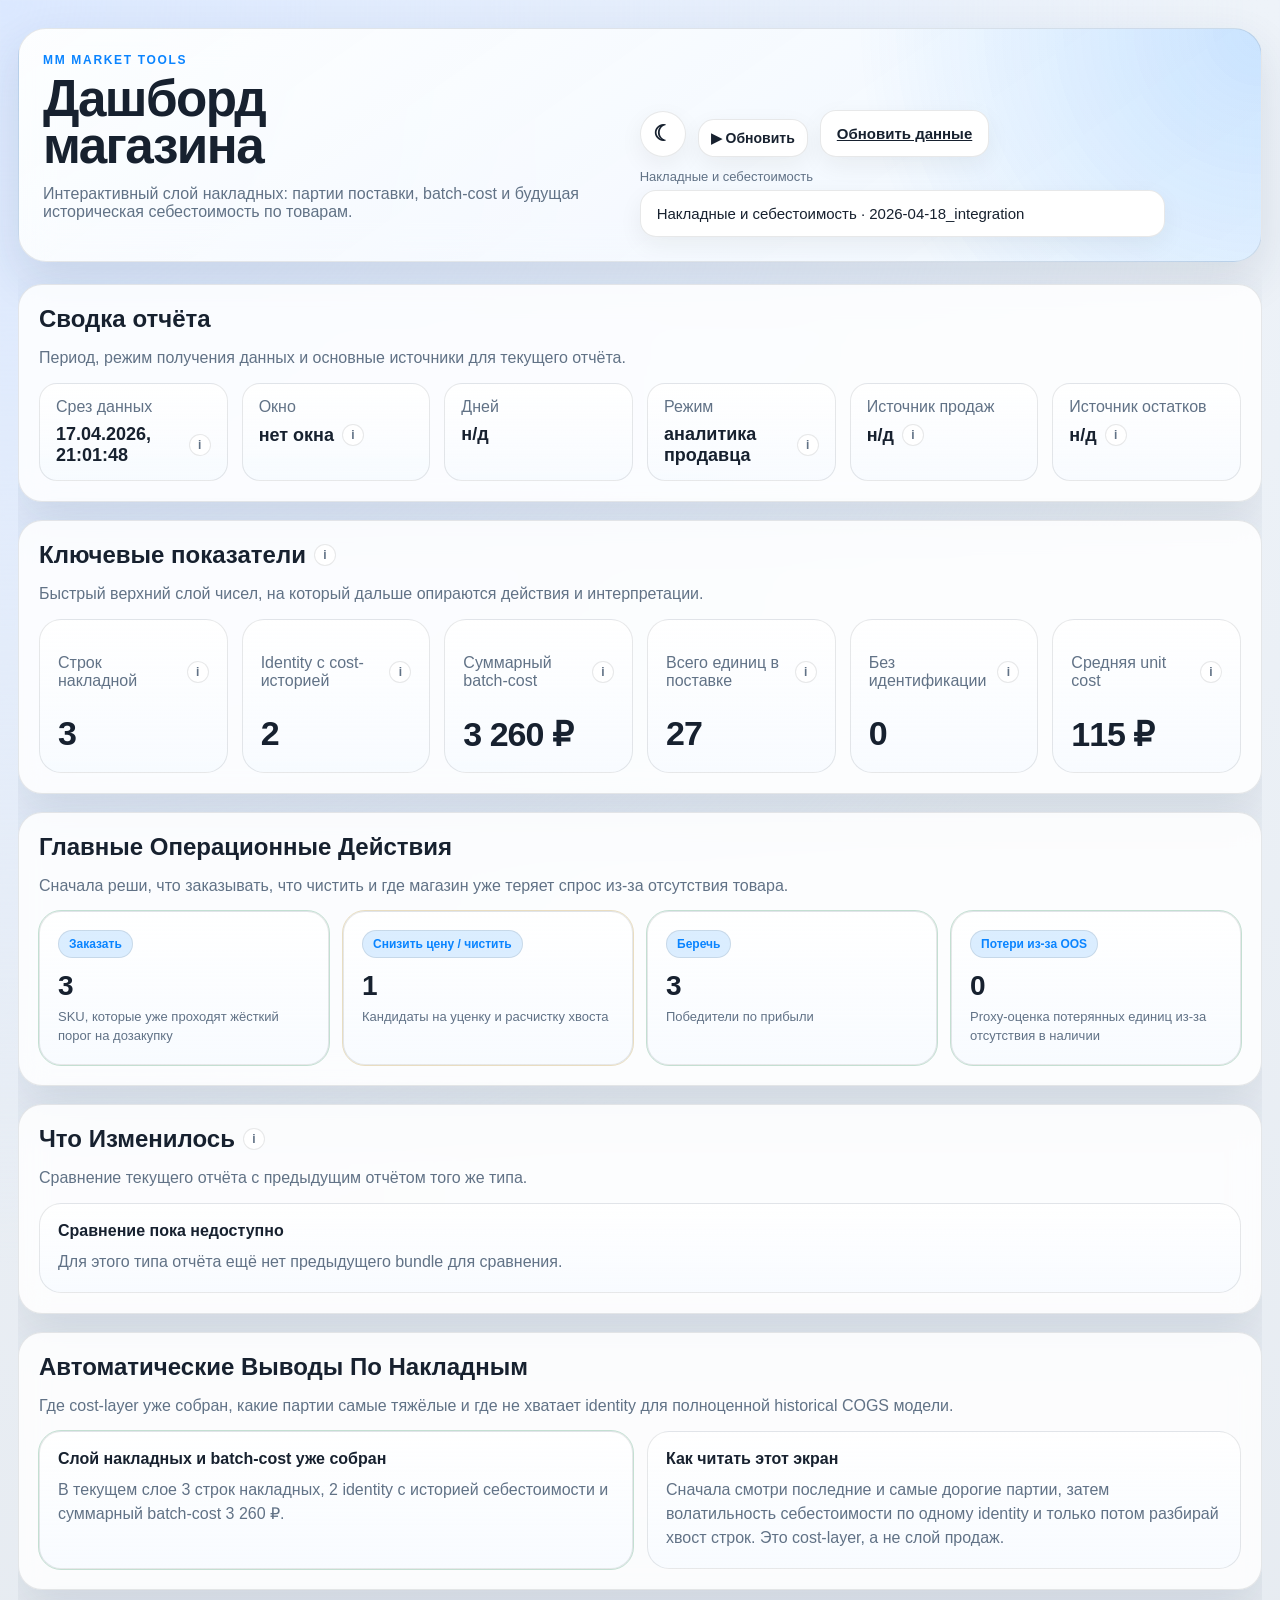
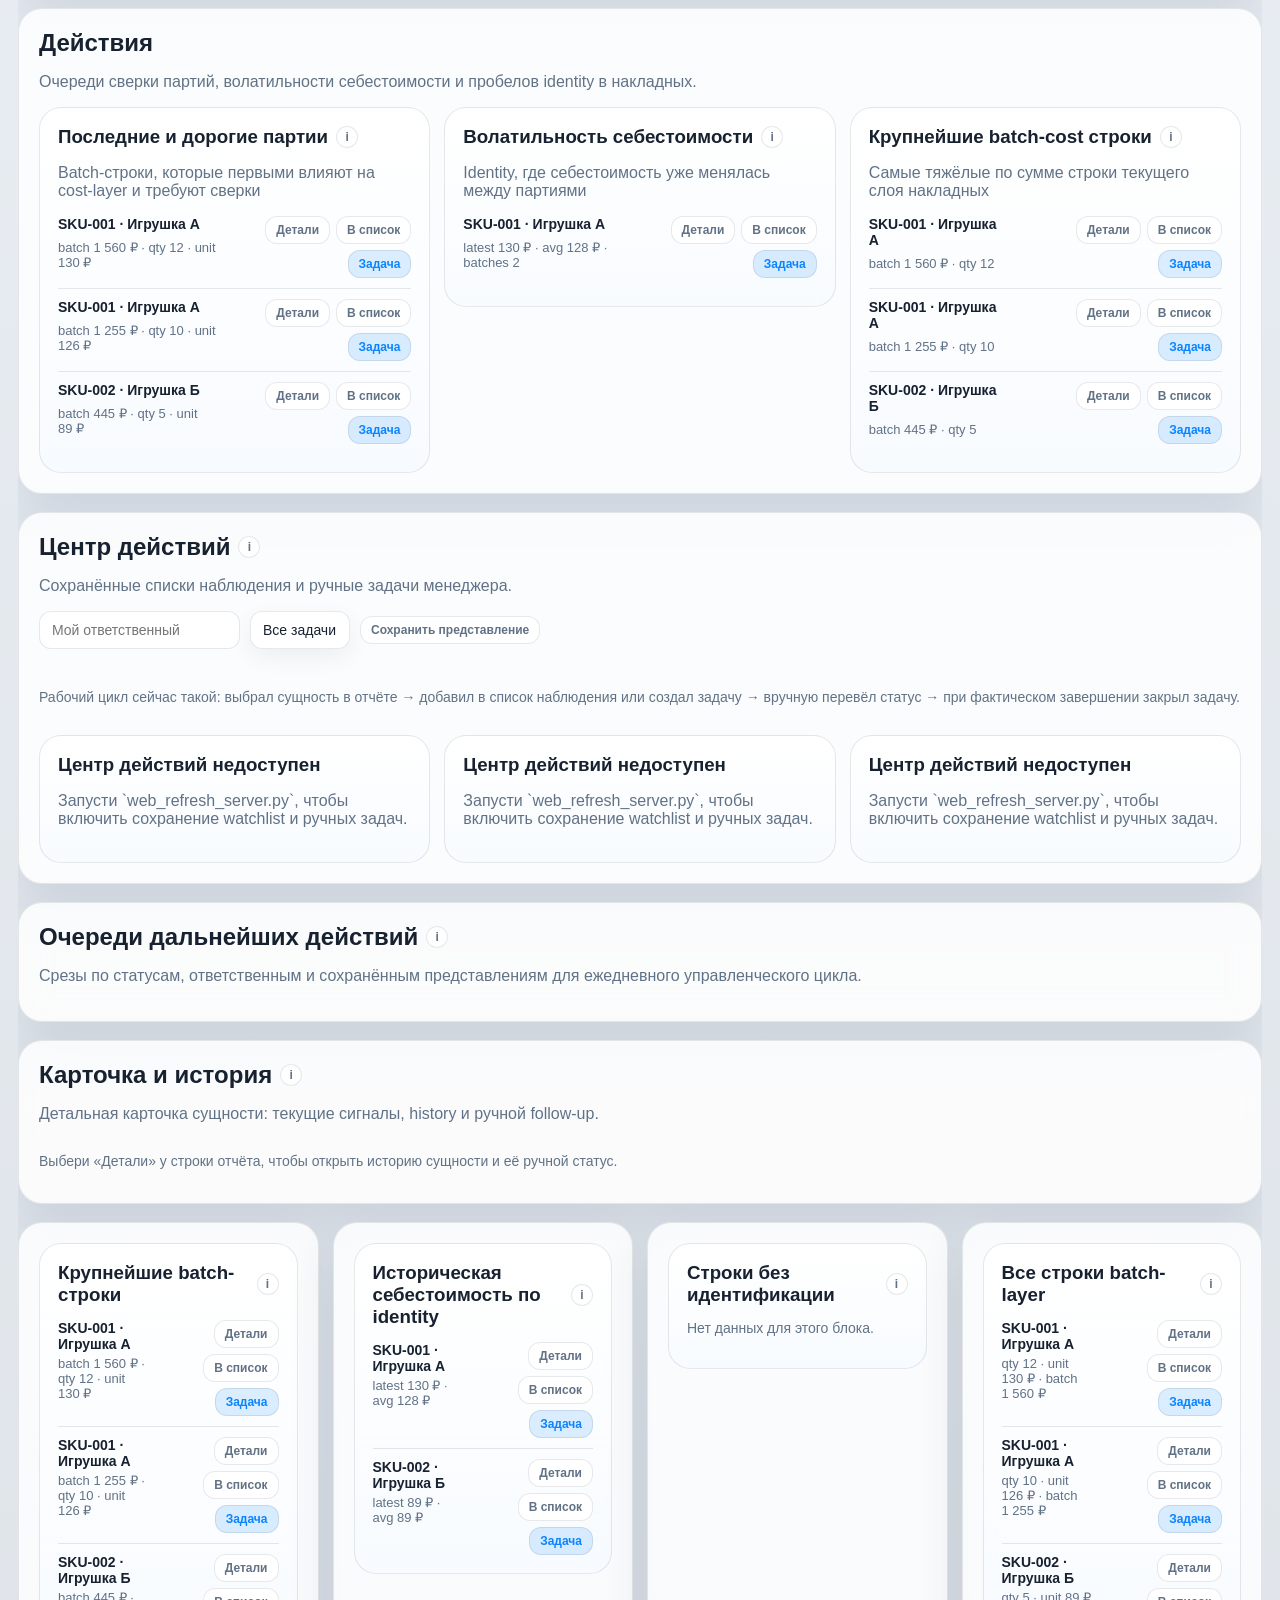
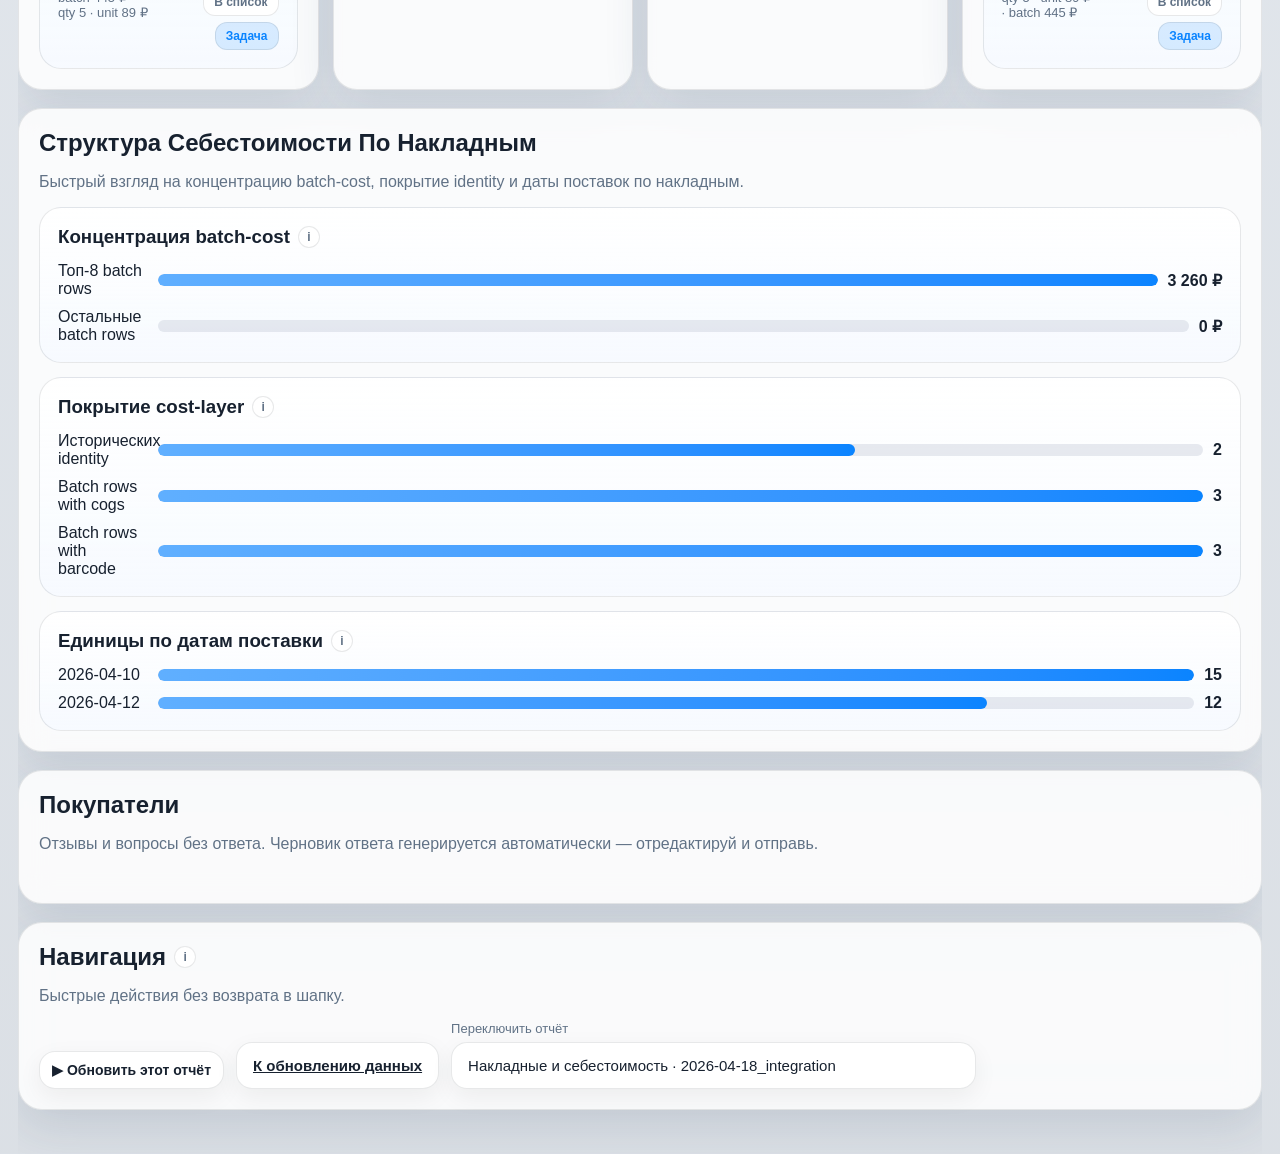
==== ui/index.html @ c4ddffb9 "init: full project — mm-market-tools analytics platform Includes: - Core analytics pipeline (pricing" ====
<!doctype html>
<html lang="ru">
<head>
  <meta charset="utf-8">
  <meta name="viewport" content="width=device-width, initial-scale=1">
  <title>MM Market Tools Dashboard</title>
  <link rel="stylesheet" href="/ui/styles.css">
  <style>
    /* --- Entity-first navigation --- */
    .entity-title-row { display: flex; align-items: baseline; flex-wrap: wrap; gap: 8px; margin-bottom: 4px; }
    .entity-title-row h3 { margin: 0; flex: 1 1 auto; }
    .entity-position-badge { font-size: .75rem; font-variant-numeric: tabular-nums; padding: 2px 7px; border-radius: 10px; background: var(--color-border, #e0e0e0); color: var(--color-text-muted, #888); white-space: nowrap; }
    .entity-cross-badge   { font-size: .75rem; padding: 2px 7px; border-radius: 10px; background: var(--color-accent-soft, rgba(107,138,253,.15)); color: var(--color-accent, #6b8afd); white-space: nowrap; }
    .entity-info-note     { font-size: .8rem; color: var(--color-text-muted, #888); margin: 0 0 8px; }

    /* History sparkline */
    .entity-spark-row   { display: flex; align-items: flex-end; gap: 6px; margin-top: 10px; }
    .entity-spark-label { font-size: .75rem; color: var(--color-text-muted, #888); white-space: nowrap; }
    .entity-spark-value { font-size: .75rem; font-weight: 600; }
    .entity-spark-wrap  { display: flex; align-items: flex-end; gap: 2px; height: 28px; }
    .entity-spark-bar   { width: 6px; border-radius: 2px 2px 0 0; background: var(--color-accent, #6b8afd); opacity: .7; min-height: 3px; transition: opacity .15s; cursor: default; }
    .entity-spark-bar:hover { opacity: 1; }

    /* Keyboard shortcut hint in entity detail */
    .entity-key-hint { font-size: .72rem; color: var(--color-text-muted, #888); margin-top: 6px; }
    kbd { display: inline-block; padding: 1px 4px; border-radius: 3px; border: 1px solid var(--color-border,#ccc); font-size: .7rem; background: var(--color-surface, #f5f5f5); }

    /* --- Buyer reviews --- */
    .buyer-reviews-list { display: flex; flex-direction: column; gap: 16px; }
    .review-card { background: var(--color-surface, #fff); border: 1px solid var(--color-border, #e0e0e0); border-radius: 8px; padding: 16px; }
    .review-card[data-kind="question"] { border-left: 3px solid var(--color-accent, #6b8afd); }
    .review-card[data-kind="review"]   { border-left: 3px solid var(--color-warn, #f0a500); }
    .review-card[data-kind="review"][data-rating="5"],
    .review-card[data-kind="review"][data-rating="4"] { border-left-color: var(--color-good, #4caf50); }
    .review-card[data-kind="review"][data-rating="1"],
    .review-card[data-kind="review"][data-rating="2"] { border-left-color: var(--color-bad, #e53935); }
    .review-header { display: flex; align-items: baseline; gap: 10px; flex-wrap: wrap; margin-bottom: 6px; }
    .review-header h3 { margin: 0; font-size: .95rem; flex: 1 1 auto; }
    .review-stars { font-size: .85rem; letter-spacing: .1em; }
    .review-meta  { font-size: .75rem; color: var(--color-text-muted, #888); }
    .review-text  { margin: 8px 0 12px; line-height: 1.5; }
    .reply-editor { width: 100%; box-sizing: border-box; min-height: 80px; padding: 8px 10px; border: 1px solid var(--color-border, #e0e0e0); border-radius: 6px; font-size: .9rem; font-family: inherit; resize: vertical; background: var(--color-bg, #fafafa); color: var(--color-text, #111); }
    .reply-actions { display: flex; gap: 8px; flex-wrap: wrap; margin-top: 8px; align-items: center; }
    .reply-strategy { font-size: .72rem; color: var(--color-text-muted, #888); }
    .reply-sent-badge { font-size: .8rem; color: var(--color-good, #4caf50); font-weight: 600; }
  </style>
</head>
<body>
  <div class="page">
    <header class="hero">
      <div>
        <p class="eyebrow">MM Market Tools</p>
        <h1>Дашборд магазина</h1>
        <p class="subtitle" id="hero-subtitle">Интерактивный просмотр операционных и исторических отчётов из слоя аналитических данных.</p>
      </div>
      <div class="hero-actions">
        <button class="theme-toggle icon-toggle" id="theme-toggle" type="button" aria-label="Переключить тему">
          <span id="theme-toggle-label">◐</span>
        </button>
        <a class="theme-toggle compact-button" id="refresh-link-report-top" href="/refresh.html" style="display:none" title="Открыть refresh runner для этого отчёта">▶ Обновить</a>
        <a class="theme-toggle" id="refresh-link-top" href="/refresh.html">Обновить данные</a>
        <label class="field">
          <span id="report-select-label">Отчёт</span>
          <select id="report-select"></select>
        </label>
      </div>
    </header>

    <main class="layout">
      <section class="panel meta-panel">
        <div class="panel-header">
          <h2>Сводка отчёта</h2>
          <p>Период, режим получения данных и основные источники для текущего отчёта.</p>
        </div>
        <div class="meta-grid" id="meta-grid"></div>
      </section>

      <section class="panel" id="kpi-panel">
        <div class="panel-header">
          <h2>Ключевые показатели</h2>
          <p>Быстрый верхний слой чисел, на который дальше опираются действия и интерпретации.</p>
        </div>
        <div class="kpi-grid" id="kpi-grid"></div>
      </section>

      <section class="panel" id="priority-panel">
        <div class="panel-header">
          <h2 id="priority-title">Приоритеты Сейчас</h2>
          <p id="priority-subtitle">Главные управленческие действия по текущему отчёту.</p>
        </div>
        <div class="compare-grid" id="priority-grid"></div>
      </section>

      <section class="panel" id="change-panel">
        <div class="panel-header">
          <h2>Что Изменилось</h2>
          <p>Сравнение текущего отчёта с предыдущим отчётом того же типа.</p>
        </div>
        <div class="insights-grid" id="change-grid"></div>
      </section>

      <section class="panel" id="insights-panel">
        <div class="panel-header">
          <h2 id="insights-title">Выводы</h2>
          <p id="insights-subtitle">Автоматические интерпретации по текущему отчёту.</p>
        </div>
        <div class="insights-grid" id="insights-grid"></div>
      </section>

      <section class="panel" id="compare-panel" hidden>
        <div class="panel-header">
          <h2>Сравнение Периодов</h2>
          <p>Год к году, с начала года и сдвиг к базе по long-range данным CubeJS.</p>
        </div>
        <div class="compare-grid" id="compare-grid"></div>
      </section>

      <section class="panel" id="actions-panel">
        <div class="panel-header">
          <h2 id="actions-title">Действия</h2>
          <p id="actions-subtitle">Приоритетные списки для weekly цикла.</p>
        </div>
        <div class="action-grid">
          <div id="action-reorder"></div>
          <div id="action-markdown"></div>
          <div id="action-protect"></div>
        </div>
      </section>

      <section class="panel" id="action-center-panel">
        <div class="panel-header">
          <h2>Центр действий</h2>
          <p>Сохранённые списки наблюдения и ручные задачи менеджера.</p>
        </div>
        <div class="action-center-toolbar" id="action-center-toolbar"></div>
        <div class="action-grid">
          <div id="watchlist-panel"></div>
          <div id="manual-actions-panel"></div>
          <div id="action-center-status-panel"></div>
        </div>
      </section>

      <section class="panel" id="manager-queues-panel">
        <div class="panel-header">
          <h2>Очереди дальнейших действий</h2>
          <p>Срезы по статусам, ответственным и сохранённым представлениям для ежедневного управленческого цикла.</p>
        </div>
        <div class="action-grid">
          <div id="queue-status-panel"></div>
          <div id="queue-owner-panel"></div>
          <div id="queue-view-panel"></div>
        </div>
      </section>

      <section class="panel" id="entity-detail-panel">
        <div class="panel-header">
          <h2>Карточка и история</h2>
          <p>Детальная карточка сущности: текущие сигналы, history и ручной follow-up.</p>
        </div>
        <div id="entity-detail-root" class="entity-detail-root"></div>
      </section>

      <section class="table-grid" id="tables-panel">
        <div class="panel" id="table-winners"></div>
        <div class="panel" id="table-profit"></div>
        <div class="panel" id="table-risk"></div>
        <div class="panel" id="table-stale"></div>
      </section>

      <section class="table-grid" id="family-panel">
        <div class="panel" id="family-winners"></div>
        <div class="panel" id="family-reorder"></div>
        <div class="panel" id="family-variants"></div>
      </section>

      <section class="panel" id="charts-panel">
        <div class="panel-header">
          <h2 id="charts-title">Распределения</h2>
          <p id="charts-subtitle">Быстрый взгляд на структуру текущего окна.</p>
        </div>
        <div class="chart-grid" id="chart-grid"></div>
      </section>

      <section class="panel" id="trend-panel" hidden>
        <div class="panel-header">
          <h2>История По Месяцам</h2>
          <p>Временной ряд для долгого анализа и сравнения периодов.</p>
        </div>
        <div id="trend-grid" class="trend-grid"></div>
      </section>

      <section class="panel" id="buyer-reviews-panel">
        <div class="panel-header">
          <h2 id="buyer-reviews-title">Покупатели</h2>
          <p>Отзывы и вопросы без ответа. Черновик ответа генерируется автоматически — отредактируй и отправь.</p>
        </div>
        <div class="action-center-toolbar" id="buyer-reviews-toolbar"></div>
        <div id="buyer-reviews-list" class="buyer-reviews-list"></div>
      </section>

      <section class="panel utility-panel">
        <div class="panel-header">
          <h2>Навигация</h2>
          <p>Быстрые действия без возврата в шапку.</p>
        </div>
        <div class="hero-actions utility-actions">
          <a class="theme-toggle compact-button" id="refresh-link-report" href="/refresh.html" style="display:none">▶ Обновить этот отчёт</a>
          <a class="theme-toggle" id="refresh-link-bottom" href="/refresh.html">К обновлению данных</a>
          <label class="field utility-field">
            <span>Переключить отчёт</span>
            <select id="report-select-bottom"></select>
          </label>
        </div>
      </section>
    </main>
  </div>
  <button class="theme-toggle floating-top-button" id="scroll-top-button" type="button" aria-label="Наверх">↑</button>
  <script type="module" src="/ui/app.js"></script>
</body>
</html>
---- ui/styles.css ----
:root {
  color-scheme: light;
  --bg: #eef3f9;
  --bg-accent: #dbe8ff;
  --surface: rgba(255, 255, 255, 0.84);
  --surface-strong: #ffffff;
  --surface-muted: rgba(245, 249, 255, 0.92);
  --ink: #17212f;
  --muted: #617286;
  --line: rgba(23, 33, 47, 0.1);
  --accent: #0a84ff;
  --accent-soft: rgba(10, 132, 255, 0.14);
  --good: #14804a;
  --warn: #ad7a00;
  --bad: #c43d3d;
  --shadow: 0 18px 46px rgba(31, 55, 88, 0.12);
  --hero-bg:
    radial-gradient(circle at top right, rgba(10, 132, 255, 0.18), transparent 32%),
    linear-gradient(145deg, rgba(255, 255, 255, 0.92), rgba(240, 247, 255, 0.88));
  --card-bg: linear-gradient(180deg, rgba(255, 255, 255, 0.92), rgba(246, 250, 255, 0.78));
  --font-ui: "Segoe UI", "Noto Sans", sans-serif;
}

body[data-theme="dark"] {
  color-scheme: dark;
  --bg: #0b1220;
  --bg-accent: #13233d;
  --surface: rgba(18, 28, 45, 0.82);
  --surface-strong: rgba(19, 31, 51, 0.98);
  --surface-muted: rgba(22, 35, 57, 0.96);
  --ink: #edf3ff;
  --muted: #9db1cc;
  --line: rgba(216, 230, 255, 0.09);
  --accent: #4aa3ff;
  --accent-soft: rgba(74, 163, 255, 0.18);
  --good: #4ecb83;
  --warn: #ffbf47;
  --bad: #ff6d6d;
  --shadow: 0 18px 46px rgba(0, 0, 0, 0.35);
  --hero-bg:
    radial-gradient(circle at top right, rgba(74, 163, 255, 0.2), transparent 34%),
    linear-gradient(145deg, rgba(18, 28, 45, 0.95), rgba(14, 20, 33, 0.95));
  --card-bg: linear-gradient(180deg, rgba(23, 36, 58, 0.95), rgba(18, 28, 45, 0.9));
}

* {
  box-sizing: border-box;
}

html {
  background: var(--bg);
  overflow-x: hidden;
}

body {
  margin: 0;
  font-family: var(--font-ui);
  color: var(--ink);
  background:
    radial-gradient(circle at top left, var(--bg-accent), transparent 28%),
    linear-gradient(180deg, var(--bg) 0%, color-mix(in srgb, var(--bg) 92%, black 8%) 100%);
  transition: background 180ms ease, color 180ms ease;
  overflow-x: hidden;
}

.page {
  max-width: 1440px;
  margin: 0 auto;
  padding: 28px 18px 44px;
}

.hero {
  display: flex;
  justify-content: space-between;
  gap: 24px;
  align-items: end;
  padding: 24px;
  border: 1px solid var(--line);
  border-radius: 28px;
  background: var(--hero-bg);
  box-shadow: var(--shadow);
  backdrop-filter: blur(16px);
}

.eyebrow {
  margin: 0 0 8px;
  color: var(--accent);
  text-transform: uppercase;
  letter-spacing: 0.14em;
  font-size: 12px;
  font-weight: 700;
}

h1, h2, h3 {
  margin: 0;
  font-weight: 700;
}

.panel-header h2,
.job-card-header h3 {
  display: inline-flex;
  align-items: center;
  gap: 8px;
  min-width: 0;
}

h1 {
  font-size: clamp(34px, 4vw, 54px);
  line-height: 0.92;
  max-width: 10ch;
  letter-spacing: -0.03em;
}

.subtitle, .panel-header p, .meta-item span, .kpi-card p, .list-card p, .empty-state {
  color: var(--muted);
}

.label-row,
.heading-with-info {
  display: flex;
  align-items: center;
  gap: 8px;
}

.value-row {
  display: flex;
  align-items: center;
  gap: 8px;
  margin-top: 8px;
}

.label-row {
  justify-content: space-between;
}

.heading-with-info {
  justify-content: flex-start;
}

.info-wrap {
  position: relative;
  display: inline-flex;
  align-items: center;
  flex: 0 0 auto;
}

.info-icon {
  width: 22px;
  height: 22px;
  min-width: 22px;
  border-radius: 999px;
  border: 1px solid var(--line);
  background: var(--surface-strong);
  color: var(--muted);
  font: inherit;
  font-size: 12px;
  font-weight: 700;
  cursor: pointer;
}

.info-overlay {
  position: absolute;
  z-index: 10000;
  width: min(360px, calc(100vw - 24px));
}

.info-overlay-body {
  padding: 10px 12px;
  border-radius: 14px;
  border: 1px solid var(--line);
  background: var(--surface-strong);
  color: var(--ink);
  box-shadow: var(--shadow);
  max-height: min(40vh, 320px);
  overflow: auto;
}

.info-overlay-text {
  font-size: 12px;
  line-height: 1.45;
  white-space: pre-wrap;
}

.empty-state {
  font-size: 14px;
}

.hero-actions {
  display: flex;
  gap: 12px;
  align-items: end;
  flex-wrap: wrap;
}

.floating-top-button {
  position: fixed;
  right: 22px;
  bottom: 22px;
  width: 48px;
  height: 48px;
  min-width: 0;
  padding: 0;
  border-radius: 999px;
  display: inline-flex;
  align-items: center;
  justify-content: center;
  z-index: 3500;
  opacity: 0;
  pointer-events: none;
  transform: translateY(12px);
  transition: opacity 140ms ease, transform 140ms ease;
}

.floating-top-button.visible {
  opacity: 1;
  pointer-events: auto;
  transform: translateY(0);
}

.utility-panel {
  position: relative;
}

.utility-actions {
  align-items: end;
}

.utility-field {
  min-width: 320px;
}

.field {
  display: grid;
  gap: 6px;
  min-width: 300px;
}

.field span {
  font-size: 13px;
  color: var(--muted);
}

select,
.theme-toggle {
  appearance: none;
  border: 1px solid var(--line);
  border-radius: 16px;
  padding: 14px 16px;
  font-size: 15px;
  background: var(--surface-strong);
  color: var(--ink);
  box-shadow: 0 8px 24px rgba(0, 0, 0, 0.06);
}

.theme-toggle {
  cursor: pointer;
  min-width: 140px;
  font-weight: 600;
}

.icon-toggle {
  min-width: 46px;
  width: 46px;
  height: 46px;
  padding: 0;
  display: inline-flex;
  align-items: center;
  justify-content: center;
  font-size: 22px;
  overflow: hidden;
  flex: 0 0 46px;
  border-radius: 999px;
}

.icon-toggle span {
  line-height: 1;
  display: inline-flex;
  align-items: center;
  justify-content: center;
  width: 100%;
}

.compact-button {
  min-width: 0;
  padding: 10px 12px;
  font-size: 14px;
  text-decoration: none;
}

.layout {
  display: grid;
  gap: 18px;
  margin-top: 22px;
  overflow-x: clip;
}

.panel {
  position: relative;
  background: var(--surface);
  border: 1px solid var(--line);
  border-radius: 24px;
  padding: 20px;
  box-shadow: var(--shadow);
  backdrop-filter: blur(14px);
  overflow: visible;
}

.runner-control-panel {
  position: sticky;
  top: 12px;
  z-index: 40;
}

.meta-grid, .kpi-grid, .action-grid, .table-grid, .chart-grid, .compare-grid, .trend-grid, .insights-grid, .jobs-grid, .job-form-grid {
  display: grid;
  gap: 14px;
}

.entity-detail-root {
  display: grid;
  gap: 14px;
}

.entity-detail-grid {
  display: grid;
  gap: 14px;
  grid-template-columns: repeat(auto-fit, minmax(280px, 1fr));
}

.entity-history-list {
  display: grid;
  gap: 12px;
}

.detail-nav-card {
  position: sticky;
  bottom: 12px;
  z-index: 12;
  box-shadow: 0 18px 36px rgba(12, 22, 38, 0.12);
}

.history-row {
  display: grid;
  gap: 6px;
  padding: 14px;
  border: 1px solid var(--line);
  border-radius: 18px;
  background: var(--surface-muted);
}

.history-row strong {
  font-size: 14px;
}

.jobs-grid {
  grid-template-columns: repeat(auto-fit, minmax(280px, 1fr));
}

.meta-grid {
  grid-template-columns: repeat(auto-fit, minmax(180px, 1fr));
}

.meta-item,
.kpi-card,
.list-card,
.table-card,
.chart-card,
.compare-card,
.sparkline-card,
.job-card {
  background: var(--card-bg);
  border: 1px solid var(--line);
  box-shadow: inset 0 1px 0 rgba(255, 255, 255, 0.04);
}

.meta-item {
  padding: 14px 16px;
  border-radius: 18px;
}

.job-card {
  padding: 16px;
  border-radius: 20px;
}

.job-group {
  display: grid;
  gap: 14px;
}

.job-group + .job-group {
  margin-top: 8px;
}

.job-group-header {
  display: flex;
  align-items: center;
  justify-content: space-between;
  gap: 12px;
}

.job-group-title {
  display: inline-flex;
  align-items: center;
  gap: 8px;
}

.job-primary-actions {
  display: flex;
  flex-wrap: wrap;
  gap: 10px;
}

.job-card-header,
.job-form-grid,
.job-actions,
.job-badges,
.action-center-toolbar,
.inline-form {
  display: flex;
  gap: 10px;
}

.action-with-info {
  display: inline-flex;
  align-items: center;
  gap: 8px;
}

.action-center-toolbar,
.inline-form {
  flex-wrap: wrap;
  align-items: center;
  margin-bottom: 14px;
}

#manager-queues-panel .compact-list li {
  align-items: center;
}

.inline-input,
.inline-select {
  appearance: none;
  border: 1px solid var(--line);
  border-radius: 12px;
  padding: 10px 12px;
  font: inherit;
  font-size: 14px;
  background: var(--surface-strong);
  color: var(--ink);
}

.saved-view-list {
  display: flex;
  flex-wrap: wrap;
  gap: 8px;
  margin-top: 12px;
}

.job-card-header {
  justify-content: space-between;
  align-items: center;
  margin-bottom: 10px;
}

.job-form-grid {
  display: grid;
  grid-template-columns: repeat(auto-fit, minmax(180px, 1fr));
  margin: 14px 0;
}

.job-card-text {
  color: var(--muted);
  font-size: 14px;
  line-height: 1.45;
}

.artifact-list,
.list-item-main {
  display: flex;
  flex-direction: column;
  gap: 4px;
}

.entity-actions {
  display: flex;
  gap: 6px;
  flex-wrap: wrap;
  justify-content: flex-end;
}

.mini-action-button {
  appearance: none;
  border: 1px solid var(--line);
  border-radius: 12px;
  padding: 6px 10px;
  background: var(--surface-strong);
  color: var(--ink);
  font: inherit;
  font-size: 12px;
  font-weight: 600;
  cursor: pointer;
}

.mini-action-button.primary {
  background: var(--accent-soft);
  color: var(--accent);
}

.mini-action-button.secondary {
  color: var(--muted);
}

.badge {
  display: inline-flex;
  align-items: center;
  padding: 6px 10px;
  border-radius: 999px;
  font-size: 12px;
  font-weight: 700;
  border: 1px solid var(--line);
  background: var(--surface-strong);
}

.badge-online,
.badge-running {
  color: var(--accent);
  background: var(--accent-soft);
}

.badge-offline,
.badge-succeeded {
  color: var(--good);
  background: color-mix(in srgb, var(--good) 16%, transparent);
}

.badge-failed {
  color: var(--bad);
  background: color-mix(in srgb, var(--bad) 16%, transparent);
}

.log-panel {
  min-height: 240px;
  max-height: 540px;
  overflow: auto;
  margin: 0;
  padding: 16px;
  border-radius: 18px;
  border: 1px solid var(--line);
  background: color-mix(in srgb, var(--surface-strong) 78%, black 22%);
  color: #dce7fb;
  font: 12px/1.5 "Consolas", "SFMono-Regular", monospace;
  white-space: pre-wrap;
}

.meta-item span, .meta-item strong {
  display: block;
}

.meta-item,
.kpi-card,
.list-card,
.table-card,
.chart-card,
.compare-card,
.sparkline-card,
.job-card,
.history-row,
.priority-card,
.insight-card {
  min-width: 0;
}

.meta-item strong {
  font-size: 18px;
  overflow-wrap: anywhere;
  word-break: break-word;
}

.abc-example-zone {
  display: grid;
  gap: 10px;
  padding-top: 12px;
  border-top: 1px solid var(--line);
  margin-top: 12px;
}

.kpi-grid {
  grid-template-columns: repeat(auto-fit, minmax(180px, 1fr));
}

.compare-grid {
  grid-template-columns: repeat(auto-fit, minmax(230px, 1fr));
}

.insights-grid {
  grid-template-columns: repeat(auto-fit, minmax(260px, 1fr));
}

.kpi-card {
  padding: 18px;
  border-radius: 22px;
}

.kpi-card strong {
  display: block;
  margin-top: 8px;
  font-size: 34px;
  letter-spacing: -0.03em;
}

.action-grid, .table-grid {
  grid-template-columns: repeat(auto-fit, minmax(280px, 1fr));
}

.list-card, .table-card, .chart-card, .compare-card, .sparkline-card {
  border-radius: 22px;
  padding: 18px;
}

.insight-card,
.list-card, .table-card, .chart-card, .compare-card, .sparkline-card {
  border-radius: 22px;
  padding: 18px;
}

.list-card ul, .mini-table, .bars {
  margin: 14px 0 0;
}

.compact-list {
  list-style: none;
  padding: 0;
}

.compact-list li {
  display: flex;
  justify-content: space-between;
  align-items: flex-start;
  gap: 12px;
  padding: 10px 0;
  border-top: 1px solid var(--line);
}

.compact-list li:first-child {
  border-top: 0;
  padding-top: 0;
}

.compact-list strong {
  display: block;
  font-size: 14px;
  margin-bottom: 4px;
  overflow-wrap: anywhere;
  word-break: break-word;
}

.compact-list span,
.mini-row span,
.spark-bar span {
  display: block;
  color: var(--muted);
  font-size: 13px;
  overflow-wrap: anywhere;
  word-break: break-word;
}

.mini-row strong,
.history-row strong,
.panel h3,
.panel p,
.meta-item span,
.value-row,
.label-row {
  min-width: 0;
  overflow-wrap: anywhere;
  word-break: break-word;
}

.panel-pulse {
  animation: panel-pulse 1.2s ease;
}

@keyframes panel-pulse {
  0% {
    box-shadow: var(--shadow);
    border-color: var(--line);
  }
  35% {
    box-shadow: 0 0 0 4px var(--accent-soft), var(--shadow);
    border-color: var(--accent);
  }
  100% {
    box-shadow: var(--shadow);
    border-color: var(--line);
  }
}

.mini-table {
  display: grid;
  gap: 10px;
}

.mini-row {
  display: flex;
  justify-content: space-between;
  align-items: flex-start;
  gap: 12px;
  padding-top: 10px;
  border-top: 1px solid var(--line);
}

.mini-row:first-child {
  border-top: 0;
  padding-top: 0;
}

.mini-row strong {
  font-size: 14px;
}

.artifact-list {
  margin-top: 8px;
}

.artifact-list a {
  color: var(--accent);
  text-decoration: none;
  word-break: break-word;
}

.artifact-list a:hover {
  text-decoration: underline;
}

.bars {
  display: grid;
  gap: 10px;
}

.bar-row {
  display: grid;
  grid-template-columns: 90px 1fr auto;
  gap: 10px;
  align-items: center;
}

.bar-track {
  height: 12px;
  border-radius: 999px;
  background: rgba(127, 140, 166, 0.18);
  overflow: hidden;
}

.bar-fill {
  height: 100%;
  border-radius: 999px;
  background: linear-gradient(90deg, color-mix(in srgb, var(--accent) 65%, white 35%), var(--accent));
}

.badge {
  display: inline-flex;
  align-items: center;
  padding: 6px 10px;
  border-radius: 999px;
  font-size: 12px;
  background: var(--accent-soft);
  color: var(--accent);
  font-weight: 700;
}

.insight-card {
  background: var(--card-bg);
  border: 1px solid var(--line);
  box-shadow: inset 0 1px 0 rgba(255, 255, 255, 0.04);
}

.insight-card h3 {
  font-size: 16px;
}

.insight-card p {
  margin: 10px 0 0;
  color: var(--muted);
  line-height: 1.5;
}

.insight-card[data-tone="good"] {
  outline: 1px solid color-mix(in srgb, var(--good) 24%, transparent);
}

.insight-card[data-tone="warn"] {
  outline: 1px solid color-mix(in srgb, var(--warn) 24%, transparent);
}

.insight-card[data-tone="bad"] {
  outline: 1px solid color-mix(in srgb, var(--bad) 24%, transparent);
}

.artifact-summary-card {
  align-self: stretch;
}

.priority-card[data-tone="good"] {
  outline: 1px solid color-mix(in srgb, var(--good) 24%, transparent);
}

.priority-card[data-tone="warn"] {
  outline: 1px solid color-mix(in srgb, var(--warn) 24%, transparent);
}

.priority-card[data-tone="bad"] {
  outline: 1px solid color-mix(in srgb, var(--bad) 24%, transparent);
}

.priority-card strong {
  display: block;
  margin-top: 12px;
  font-size: 30px;
  letter-spacing: -0.03em;
}

.priority-card p {
  margin: 8px 0 0;
  color: var(--muted);
  line-height: 1.45;
}

.compare-card strong {
  display: block;
  margin-top: 12px;
  font-size: 28px;
  letter-spacing: -0.03em;
}

.abc-explainer {
  margin: 10px 0 0;
  color: var(--muted);
  line-height: 1.5;
}

.abc-grid {
  display: grid;
  grid-template-columns: repeat(auto-fit, minmax(140px, 1fr));
  gap: 10px;
  margin-top: 14px;
}

.abc-cell {
  padding: 14px;
  border-radius: 16px;
  border: 1px solid var(--line);
  background: color-mix(in srgb, var(--surface-strong) 84%, transparent);
}

.abc-cell strong {
  display: block;
  font-size: 20px;
  margin-bottom: 6px;
}

.abc-cell span {
  display: block;
  color: var(--muted);
  font-size: 13px;
  line-height: 1.45;
}

.abc-a {
  outline: 1px solid color-mix(in srgb, var(--good) 22%, transparent);
}

.abc-b {
  outline: 1px solid color-mix(in srgb, var(--warn) 22%, transparent);
}

.abc-c {
  outline: 1px solid color-mix(in srgb, var(--bad) 18%, transparent);
}

.abc-notes {
  display: grid;
  gap: 8px;
  margin-top: 14px;
}

.abc-notes p {
  margin: 0;
  color: var(--muted);
  font-size: 13px;
  line-height: 1.45;
}

.compare-card p {
  margin: 6px 0 0;
  color: var(--muted);
  font-size: 13px;
}

.delta {
  display: inline-flex;
  align-items: center;
  margin-top: 12px;
  padding: 7px 10px;
  border-radius: 999px;
  font-size: 13px;
  font-weight: 700;
}

.delta.good {
  color: var(--good);
  background: color-mix(in srgb, var(--good) 14%, transparent);
}

.delta.warn {
  color: var(--warn);
  background: color-mix(in srgb, var(--warn) 14%, transparent);
}

.delta.bad {
  color: var(--bad);
  background: color-mix(in srgb, var(--bad) 14%, transparent);
}

.delta.neutral {
  background: rgba(127, 140, 166, 0.14);
  color: var(--muted);
}

.trend-grid {
  grid-template-columns: 1fr;
}

.sparkline {
  display: grid;
  grid-auto-flow: column;
  gap: 10px;
  align-items: end;
  min-height: 220px;
  margin-top: 18px;
  overflow-x: auto;
  padding-bottom: 8px;
}

.spark-bar {
  min-width: 58px;
  display: grid;
  gap: 8px;
  justify-items: center;
}

.spark-column {
  width: 100%;
  min-height: 10px;
  border-radius: 16px 16px 6px 6px;
  background: linear-gradient(180deg, color-mix(in srgb, var(--accent) 55%, white 45%), var(--accent));
}

@media (max-width: 780px) {
  .hero {
    align-items: start;
    flex-direction: column;
  }

  .hero-actions,
  .field {
    width: 100%;
  }

  .utility-field {
    min-width: 100%;
  }

  .theme-toggle {
    width: 100%;
  }

  .icon-toggle {
    width: 48px;
  }
}
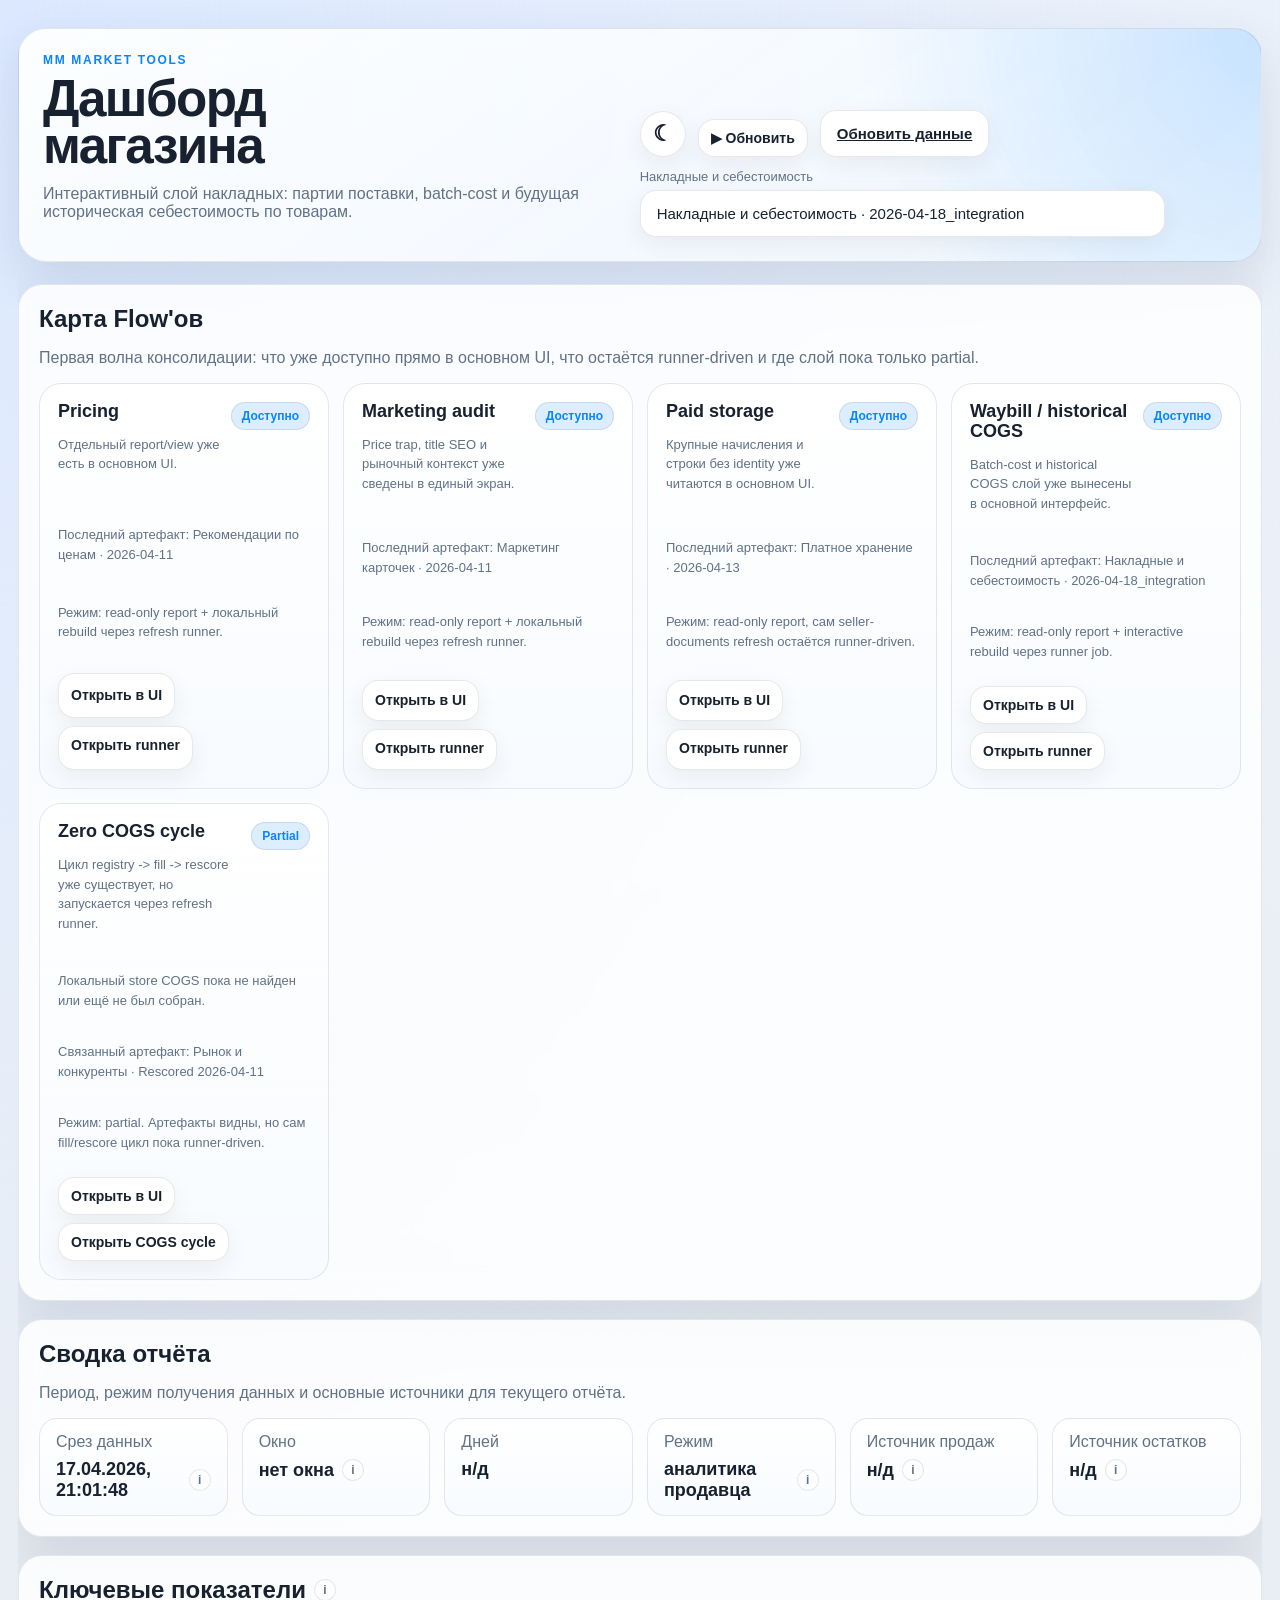
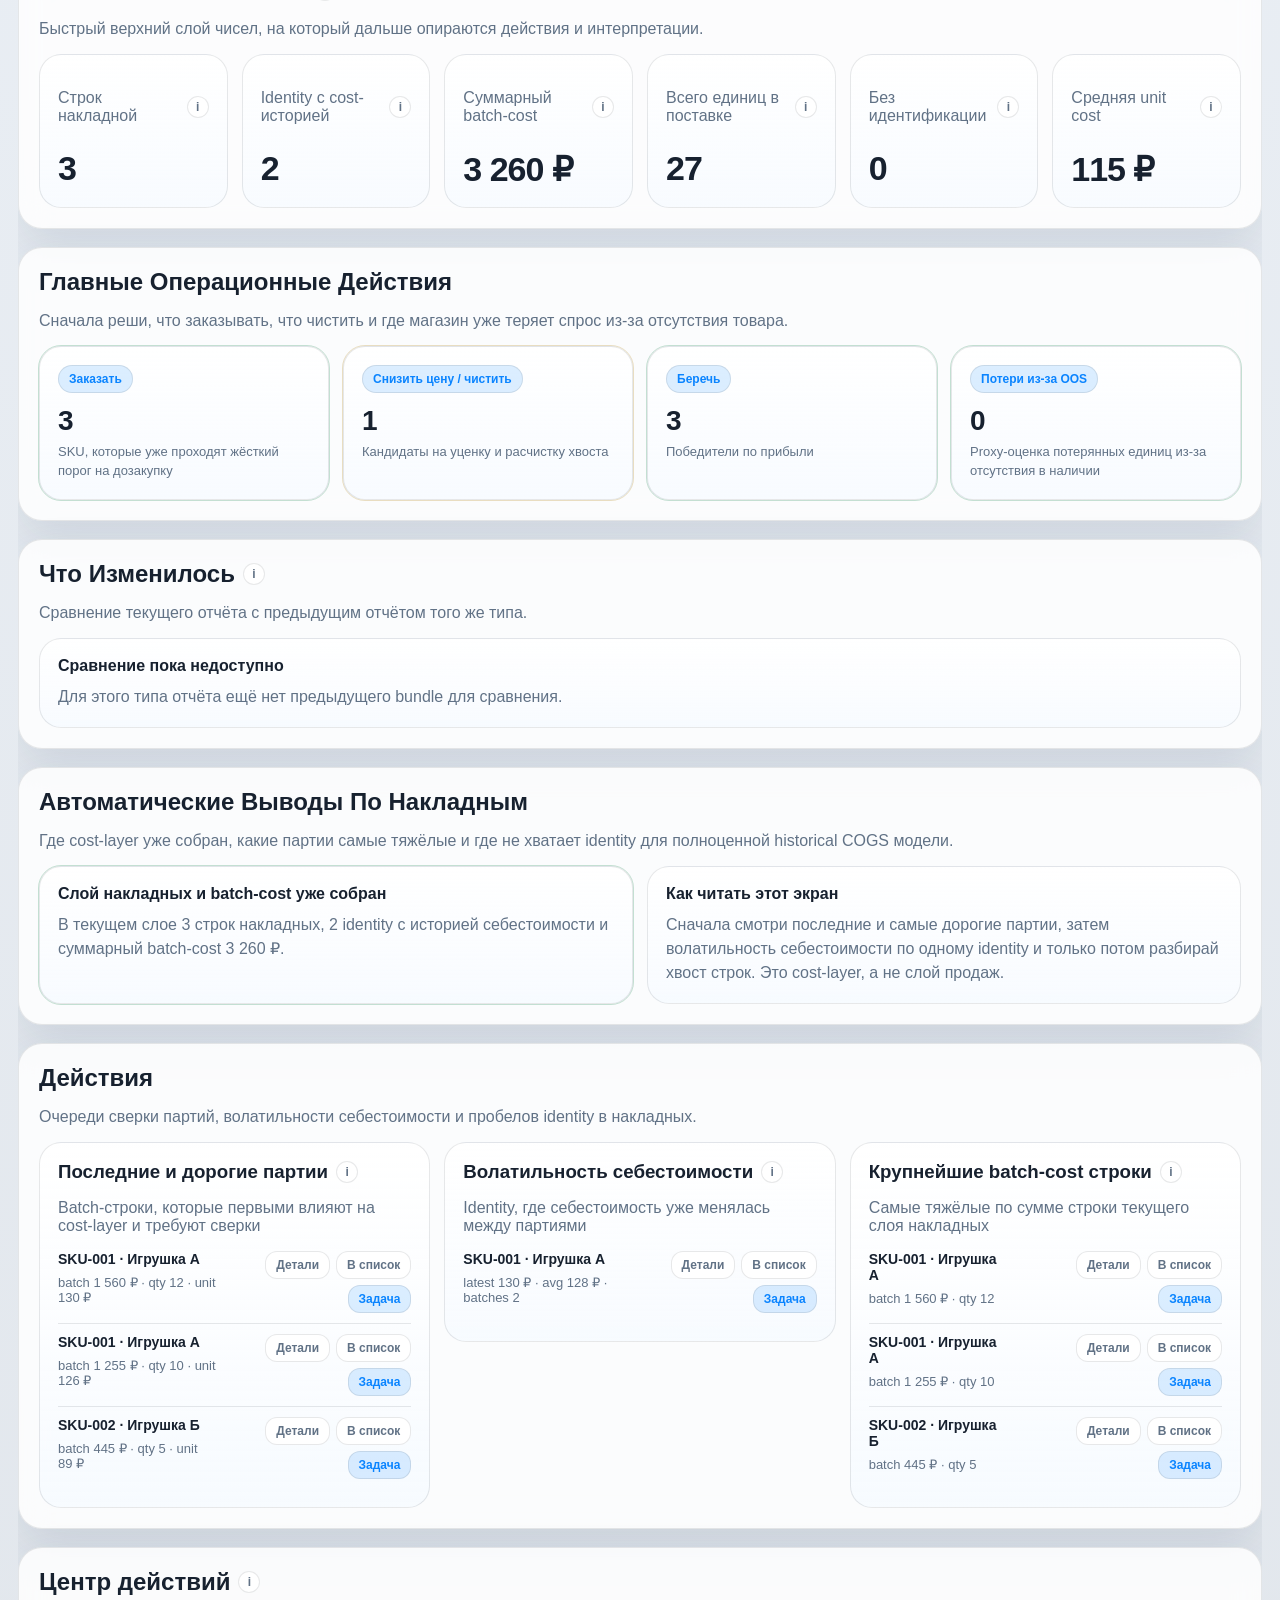
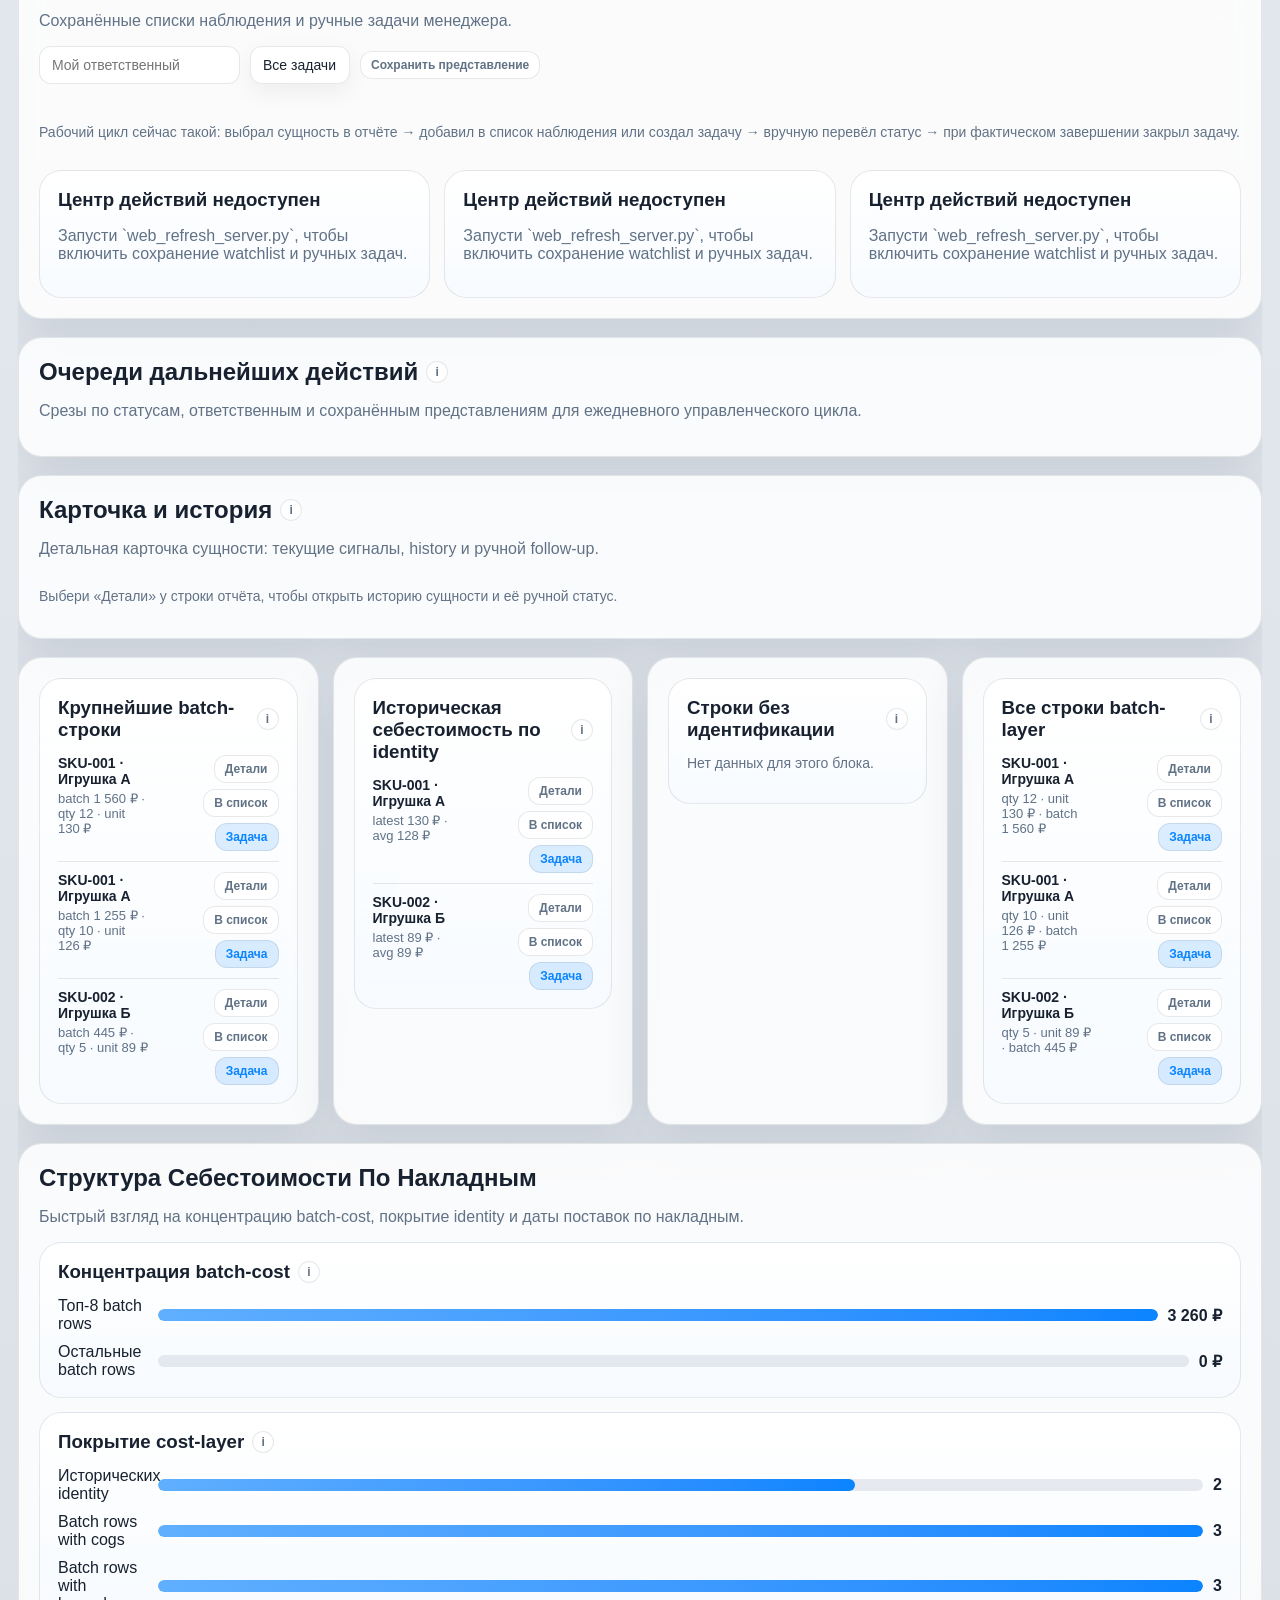
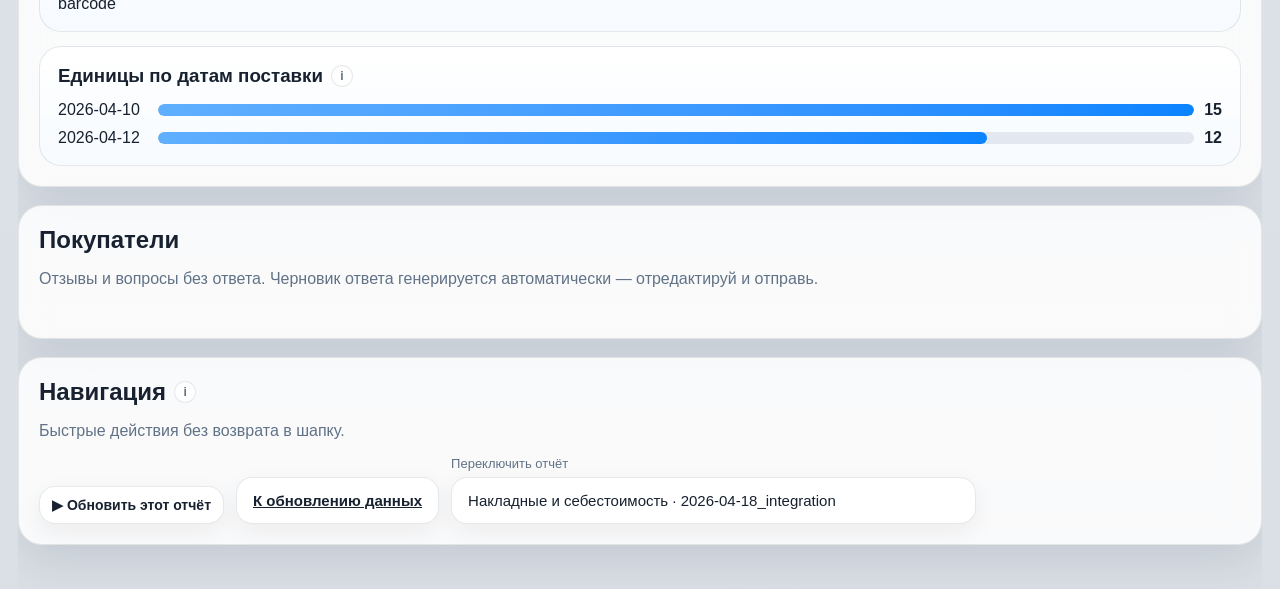
==== commit 25a8d3b5: "feat(ui): surface consolidated flow map" ====
--- a/ui/index.html
+++ b/ui/index.html
@@ -1,220 +1,228 @@
-<!doctype html>
-<html lang="ru">
-<head>
-  <meta charset="utf-8">
-  <meta name="viewport" content="width=device-width, initial-scale=1">
-  <title>MM Market Tools Dashboard</title>
-  <link rel="stylesheet" href="/ui/styles.css">
-  <style>
-    /* --- Entity-first navigation --- */
-    .entity-title-row { display: flex; align-items: baseline; flex-wrap: wrap; gap: 8px; margin-bottom: 4px; }
-    .entity-title-row h3 { margin: 0; flex: 1 1 auto; }
-    .entity-position-badge { font-size: .75rem; font-variant-numeric: tabular-nums; padding: 2px 7px; border-radius: 10px; background: var(--color-border, #e0e0e0); color: var(--color-text-muted, #888); white-space: nowrap; }
-    .entity-cross-badge   { font-size: .75rem; padding: 2px 7px; border-radius: 10px; background: var(--color-accent-soft, rgba(107,138,253,.15)); color: var(--color-accent, #6b8afd); white-space: nowrap; }
-    .entity-info-note     { font-size: .8rem; color: var(--color-text-muted, #888); margin: 0 0 8px; }
-
-    /* History sparkline */
-    .entity-spark-row   { display: flex; align-items: flex-end; gap: 6px; margin-top: 10px; }
-    .entity-spark-label { font-size: .75rem; color: var(--color-text-muted, #888); white-space: nowrap; }
-    .entity-spark-value { font-size: .75rem; font-weight: 600; }
-    .entity-spark-wrap  { display: flex; align-items: flex-end; gap: 2px; height: 28px; }
-    .entity-spark-bar   { width: 6px; border-radius: 2px 2px 0 0; background: var(--color-accent, #6b8afd); opacity: .7; min-height: 3px; transition: opacity .15s; cursor: default; }
-    .entity-spark-bar:hover { opacity: 1; }
-
-    /* Keyboard shortcut hint in entity detail */
-    .entity-key-hint { font-size: .72rem; color: var(--color-text-muted, #888); margin-top: 6px; }
-    kbd { display: inline-block; padding: 1px 4px; border-radius: 3px; border: 1px solid var(--color-border,#ccc); font-size: .7rem; background: var(--color-surface, #f5f5f5); }
-
-    /* --- Buyer reviews --- */
-    .buyer-reviews-list { display: flex; flex-direction: column; gap: 16px; }
-    .review-card { background: var(--color-surface, #fff); border: 1px solid var(--color-border, #e0e0e0); border-radius: 8px; padding: 16px; }
-    .review-card[data-kind="question"] { border-left: 3px solid var(--color-accent, #6b8afd); }
-    .review-card[data-kind="review"]   { border-left: 3px solid var(--color-warn, #f0a500); }
-    .review-card[data-kind="review"][data-rating="5"],
-    .review-card[data-kind="review"][data-rating="4"] { border-left-color: var(--color-good, #4caf50); }
-    .review-card[data-kind="review"][data-rating="1"],
-    .review-card[data-kind="review"][data-rating="2"] { border-left-color: var(--color-bad, #e53935); }
-    .review-header { display: flex; align-items: baseline; gap: 10px; flex-wrap: wrap; margin-bottom: 6px; }
-    .review-header h3 { margin: 0; font-size: .95rem; flex: 1 1 auto; }
-    .review-stars { font-size: .85rem; letter-spacing: .1em; }
-    .review-meta  { font-size: .75rem; color: var(--color-text-muted, #888); }
-    .review-text  { margin: 8px 0 12px; line-height: 1.5; }
-    .reply-editor { width: 100%; box-sizing: border-box; min-height: 80px; padding: 8px 10px; border: 1px solid var(--color-border, #e0e0e0); border-radius: 6px; font-size: .9rem; font-family: inherit; resize: vertical; background: var(--color-bg, #fafafa); color: var(--color-text, #111); }
-    .reply-actions { display: flex; gap: 8px; flex-wrap: wrap; margin-top: 8px; align-items: center; }
-    .reply-strategy { font-size: .72rem; color: var(--color-text-muted, #888); }
-    .reply-sent-badge { font-size: .8rem; color: var(--color-good, #4caf50); font-weight: 600; }
-  </style>
-</head>
-<body>
-  <div class="page">
-    <header class="hero">
-      <div>
-        <p class="eyebrow">MM Market Tools</p>
-        <h1>Дашборд магазина</h1>
-        <p class="subtitle" id="hero-subtitle">Интерактивный просмотр операционных и исторических отчётов из слоя аналитических данных.</p>
-      </div>
-      <div class="hero-actions">
-        <button class="theme-toggle icon-toggle" id="theme-toggle" type="button" aria-label="Переключить тему">
-          <span id="theme-toggle-label">◐</span>
-        </button>
-        <a class="theme-toggle compact-button" id="refresh-link-report-top" href="/refresh.html" style="display:none" title="Открыть refresh runner для этого отчёта">▶ Обновить</a>
-        <a class="theme-toggle" id="refresh-link-top" href="/refresh.html">Обновить данные</a>
-        <label class="field">
-          <span id="report-select-label">Отчёт</span>
-          <select id="report-select"></select>
-        </label>
-      </div>
-    </header>
-
-    <main class="layout">
-      <section class="panel meta-panel">
-        <div class="panel-header">
-          <h2>Сводка отчёта</h2>
-          <p>Период, режим получения данных и основные источники для текущего отчёта.</p>
-        </div>
-        <div class="meta-grid" id="meta-grid"></div>
-      </section>
-
-      <section class="panel" id="kpi-panel">
-        <div class="panel-header">
-          <h2>Ключевые показатели</h2>
-          <p>Быстрый верхний слой чисел, на который дальше опираются действия и интерпретации.</p>
-        </div>
-        <div class="kpi-grid" id="kpi-grid"></div>
-      </section>
-
-      <section class="panel" id="priority-panel">
-        <div class="panel-header">
-          <h2 id="priority-title">Приоритеты Сейчас</h2>
-          <p id="priority-subtitle">Главные управленческие действия по текущему отчёту.</p>
-        </div>
-        <div class="compare-grid" id="priority-grid"></div>
-      </section>
-
-      <section class="panel" id="change-panel">
-        <div class="panel-header">
-          <h2>Что Изменилось</h2>
-          <p>Сравнение текущего отчёта с предыдущим отчётом того же типа.</p>
-        </div>
-        <div class="insights-grid" id="change-grid"></div>
-      </section>
-
-      <section class="panel" id="insights-panel">
-        <div class="panel-header">
-          <h2 id="insights-title">Выводы</h2>
-          <p id="insights-subtitle">Автоматические интерпретации по текущему отчёту.</p>
-        </div>
-        <div class="insights-grid" id="insights-grid"></div>
-      </section>
-
-      <section class="panel" id="compare-panel" hidden>
-        <div class="panel-header">
-          <h2>Сравнение Периодов</h2>
-          <p>Год к году, с начала года и сдвиг к базе по long-range данным CubeJS.</p>
-        </div>
-        <div class="compare-grid" id="compare-grid"></div>
-      </section>
-
-      <section class="panel" id="actions-panel">
-        <div class="panel-header">
-          <h2 id="actions-title">Действия</h2>
-          <p id="actions-subtitle">Приоритетные списки для weekly цикла.</p>
-        </div>
-        <div class="action-grid">
-          <div id="action-reorder"></div>
-          <div id="action-markdown"></div>
-          <div id="action-protect"></div>
-        </div>
-      </section>
-
-      <section class="panel" id="action-center-panel">
-        <div class="panel-header">
-          <h2>Центр действий</h2>
-          <p>Сохранённые списки наблюдения и ручные задачи менеджера.</p>
-        </div>
-        <div class="action-center-toolbar" id="action-center-toolbar"></div>
-        <div class="action-grid">
-          <div id="watchlist-panel"></div>
-          <div id="manual-actions-panel"></div>
-          <div id="action-center-status-panel"></div>
-        </div>
-      </section>
-
-      <section class="panel" id="manager-queues-panel">
-        <div class="panel-header">
-          <h2>Очереди дальнейших действий</h2>
-          <p>Срезы по статусам, ответственным и сохранённым представлениям для ежедневного управленческого цикла.</p>
-        </div>
-        <div class="action-grid">
-          <div id="queue-status-panel"></div>
-          <div id="queue-owner-panel"></div>
-          <div id="queue-view-panel"></div>
-        </div>
-      </section>
-
-      <section class="panel" id="entity-detail-panel">
-        <div class="panel-header">
-          <h2>Карточка и история</h2>
-          <p>Детальная карточка сущности: текущие сигналы, history и ручной follow-up.</p>
-        </div>
-        <div id="entity-detail-root" class="entity-detail-root"></div>
-      </section>
-
-      <section class="table-grid" id="tables-panel">
-        <div class="panel" id="table-winners"></div>
-        <div class="panel" id="table-profit"></div>
-        <div class="panel" id="table-risk"></div>
-        <div class="panel" id="table-stale"></div>
-      </section>
-
-      <section class="table-grid" id="family-panel">
-        <div class="panel" id="family-winners"></div>
-        <div class="panel" id="family-reorder"></div>
-        <div class="panel" id="family-variants"></div>
-      </section>
-
-      <section class="panel" id="charts-panel">
-        <div class="panel-header">
-          <h2 id="charts-title">Распределения</h2>
-          <p id="charts-subtitle">Быстрый взгляд на структуру текущего окна.</p>
-        </div>
-        <div class="chart-grid" id="chart-grid"></div>
-      </section>
-
-      <section class="panel" id="trend-panel" hidden>
-        <div class="panel-header">
-          <h2>История По Месяцам</h2>
-          <p>Временной ряд для долгого анализа и сравнения периодов.</p>
-        </div>
-        <div id="trend-grid" class="trend-grid"></div>
-      </section>
-
-      <section class="panel" id="buyer-reviews-panel">
-        <div class="panel-header">
-          <h2 id="buyer-reviews-title">Покупатели</h2>
-          <p>Отзывы и вопросы без ответа. Черновик ответа генерируется автоматически — отредактируй и отправь.</p>
-        </div>
-        <div class="action-center-toolbar" id="buyer-reviews-toolbar"></div>
-        <div id="buyer-reviews-list" class="buyer-reviews-list"></div>
-      </section>
-
-      <section class="panel utility-panel">
-        <div class="panel-header">
-          <h2>Навигация</h2>
-          <p>Быстрые действия без возврата в шапку.</p>
-        </div>
-        <div class="hero-actions utility-actions">
-          <a class="theme-toggle compact-button" id="refresh-link-report" href="/refresh.html" style="display:none">▶ Обновить этот отчёт</a>
-          <a class="theme-toggle" id="refresh-link-bottom" href="/refresh.html">К обновлению данных</a>
-          <label class="field utility-field">
-            <span>Переключить отчёт</span>
-            <select id="report-select-bottom"></select>
-          </label>
-        </div>
-      </section>
-    </main>
-  </div>
-  <button class="theme-toggle floating-top-button" id="scroll-top-button" type="button" aria-label="Наверх">↑</button>
-  <script type="module" src="/ui/app.js"></script>
-</body>
-</html>
+<!doctype html>
+<html lang="ru">
+<head>
+  <meta charset="utf-8">
+  <meta name="viewport" content="width=device-width, initial-scale=1">
+  <title>MM Market Tools Dashboard</title>
+  <link rel="stylesheet" href="/ui/styles.css">
+  <style>
+    /* --- Entity-first navigation --- */
+    .entity-title-row { display: flex; align-items: baseline; flex-wrap: wrap; gap: 8px; margin-bottom: 4px; }
+    .entity-title-row h3 { margin: 0; flex: 1 1 auto; }
+    .entity-position-badge { font-size: .75rem; font-variant-numeric: tabular-nums; padding: 2px 7px; border-radius: 10px; background: var(--color-border, #e0e0e0); color: var(--color-text-muted, #888); white-space: nowrap; }
+    .entity-cross-badge   { font-size: .75rem; padding: 2px 7px; border-radius: 10px; background: var(--color-accent-soft, rgba(107,138,253,.15)); color: var(--color-accent, #6b8afd); white-space: nowrap; }
+    .entity-info-note     { font-size: .8rem; color: var(--color-text-muted, #888); margin: 0 0 8px; }
+
+    /* History sparkline */
+    .entity-spark-row   { display: flex; align-items: flex-end; gap: 6px; margin-top: 10px; }
+    .entity-spark-label { font-size: .75rem; color: var(--color-text-muted, #888); white-space: nowrap; }
+    .entity-spark-value { font-size: .75rem; font-weight: 600; }
+    .entity-spark-wrap  { display: flex; align-items: flex-end; gap: 2px; height: 28px; }
+    .entity-spark-bar   { width: 6px; border-radius: 2px 2px 0 0; background: var(--color-accent, #6b8afd); opacity: .7; min-height: 3px; transition: opacity .15s; cursor: default; }
+    .entity-spark-bar:hover { opacity: 1; }
+
+    /* Keyboard shortcut hint in entity detail */
+    .entity-key-hint { font-size: .72rem; color: var(--color-text-muted, #888); margin-top: 6px; }
+    kbd { display: inline-block; padding: 1px 4px; border-radius: 3px; border: 1px solid var(--color-border,#ccc); font-size: .7rem; background: var(--color-surface, #f5f5f5); }
+
+    /* --- Buyer reviews --- */
+    .buyer-reviews-list { display: flex; flex-direction: column; gap: 16px; }
+    .review-card { background: var(--color-surface, #fff); border: 1px solid var(--color-border, #e0e0e0); border-radius: 8px; padding: 16px; }
+    .review-card[data-kind="question"] { border-left: 3px solid var(--color-accent, #6b8afd); }
+    .review-card[data-kind="review"]   { border-left: 3px solid var(--color-warn, #f0a500); }
+    .review-card[data-kind="review"][data-rating="5"],
+    .review-card[data-kind="review"][data-rating="4"] { border-left-color: var(--color-good, #4caf50); }
+    .review-card[data-kind="review"][data-rating="1"],
+    .review-card[data-kind="review"][data-rating="2"] { border-left-color: var(--color-bad, #e53935); }
+    .review-header { display: flex; align-items: baseline; gap: 10px; flex-wrap: wrap; margin-bottom: 6px; }
+    .review-header h3 { margin: 0; font-size: .95rem; flex: 1 1 auto; }
+    .review-stars { font-size: .85rem; letter-spacing: .1em; }
+    .review-meta  { font-size: .75rem; color: var(--color-text-muted, #888); }
+    .review-text  { margin: 8px 0 12px; line-height: 1.5; }
+    .reply-editor { width: 100%; box-sizing: border-box; min-height: 80px; padding: 8px 10px; border: 1px solid var(--color-border, #e0e0e0); border-radius: 6px; font-size: .9rem; font-family: inherit; resize: vertical; background: var(--color-bg, #fafafa); color: var(--color-text, #111); }
+    .reply-actions { display: flex; gap: 8px; flex-wrap: wrap; margin-top: 8px; align-items: center; }
+    .reply-strategy { font-size: .72rem; color: var(--color-text-muted, #888); }
+    .reply-sent-badge { font-size: .8rem; color: var(--color-good, #4caf50); font-weight: 600; }
+  </style>
+</head>
+<body>
+  <div class="page">
+    <header class="hero">
+      <div>
+        <p class="eyebrow">MM Market Tools</p>
+        <h1>Дашборд магазина</h1>
+        <p class="subtitle" id="hero-subtitle">Интерактивный просмотр операционных и исторических отчётов из слоя аналитических данных.</p>
+      </div>
+      <div class="hero-actions">
+        <button class="theme-toggle icon-toggle" id="theme-toggle" type="button" aria-label="Переключить тему">
+          <span id="theme-toggle-label">◐</span>
+        </button>
+        <a class="theme-toggle compact-button" id="refresh-link-report-top" href="/refresh.html" style="display:none" title="Открыть refresh runner для этого отчёта">▶ Обновить</a>
+        <a class="theme-toggle" id="refresh-link-top" href="/refresh.html">Обновить данные</a>
+        <label class="field">
+          <span id="report-select-label">Отчёт</span>
+          <select id="report-select"></select>
+        </label>
+      </div>
+    </header>
+
+    <main class="layout">
+      <section class="panel" id="flow-map-panel">
+        <div class="panel-header">
+          <h2>Карта Flow'ов</h2>
+          <p>Первая волна консолидации: что уже доступно прямо в основном UI, что остаётся runner-driven и где слой пока только partial.</p>
+        </div>
+        <div class="compare-grid" id="flow-map-grid"></div>
+      </section>
+
+      <section class="panel meta-panel">
+        <div class="panel-header">
+          <h2>Сводка отчёта</h2>
+          <p>Период, режим получения данных и основные источники для текущего отчёта.</p>
+        </div>
+        <div class="meta-grid" id="meta-grid"></div>
+      </section>
+
+      <section class="panel" id="kpi-panel">
+        <div class="panel-header">
+          <h2>Ключевые показатели</h2>
+          <p>Быстрый верхний слой чисел, на который дальше опираются действия и интерпретации.</p>
+        </div>
+        <div class="kpi-grid" id="kpi-grid"></div>
+      </section>
+
+      <section class="panel" id="priority-panel">
+        <div class="panel-header">
+          <h2 id="priority-title">Приоритеты Сейчас</h2>
+          <p id="priority-subtitle">Главные управленческие действия по текущему отчёту.</p>
+        </div>
+        <div class="compare-grid" id="priority-grid"></div>
+      </section>
+
+      <section class="panel" id="change-panel">
+        <div class="panel-header">
+          <h2>Что Изменилось</h2>
+          <p>Сравнение текущего отчёта с предыдущим отчётом того же типа.</p>
+        </div>
+        <div class="insights-grid" id="change-grid"></div>
+      </section>
+
+      <section class="panel" id="insights-panel">
+        <div class="panel-header">
+          <h2 id="insights-title">Выводы</h2>
+          <p id="insights-subtitle">Автоматические интерпретации по текущему отчёту.</p>
+        </div>
+        <div class="insights-grid" id="insights-grid"></div>
+      </section>
+
+      <section class="panel" id="compare-panel" hidden>
+        <div class="panel-header">
+          <h2>Сравнение Периодов</h2>
+          <p>Год к году, с начала года и сдвиг к базе по long-range данным CubeJS.</p>
+        </div>
+        <div class="compare-grid" id="compare-grid"></div>
+      </section>
+
+      <section class="panel" id="actions-panel">
+        <div class="panel-header">
+          <h2 id="actions-title">Действия</h2>
+          <p id="actions-subtitle">Приоритетные списки для weekly цикла.</p>
+        </div>
+        <div class="action-grid">
+          <div id="action-reorder"></div>
+          <div id="action-markdown"></div>
+          <div id="action-protect"></div>
+        </div>
+      </section>
+
+      <section class="panel" id="action-center-panel">
+        <div class="panel-header">
+          <h2>Центр действий</h2>
+          <p>Сохранённые списки наблюдения и ручные задачи менеджера.</p>
+        </div>
+        <div class="action-center-toolbar" id="action-center-toolbar"></div>
+        <div class="action-grid">
+          <div id="watchlist-panel"></div>
+          <div id="manual-actions-panel"></div>
+          <div id="action-center-status-panel"></div>
+        </div>
+      </section>
+
+      <section class="panel" id="manager-queues-panel">
+        <div class="panel-header">
+          <h2>Очереди дальнейших действий</h2>
+          <p>Срезы по статусам, ответственным и сохранённым представлениям для ежедневного управленческого цикла.</p>
+        </div>
+        <div class="action-grid">
+          <div id="queue-status-panel"></div>
+          <div id="queue-owner-panel"></div>
+          <div id="queue-view-panel"></div>
+        </div>
+      </section>
+
+      <section class="panel" id="entity-detail-panel">
+        <div class="panel-header">
+          <h2>Карточка и история</h2>
+          <p>Детальная карточка сущности: текущие сигналы, history и ручной follow-up.</p>
+        </div>
+        <div id="entity-detail-root" class="entity-detail-root"></div>
+      </section>
+
+      <section class="table-grid" id="tables-panel">
+        <div class="panel" id="table-winners"></div>
+        <div class="panel" id="table-profit"></div>
+        <div class="panel" id="table-risk"></div>
+        <div class="panel" id="table-stale"></div>
+      </section>
+
+      <section class="table-grid" id="family-panel">
+        <div class="panel" id="family-winners"></div>
+        <div class="panel" id="family-reorder"></div>
+        <div class="panel" id="family-variants"></div>
+      </section>
+
+      <section class="panel" id="charts-panel">
+        <div class="panel-header">
+          <h2 id="charts-title">Распределения</h2>
+          <p id="charts-subtitle">Быстрый взгляд на структуру текущего окна.</p>
+        </div>
+        <div class="chart-grid" id="chart-grid"></div>
+      </section>
+
+      <section class="panel" id="trend-panel" hidden>
+        <div class="panel-header">
+          <h2>История По Месяцам</h2>
+          <p>Временной ряд для долгого анализа и сравнения периодов.</p>
+        </div>
+        <div id="trend-grid" class="trend-grid"></div>
+      </section>
+
+      <section class="panel" id="buyer-reviews-panel">
+        <div class="panel-header">
+          <h2 id="buyer-reviews-title">Покупатели</h2>
+          <p>Отзывы и вопросы без ответа. Черновик ответа генерируется автоматически — отредактируй и отправь.</p>
+        </div>
+        <div class="action-center-toolbar" id="buyer-reviews-toolbar"></div>
+        <div id="buyer-reviews-list" class="buyer-reviews-list"></div>
+      </section>
+
+      <section class="panel utility-panel">
+        <div class="panel-header">
+          <h2>Навигация</h2>
+          <p>Быстрые действия без возврата в шапку.</p>
+        </div>
+        <div class="hero-actions utility-actions">
+          <a class="theme-toggle compact-button" id="refresh-link-report" href="/refresh.html" style="display:none">▶ Обновить этот отчёт</a>
+          <a class="theme-toggle" id="refresh-link-bottom" href="/refresh.html">К обновлению данных</a>
+          <label class="field utility-field">
+            <span>Переключить отчёт</span>
+            <select id="report-select-bottom"></select>
+          </label>
+        </div>
+      </section>
+    </main>
+  </div>
+  <button class="theme-toggle floating-top-button" id="scroll-top-button" type="button" aria-label="Наверх">↑</button>
+  <script type="module" src="/ui/app.js"></script>
+</body>
+</html>
--- a/ui/styles.css
+++ b/ui/styles.css
@@ -1,981 +1,1031 @@
-:root {
-  color-scheme: light;
-  --bg: #eef3f9;
-  --bg-accent: #dbe8ff;
-  --surface: rgba(255, 255, 255, 0.84);
-  --surface-strong: #ffffff;
-  --surface-muted: rgba(245, 249, 255, 0.92);
-  --ink: #17212f;
-  --muted: #617286;
-  --line: rgba(23, 33, 47, 0.1);
-  --accent: #0a84ff;
-  --accent-soft: rgba(10, 132, 255, 0.14);
-  --good: #14804a;
-  --warn: #ad7a00;
-  --bad: #c43d3d;
-  --shadow: 0 18px 46px rgba(31, 55, 88, 0.12);
-  --hero-bg:
-    radial-gradient(circle at top right, rgba(10, 132, 255, 0.18), transparent 32%),
-    linear-gradient(145deg, rgba(255, 255, 255, 0.92), rgba(240, 247, 255, 0.88));
-  --card-bg: linear-gradient(180deg, rgba(255, 255, 255, 0.92), rgba(246, 250, 255, 0.78));
-  --font-ui: "Segoe UI", "Noto Sans", sans-serif;
-}
-
-body[data-theme="dark"] {
-  color-scheme: dark;
-  --bg: #0b1220;
-  --bg-accent: #13233d;
-  --surface: rgba(18, 28, 45, 0.82);
-  --surface-strong: rgba(19, 31, 51, 0.98);
-  --surface-muted: rgba(22, 35, 57, 0.96);
-  --ink: #edf3ff;
-  --muted: #9db1cc;
-  --line: rgba(216, 230, 255, 0.09);
-  --accent: #4aa3ff;
-  --accent-soft: rgba(74, 163, 255, 0.18);
-  --good: #4ecb83;
-  --warn: #ffbf47;
-  --bad: #ff6d6d;
-  --shadow: 0 18px 46px rgba(0, 0, 0, 0.35);
-  --hero-bg:
-    radial-gradient(circle at top right, rgba(74, 163, 255, 0.2), transparent 34%),
-    linear-gradient(145deg, rgba(18, 28, 45, 0.95), rgba(14, 20, 33, 0.95));
-  --card-bg: linear-gradient(180deg, rgba(23, 36, 58, 0.95), rgba(18, 28, 45, 0.9));
-}
-
-* {
-  box-sizing: border-box;
-}
-
-html {
-  background: var(--bg);
-  overflow-x: hidden;
-}
-
-body {
-  margin: 0;
-  font-family: var(--font-ui);
-  color: var(--ink);
-  background:
-    radial-gradient(circle at top left, var(--bg-accent), transparent 28%),
-    linear-gradient(180deg, var(--bg) 0%, color-mix(in srgb, var(--bg) 92%, black 8%) 100%);
-  transition: background 180ms ease, color 180ms ease;
-  overflow-x: hidden;
-}
-
-.page {
-  max-width: 1440px;
-  margin: 0 auto;
-  padding: 28px 18px 44px;
-}
-
-.hero {
-  display: flex;
-  justify-content: space-between;
-  gap: 24px;
-  align-items: end;
-  padding: 24px;
-  border: 1px solid var(--line);
-  border-radius: 28px;
-  background: var(--hero-bg);
-  box-shadow: var(--shadow);
-  backdrop-filter: blur(16px);
-}
-
-.eyebrow {
-  margin: 0 0 8px;
-  color: var(--accent);
-  text-transform: uppercase;
-  letter-spacing: 0.14em;
-  font-size: 12px;
-  font-weight: 700;
-}
-
-h1, h2, h3 {
-  margin: 0;
-  font-weight: 700;
-}
-
-.panel-header h2,
-.job-card-header h3 {
-  display: inline-flex;
-  align-items: center;
-  gap: 8px;
-  min-width: 0;
-}
-
-h1 {
-  font-size: clamp(34px, 4vw, 54px);
-  line-height: 0.92;
-  max-width: 10ch;
-  letter-spacing: -0.03em;
-}
-
-.subtitle, .panel-header p, .meta-item span, .kpi-card p, .list-card p, .empty-state {
-  color: var(--muted);
-}
-
-.label-row,
-.heading-with-info {
-  display: flex;
-  align-items: center;
-  gap: 8px;
-}
-
-.value-row {
-  display: flex;
-  align-items: center;
-  gap: 8px;
-  margin-top: 8px;
-}
-
-.label-row {
-  justify-content: space-between;
-}
-
-.heading-with-info {
-  justify-content: flex-start;
-}
-
-.info-wrap {
-  position: relative;
-  display: inline-flex;
-  align-items: center;
-  flex: 0 0 auto;
-}
-
-.info-icon {
-  width: 22px;
-  height: 22px;
-  min-width: 22px;
-  border-radius: 999px;
-  border: 1px solid var(--line);
-  background: var(--surface-strong);
-  color: var(--muted);
-  font: inherit;
-  font-size: 12px;
-  font-weight: 700;
-  cursor: pointer;
-}
-
-.info-overlay {
-  position: absolute;
-  z-index: 10000;
-  width: min(360px, calc(100vw - 24px));
-}
-
-.info-overlay-body {
-  padding: 10px 12px;
-  border-radius: 14px;
-  border: 1px solid var(--line);
-  background: var(--surface-strong);
-  color: var(--ink);
-  box-shadow: var(--shadow);
-  max-height: min(40vh, 320px);
-  overflow: auto;
-}
-
-.info-overlay-text {
-  font-size: 12px;
-  line-height: 1.45;
-  white-space: pre-wrap;
-}
-
-.empty-state {
-  font-size: 14px;
-}
-
-.hero-actions {
-  display: flex;
-  gap: 12px;
-  align-items: end;
-  flex-wrap: wrap;
-}
-
-.floating-top-button {
-  position: fixed;
-  right: 22px;
-  bottom: 22px;
-  width: 48px;
-  height: 48px;
-  min-width: 0;
-  padding: 0;
-  border-radius: 999px;
-  display: inline-flex;
-  align-items: center;
-  justify-content: center;
-  z-index: 3500;
-  opacity: 0;
-  pointer-events: none;
-  transform: translateY(12px);
-  transition: opacity 140ms ease, transform 140ms ease;
-}
-
-.floating-top-button.visible {
-  opacity: 1;
-  pointer-events: auto;
-  transform: translateY(0);
-}
-
-.utility-panel {
-  position: relative;
-}
-
-.utility-actions {
-  align-items: end;
-}
-
-.utility-field {
-  min-width: 320px;
-}
-
-.field {
-  display: grid;
-  gap: 6px;
-  min-width: 300px;
-}
-
-.field span {
-  font-size: 13px;
-  color: var(--muted);
-}
-
-select,
-.theme-toggle {
-  appearance: none;
-  border: 1px solid var(--line);
-  border-radius: 16px;
-  padding: 14px 16px;
-  font-size: 15px;
-  background: var(--surface-strong);
-  color: var(--ink);
-  box-shadow: 0 8px 24px rgba(0, 0, 0, 0.06);
-}
-
-.theme-toggle {
-  cursor: pointer;
-  min-width: 140px;
-  font-weight: 600;
-}
-
-.icon-toggle {
-  min-width: 46px;
-  width: 46px;
-  height: 46px;
-  padding: 0;
-  display: inline-flex;
-  align-items: center;
-  justify-content: center;
-  font-size: 22px;
-  overflow: hidden;
-  flex: 0 0 46px;
-  border-radius: 999px;
-}
-
-.icon-toggle span {
-  line-height: 1;
-  display: inline-flex;
-  align-items: center;
-  justify-content: center;
-  width: 100%;
-}
-
-.compact-button {
-  min-width: 0;
-  padding: 10px 12px;
-  font-size: 14px;
-  text-decoration: none;
-}
-
-.layout {
-  display: grid;
-  gap: 18px;
-  margin-top: 22px;
-  overflow-x: clip;
-}
-
-.panel {
-  position: relative;
-  background: var(--surface);
-  border: 1px solid var(--line);
-  border-radius: 24px;
-  padding: 20px;
-  box-shadow: var(--shadow);
-  backdrop-filter: blur(14px);
-  overflow: visible;
-}
-
-.runner-control-panel {
-  position: sticky;
-  top: 12px;
-  z-index: 40;
-}
-
-.meta-grid, .kpi-grid, .action-grid, .table-grid, .chart-grid, .compare-grid, .trend-grid, .insights-grid, .jobs-grid, .job-form-grid {
-  display: grid;
-  gap: 14px;
-}
-
-.entity-detail-root {
-  display: grid;
-  gap: 14px;
-}
-
-.entity-detail-grid {
-  display: grid;
-  gap: 14px;
-  grid-template-columns: repeat(auto-fit, minmax(280px, 1fr));
-}
-
-.entity-history-list {
-  display: grid;
-  gap: 12px;
-}
-
-.detail-nav-card {
-  position: sticky;
-  bottom: 12px;
-  z-index: 12;
-  box-shadow: 0 18px 36px rgba(12, 22, 38, 0.12);
-}
-
-.history-row {
-  display: grid;
-  gap: 6px;
-  padding: 14px;
-  border: 1px solid var(--line);
-  border-radius: 18px;
-  background: var(--surface-muted);
-}
-
-.history-row strong {
-  font-size: 14px;
-}
-
-.jobs-grid {
-  grid-template-columns: repeat(auto-fit, minmax(280px, 1fr));
-}
-
-.meta-grid {
-  grid-template-columns: repeat(auto-fit, minmax(180px, 1fr));
-}
-
-.meta-item,
-.kpi-card,
-.list-card,
-.table-card,
-.chart-card,
-.compare-card,
-.sparkline-card,
-.job-card {
-  background: var(--card-bg);
-  border: 1px solid var(--line);
-  box-shadow: inset 0 1px 0 rgba(255, 255, 255, 0.04);
-}
-
-.meta-item {
-  padding: 14px 16px;
-  border-radius: 18px;
-}
-
-.job-card {
-  padding: 16px;
-  border-radius: 20px;
-}
-
-.job-group {
-  display: grid;
-  gap: 14px;
-}
-
-.job-group + .job-group {
-  margin-top: 8px;
-}
-
-.job-group-header {
-  display: flex;
-  align-items: center;
-  justify-content: space-between;
-  gap: 12px;
-}
-
-.job-group-title {
-  display: inline-flex;
-  align-items: center;
-  gap: 8px;
-}
-
-.job-primary-actions {
-  display: flex;
-  flex-wrap: wrap;
-  gap: 10px;
-}
-
-.job-card-header,
-.job-form-grid,
-.job-actions,
-.job-badges,
-.action-center-toolbar,
-.inline-form {
-  display: flex;
-  gap: 10px;
-}
-
-.action-with-info {
-  display: inline-flex;
-  align-items: center;
-  gap: 8px;
-}
-
-.action-center-toolbar,
-.inline-form {
-  flex-wrap: wrap;
-  align-items: center;
-  margin-bottom: 14px;
-}
-
-#manager-queues-panel .compact-list li {
-  align-items: center;
-}
-
-.inline-input,
-.inline-select {
-  appearance: none;
-  border: 1px solid var(--line);
-  border-radius: 12px;
-  padding: 10px 12px;
-  font: inherit;
-  font-size: 14px;
-  background: var(--surface-strong);
-  color: var(--ink);
-}
-
-.saved-view-list {
-  display: flex;
-  flex-wrap: wrap;
-  gap: 8px;
-  margin-top: 12px;
-}
-
-.job-card-header {
-  justify-content: space-between;
-  align-items: center;
-  margin-bottom: 10px;
-}
-
-.job-form-grid {
-  display: grid;
-  grid-template-columns: repeat(auto-fit, minmax(180px, 1fr));
-  margin: 14px 0;
-}
-
-.job-card-text {
-  color: var(--muted);
-  font-size: 14px;
-  line-height: 1.45;
-}
-
-.artifact-list,
-.list-item-main {
-  display: flex;
-  flex-direction: column;
-  gap: 4px;
-}
-
-.entity-actions {
-  display: flex;
-  gap: 6px;
-  flex-wrap: wrap;
-  justify-content: flex-end;
-}
-
-.mini-action-button {
-  appearance: none;
-  border: 1px solid var(--line);
-  border-radius: 12px;
-  padding: 6px 10px;
-  background: var(--surface-strong);
-  color: var(--ink);
-  font: inherit;
-  font-size: 12px;
-  font-weight: 600;
-  cursor: pointer;
-}
-
-.mini-action-button.primary {
-  background: var(--accent-soft);
-  color: var(--accent);
-}
-
-.mini-action-button.secondary {
-  color: var(--muted);
-}
-
-.badge {
-  display: inline-flex;
-  align-items: center;
-  padding: 6px 10px;
-  border-radius: 999px;
-  font-size: 12px;
-  font-weight: 700;
-  border: 1px solid var(--line);
-  background: var(--surface-strong);
-}
-
-.badge-online,
-.badge-running {
-  color: var(--accent);
-  background: var(--accent-soft);
-}
-
-.badge-offline,
-.badge-succeeded {
-  color: var(--good);
-  background: color-mix(in srgb, var(--good) 16%, transparent);
-}
-
-.badge-failed {
-  color: var(--bad);
-  background: color-mix(in srgb, var(--bad) 16%, transparent);
-}
-
-.log-panel {
-  min-height: 240px;
-  max-height: 540px;
-  overflow: auto;
-  margin: 0;
-  padding: 16px;
-  border-radius: 18px;
-  border: 1px solid var(--line);
-  background: color-mix(in srgb, var(--surface-strong) 78%, black 22%);
-  color: #dce7fb;
-  font: 12px/1.5 "Consolas", "SFMono-Regular", monospace;
-  white-space: pre-wrap;
-}
-
-.meta-item span, .meta-item strong {
-  display: block;
-}
-
-.meta-item,
-.kpi-card,
-.list-card,
-.table-card,
-.chart-card,
-.compare-card,
-.sparkline-card,
-.job-card,
-.history-row,
-.priority-card,
-.insight-card {
-  min-width: 0;
-}
-
-.meta-item strong {
-  font-size: 18px;
-  overflow-wrap: anywhere;
-  word-break: break-word;
-}
-
-.abc-example-zone {
-  display: grid;
-  gap: 10px;
-  padding-top: 12px;
-  border-top: 1px solid var(--line);
-  margin-top: 12px;
-}
-
-.kpi-grid {
-  grid-template-columns: repeat(auto-fit, minmax(180px, 1fr));
-}
-
-.compare-grid {
-  grid-template-columns: repeat(auto-fit, minmax(230px, 1fr));
-}
-
-.insights-grid {
-  grid-template-columns: repeat(auto-fit, minmax(260px, 1fr));
-}
-
-.kpi-card {
-  padding: 18px;
-  border-radius: 22px;
-}
-
-.kpi-card strong {
-  display: block;
-  margin-top: 8px;
-  font-size: 34px;
-  letter-spacing: -0.03em;
-}
-
-.action-grid, .table-grid {
-  grid-template-columns: repeat(auto-fit, minmax(280px, 1fr));
-}
-
-.list-card, .table-card, .chart-card, .compare-card, .sparkline-card {
-  border-radius: 22px;
-  padding: 18px;
-}
-
-.insight-card,
-.list-card, .table-card, .chart-card, .compare-card, .sparkline-card {
-  border-radius: 22px;
-  padding: 18px;
-}
-
-.list-card ul, .mini-table, .bars {
-  margin: 14px 0 0;
-}
-
-.compact-list {
-  list-style: none;
-  padding: 0;
-}
-
-.compact-list li {
-  display: flex;
-  justify-content: space-between;
-  align-items: flex-start;
-  gap: 12px;
-  padding: 10px 0;
-  border-top: 1px solid var(--line);
-}
-
-.compact-list li:first-child {
-  border-top: 0;
-  padding-top: 0;
-}
-
-.compact-list strong {
-  display: block;
-  font-size: 14px;
-  margin-bottom: 4px;
-  overflow-wrap: anywhere;
-  word-break: break-word;
-}
-
-.compact-list span,
-.mini-row span,
-.spark-bar span {
-  display: block;
-  color: var(--muted);
-  font-size: 13px;
-  overflow-wrap: anywhere;
-  word-break: break-word;
-}
-
-.mini-row strong,
-.history-row strong,
-.panel h3,
-.panel p,
-.meta-item span,
-.value-row,
-.label-row {
-  min-width: 0;
-  overflow-wrap: anywhere;
-  word-break: break-word;
-}
-
-.panel-pulse {
-  animation: panel-pulse 1.2s ease;
-}
-
-@keyframes panel-pulse {
-  0% {
-    box-shadow: var(--shadow);
-    border-color: var(--line);
-  }
-  35% {
-    box-shadow: 0 0 0 4px var(--accent-soft), var(--shadow);
-    border-color: var(--accent);
-  }
-  100% {
-    box-shadow: var(--shadow);
-    border-color: var(--line);
-  }
-}
-
-.mini-table {
-  display: grid;
-  gap: 10px;
-}
-
-.mini-row {
-  display: flex;
-  justify-content: space-between;
-  align-items: flex-start;
-  gap: 12px;
-  padding-top: 10px;
-  border-top: 1px solid var(--line);
-}
-
-.mini-row:first-child {
-  border-top: 0;
-  padding-top: 0;
-}
-
-.mini-row strong {
-  font-size: 14px;
-}
-
-.artifact-list {
-  margin-top: 8px;
-}
-
-.artifact-list a {
-  color: var(--accent);
-  text-decoration: none;
-  word-break: break-word;
-}
-
-.artifact-list a:hover {
-  text-decoration: underline;
-}
-
-.bars {
-  display: grid;
-  gap: 10px;
-}
-
-.bar-row {
-  display: grid;
-  grid-template-columns: 90px 1fr auto;
-  gap: 10px;
-  align-items: center;
-}
-
-.bar-track {
-  height: 12px;
-  border-radius: 999px;
-  background: rgba(127, 140, 166, 0.18);
-  overflow: hidden;
-}
-
-.bar-fill {
-  height: 100%;
-  border-radius: 999px;
-  background: linear-gradient(90deg, color-mix(in srgb, var(--accent) 65%, white 35%), var(--accent));
-}
-
-.badge {
-  display: inline-flex;
-  align-items: center;
-  padding: 6px 10px;
-  border-radius: 999px;
-  font-size: 12px;
-  background: var(--accent-soft);
-  color: var(--accent);
-  font-weight: 700;
-}
-
-.insight-card {
-  background: var(--card-bg);
-  border: 1px solid var(--line);
-  box-shadow: inset 0 1px 0 rgba(255, 255, 255, 0.04);
-}
-
-.insight-card h3 {
-  font-size: 16px;
-}
-
-.insight-card p {
-  margin: 10px 0 0;
-  color: var(--muted);
-  line-height: 1.5;
-}
-
-.insight-card[data-tone="good"] {
-  outline: 1px solid color-mix(in srgb, var(--good) 24%, transparent);
-}
-
-.insight-card[data-tone="warn"] {
-  outline: 1px solid color-mix(in srgb, var(--warn) 24%, transparent);
-}
-
-.insight-card[data-tone="bad"] {
-  outline: 1px solid color-mix(in srgb, var(--bad) 24%, transparent);
-}
-
-.artifact-summary-card {
-  align-self: stretch;
-}
-
-.priority-card[data-tone="good"] {
-  outline: 1px solid color-mix(in srgb, var(--good) 24%, transparent);
-}
-
-.priority-card[data-tone="warn"] {
-  outline: 1px solid color-mix(in srgb, var(--warn) 24%, transparent);
-}
-
-.priority-card[data-tone="bad"] {
-  outline: 1px solid color-mix(in srgb, var(--bad) 24%, transparent);
-}
-
-.priority-card strong {
-  display: block;
-  margin-top: 12px;
-  font-size: 30px;
-  letter-spacing: -0.03em;
-}
-
-.priority-card p {
-  margin: 8px 0 0;
-  color: var(--muted);
-  line-height: 1.45;
-}
-
-.compare-card strong {
-  display: block;
-  margin-top: 12px;
-  font-size: 28px;
-  letter-spacing: -0.03em;
-}
-
-.abc-explainer {
-  margin: 10px 0 0;
-  color: var(--muted);
-  line-height: 1.5;
-}
-
-.abc-grid {
-  display: grid;
-  grid-template-columns: repeat(auto-fit, minmax(140px, 1fr));
-  gap: 10px;
-  margin-top: 14px;
-}
-
-.abc-cell {
-  padding: 14px;
-  border-radius: 16px;
-  border: 1px solid var(--line);
-  background: color-mix(in srgb, var(--surface-strong) 84%, transparent);
-}
-
-.abc-cell strong {
-  display: block;
-  font-size: 20px;
-  margin-bottom: 6px;
-}
-
-.abc-cell span {
-  display: block;
-  color: var(--muted);
-  font-size: 13px;
-  line-height: 1.45;
-}
-
-.abc-a {
-  outline: 1px solid color-mix(in srgb, var(--good) 22%, transparent);
-}
-
-.abc-b {
-  outline: 1px solid color-mix(in srgb, var(--warn) 22%, transparent);
-}
-
-.abc-c {
-  outline: 1px solid color-mix(in srgb, var(--bad) 18%, transparent);
-}
-
-.abc-notes {
-  display: grid;
-  gap: 8px;
-  margin-top: 14px;
-}
-
-.abc-notes p {
-  margin: 0;
-  color: var(--muted);
-  font-size: 13px;
-  line-height: 1.45;
-}
-
-.compare-card p {
-  margin: 6px 0 0;
-  color: var(--muted);
-  font-size: 13px;
-}
-
-.delta {
-  display: inline-flex;
-  align-items: center;
-  margin-top: 12px;
-  padding: 7px 10px;
-  border-radius: 999px;
-  font-size: 13px;
-  font-weight: 700;
-}
-
-.delta.good {
-  color: var(--good);
-  background: color-mix(in srgb, var(--good) 14%, transparent);
-}
-
-.delta.warn {
-  color: var(--warn);
-  background: color-mix(in srgb, var(--warn) 14%, transparent);
-}
-
-.delta.bad {
-  color: var(--bad);
-  background: color-mix(in srgb, var(--bad) 14%, transparent);
-}
-
-.delta.neutral {
-  background: rgba(127, 140, 166, 0.14);
-  color: var(--muted);
-}
-
-.trend-grid {
-  grid-template-columns: 1fr;
-}
-
-.sparkline {
-  display: grid;
-  grid-auto-flow: column;
-  gap: 10px;
-  align-items: end;
-  min-height: 220px;
-  margin-top: 18px;
-  overflow-x: auto;
-  padding-bottom: 8px;
-}
-
-.spark-bar {
-  min-width: 58px;
-  display: grid;
-  gap: 8px;
-  justify-items: center;
-}
-
-.spark-column {
-  width: 100%;
-  min-height: 10px;
-  border-radius: 16px 16px 6px 6px;
-  background: linear-gradient(180deg, color-mix(in srgb, var(--accent) 55%, white 45%), var(--accent));
-}
-
-@media (max-width: 780px) {
-  .hero {
-    align-items: start;
-    flex-direction: column;
-  }
-
-  .hero-actions,
-  .field {
-    width: 100%;
-  }
-
-  .utility-field {
-    min-width: 100%;
-  }
-
-  .theme-toggle {
-    width: 100%;
-  }
-
-  .icon-toggle {
-    width: 48px;
-  }
-}
+:root {
+  color-scheme: light;
+  --bg: #eef3f9;
+  --bg-accent: #dbe8ff;
+  --surface: rgba(255, 255, 255, 0.84);
+  --surface-strong: #ffffff;
+  --surface-muted: rgba(245, 249, 255, 0.92);
+  --ink: #17212f;
+  --muted: #617286;
+  --line: rgba(23, 33, 47, 0.1);
+  --accent: #0a84ff;
+  --accent-soft: rgba(10, 132, 255, 0.14);
+  --good: #14804a;
+  --warn: #ad7a00;
+  --bad: #c43d3d;
+  --shadow: 0 18px 46px rgba(31, 55, 88, 0.12);
+  --hero-bg:
+    radial-gradient(circle at top right, rgba(10, 132, 255, 0.18), transparent 32%),
+    linear-gradient(145deg, rgba(255, 255, 255, 0.92), rgba(240, 247, 255, 0.88));
+  --card-bg: linear-gradient(180deg, rgba(255, 255, 255, 0.92), rgba(246, 250, 255, 0.78));
+  --font-ui: "Segoe UI", "Noto Sans", sans-serif;
+}
+
+body[data-theme="dark"] {
+  color-scheme: dark;
+  --bg: #0b1220;
+  --bg-accent: #13233d;
+  --surface: rgba(18, 28, 45, 0.82);
+  --surface-strong: rgba(19, 31, 51, 0.98);
+  --surface-muted: rgba(22, 35, 57, 0.96);
+  --ink: #edf3ff;
+  --muted: #9db1cc;
+  --line: rgba(216, 230, 255, 0.09);
+  --accent: #4aa3ff;
+  --accent-soft: rgba(74, 163, 255, 0.18);
+  --good: #4ecb83;
+  --warn: #ffbf47;
+  --bad: #ff6d6d;
+  --shadow: 0 18px 46px rgba(0, 0, 0, 0.35);
+  --hero-bg:
+    radial-gradient(circle at top right, rgba(74, 163, 255, 0.2), transparent 34%),
+    linear-gradient(145deg, rgba(18, 28, 45, 0.95), rgba(14, 20, 33, 0.95));
+  --card-bg: linear-gradient(180deg, rgba(23, 36, 58, 0.95), rgba(18, 28, 45, 0.9));
+}
+
+* {
+  box-sizing: border-box;
+}
+
+html {
+  background: var(--bg);
+  overflow-x: hidden;
+}
+
+body {
+  margin: 0;
+  font-family: var(--font-ui);
+  color: var(--ink);
+  background:
+    radial-gradient(circle at top left, var(--bg-accent), transparent 28%),
+    linear-gradient(180deg, var(--bg) 0%, color-mix(in srgb, var(--bg) 92%, black 8%) 100%);
+  transition: background 180ms ease, color 180ms ease;
+  overflow-x: hidden;
+}
+
+.page {
+  max-width: 1440px;
+  margin: 0 auto;
+  padding: 28px 18px 44px;
+}
+
+.hero {
+  display: flex;
+  justify-content: space-between;
+  gap: 24px;
+  align-items: end;
+  padding: 24px;
+  border: 1px solid var(--line);
+  border-radius: 28px;
+  background: var(--hero-bg);
+  box-shadow: var(--shadow);
+  backdrop-filter: blur(16px);
+}
+
+.eyebrow {
+  margin: 0 0 8px;
+  color: var(--accent);
+  text-transform: uppercase;
+  letter-spacing: 0.14em;
+  font-size: 12px;
+  font-weight: 700;
+}
+
+h1, h2, h3 {
+  margin: 0;
+  font-weight: 700;
+}
+
+.panel-header h2,
+.job-card-header h3 {
+  display: inline-flex;
+  align-items: center;
+  gap: 8px;
+  min-width: 0;
+}
+
+h1 {
+  font-size: clamp(34px, 4vw, 54px);
+  line-height: 0.92;
+  max-width: 10ch;
+  letter-spacing: -0.03em;
+}
+
+.subtitle, .panel-header p, .meta-item span, .kpi-card p, .list-card p, .empty-state {
+  color: var(--muted);
+}
+
+.label-row,
+.heading-with-info {
+  display: flex;
+  align-items: center;
+  gap: 8px;
+}
+
+.value-row {
+  display: flex;
+  align-items: center;
+  gap: 8px;
+  margin-top: 8px;
+}
+
+.label-row {
+  justify-content: space-between;
+}
+
+.heading-with-info {
+  justify-content: flex-start;
+}
+
+.info-wrap {
+  position: relative;
+  display: inline-flex;
+  align-items: center;
+  flex: 0 0 auto;
+}
+
+.info-icon {
+  width: 22px;
+  height: 22px;
+  min-width: 22px;
+  border-radius: 999px;
+  border: 1px solid var(--line);
+  background: var(--surface-strong);
+  color: var(--muted);
+  font: inherit;
+  font-size: 12px;
+  font-weight: 700;
+  cursor: pointer;
+}
+
+.info-overlay {
+  position: absolute;
+  z-index: 10000;
+  width: min(360px, calc(100vw - 24px));
+}
+
+.info-overlay-body {
+  padding: 10px 12px;
+  border-radius: 14px;
+  border: 1px solid var(--line);
+  background: var(--surface-strong);
+  color: var(--ink);
+  box-shadow: var(--shadow);
+  max-height: min(40vh, 320px);
+  overflow: auto;
+}
+
+.info-overlay-text {
+  font-size: 12px;
+  line-height: 1.45;
+  white-space: pre-wrap;
+}
+
+.empty-state {
+  font-size: 14px;
+}
+
+.hero-actions {
+  display: flex;
+  gap: 12px;
+  align-items: end;
+  flex-wrap: wrap;
+}
+
+.floating-top-button {
+  position: fixed;
+  right: 22px;
+  bottom: 22px;
+  width: 48px;
+  height: 48px;
+  min-width: 0;
+  padding: 0;
+  border-radius: 999px;
+  display: inline-flex;
+  align-items: center;
+  justify-content: center;
+  z-index: 3500;
+  opacity: 0;
+  pointer-events: none;
+  transform: translateY(12px);
+  transition: opacity 140ms ease, transform 140ms ease;
+}
+
+.floating-top-button.visible {
+  opacity: 1;
+  pointer-events: auto;
+  transform: translateY(0);
+}
+
+.utility-panel {
+  position: relative;
+}
+
+.utility-actions {
+  align-items: end;
+}
+
+.utility-field {
+  min-width: 320px;
+}
+
+.field {
+  display: grid;
+  gap: 6px;
+  min-width: 300px;
+}
+
+.field span {
+  font-size: 13px;
+  color: var(--muted);
+}
+
+select,
+.theme-toggle {
+  appearance: none;
+  border: 1px solid var(--line);
+  border-radius: 16px;
+  padding: 14px 16px;
+  font-size: 15px;
+  background: var(--surface-strong);
+  color: var(--ink);
+  box-shadow: 0 8px 24px rgba(0, 0, 0, 0.06);
+}
+
+.theme-toggle {
+  cursor: pointer;
+  min-width: 140px;
+  font-weight: 600;
+}
+
+.icon-toggle {
+  min-width: 46px;
+  width: 46px;
+  height: 46px;
+  padding: 0;
+  display: inline-flex;
+  align-items: center;
+  justify-content: center;
+  font-size: 22px;
+  overflow: hidden;
+  flex: 0 0 46px;
+  border-radius: 999px;
+}
+
+.icon-toggle span {
+  line-height: 1;
+  display: inline-flex;
+  align-items: center;
+  justify-content: center;
+  width: 100%;
+}
+
+.compact-button {
+  min-width: 0;
+  padding: 10px 12px;
+  font-size: 14px;
+  text-decoration: none;
+}
+
+.layout {
+  display: grid;
+  gap: 18px;
+  margin-top: 22px;
+  overflow-x: clip;
+}
+
+.panel {
+  position: relative;
+  background: var(--surface);
+  border: 1px solid var(--line);
+  border-radius: 24px;
+  padding: 20px;
+  box-shadow: var(--shadow);
+  backdrop-filter: blur(14px);
+  overflow: visible;
+}
+
+.runner-control-panel {
+  position: sticky;
+  top: 12px;
+  z-index: 40;
+}
+
+.meta-grid, .kpi-grid, .action-grid, .table-grid, .chart-grid, .compare-grid, .trend-grid, .insights-grid, .jobs-grid, .job-form-grid {
+  display: grid;
+  gap: 14px;
+}
+
+.entity-detail-root {
+  display: grid;
+  gap: 14px;
+}
+
+.entity-detail-grid {
+  display: grid;
+  gap: 14px;
+  grid-template-columns: repeat(auto-fit, minmax(280px, 1fr));
+}
+
+.entity-history-list {
+  display: grid;
+  gap: 12px;
+}
+
+.detail-nav-card {
+  position: sticky;
+  bottom: 12px;
+  z-index: 12;
+  box-shadow: 0 18px 36px rgba(12, 22, 38, 0.12);
+}
+
+.history-row {
+  display: grid;
+  gap: 6px;
+  padding: 14px;
+  border: 1px solid var(--line);
+  border-radius: 18px;
+  background: var(--surface-muted);
+}
+
+.history-row strong {
+  font-size: 14px;
+}
+
+.jobs-grid {
+  grid-template-columns: repeat(auto-fit, minmax(280px, 1fr));
+}
+
+.meta-grid {
+  grid-template-columns: repeat(auto-fit, minmax(180px, 1fr));
+}
+
+.meta-item,
+.kpi-card,
+.list-card,
+.table-card,
+.chart-card,
+.compare-card,
+.sparkline-card,
+.job-card {
+  background: var(--card-bg);
+  border: 1px solid var(--line);
+  box-shadow: inset 0 1px 0 rgba(255, 255, 255, 0.04);
+}
+
+.meta-item {
+  padding: 14px 16px;
+  border-radius: 18px;
+}
+
+.job-card {
+  padding: 16px;
+  border-radius: 20px;
+}
+
+.job-group {
+  display: grid;
+  gap: 14px;
+}
+
+.job-group + .job-group {
+  margin-top: 8px;
+}
+
+.job-group-header {
+  display: flex;
+  align-items: center;
+  justify-content: space-between;
+  gap: 12px;
+}
+
+.job-group-title {
+  display: inline-flex;
+  align-items: center;
+  gap: 8px;
+}
+
+.job-primary-actions {
+  display: flex;
+  flex-wrap: wrap;
+  gap: 10px;
+}
+
+.job-card-header,
+.job-form-grid,
+.job-actions,
+.job-badges,
+.action-center-toolbar,
+.inline-form {
+  display: flex;
+  gap: 10px;
+}
+
+.action-with-info {
+  display: inline-flex;
+  align-items: center;
+  gap: 8px;
+}
+
+.action-center-toolbar,
+.inline-form {
+  flex-wrap: wrap;
+  align-items: center;
+  margin-bottom: 14px;
+}
+
+#manager-queues-panel .compact-list li {
+  align-items: center;
+}
+
+.inline-input,
+.inline-select {
+  appearance: none;
+  border: 1px solid var(--line);
+  border-radius: 12px;
+  padding: 10px 12px;
+  font: inherit;
+  font-size: 14px;
+  background: var(--surface-strong);
+  color: var(--ink);
+}
+
+.saved-view-list {
+  display: flex;
+  flex-wrap: wrap;
+  gap: 8px;
+  margin-top: 12px;
+}
+
+.job-card-header {
+  justify-content: space-between;
+  align-items: center;
+  margin-bottom: 10px;
+}
+
+.job-form-grid {
+  display: grid;
+  grid-template-columns: repeat(auto-fit, minmax(180px, 1fr));
+  margin: 14px 0;
+}
+
+.job-card-text {
+  color: var(--muted);
+  font-size: 14px;
+  line-height: 1.45;
+}
+
+.artifact-list,
+.list-item-main {
+  display: flex;
+  flex-direction: column;
+  gap: 4px;
+}
+
+.entity-actions {
+  display: flex;
+  gap: 6px;
+  flex-wrap: wrap;
+  justify-content: flex-end;
+}
+
+.mini-action-button {
+  appearance: none;
+  border: 1px solid var(--line);
+  border-radius: 12px;
+  padding: 6px 10px;
+  background: var(--surface-strong);
+  color: var(--ink);
+  font: inherit;
+  font-size: 12px;
+  font-weight: 600;
+  cursor: pointer;
+}
+
+.mini-action-button.primary {
+  background: var(--accent-soft);
+  color: var(--accent);
+}
+
+.mini-action-button.secondary {
+  color: var(--muted);
+}
+
+.badge {
+  display: inline-flex;
+  align-items: center;
+  padding: 6px 10px;
+  border-radius: 999px;
+  font-size: 12px;
+  font-weight: 700;
+  border: 1px solid var(--line);
+  background: var(--surface-strong);
+}
+
+.badge-online,
+.badge-running {
+  color: var(--accent);
+  background: var(--accent-soft);
+}
+
+.badge-offline,
+.badge-succeeded {
+  color: var(--good);
+  background: color-mix(in srgb, var(--good) 16%, transparent);
+}
+
+.badge-failed {
+  color: var(--bad);
+  background: color-mix(in srgb, var(--bad) 16%, transparent);
+}
+
+.log-panel {
+  min-height: 240px;
+  max-height: 540px;
+  overflow: auto;
+  margin: 0;
+  padding: 16px;
+  border-radius: 18px;
+  border: 1px solid var(--line);
+  background: color-mix(in srgb, var(--surface-strong) 78%, black 22%);
+  color: #dce7fb;
+  font: 12px/1.5 "Consolas", "SFMono-Regular", monospace;
+  white-space: pre-wrap;
+}
+
+.meta-item span, .meta-item strong {
+  display: block;
+}
+
+.meta-item,
+.kpi-card,
+.list-card,
+.table-card,
+.chart-card,
+.compare-card,
+.sparkline-card,
+.job-card,
+.history-row,
+.priority-card,
+.insight-card {
+  min-width: 0;
+}
+
+.meta-item strong {
+  font-size: 18px;
+  overflow-wrap: anywhere;
+  word-break: break-word;
+}
+
+.abc-example-zone {
+  display: grid;
+  gap: 10px;
+  padding-top: 12px;
+  border-top: 1px solid var(--line);
+  margin-top: 12px;
+}
+
+.kpi-grid {
+  grid-template-columns: repeat(auto-fit, minmax(180px, 1fr));
+}
+
+.compare-grid {
+  grid-template-columns: repeat(auto-fit, minmax(230px, 1fr));
+}
+
+.flow-card {
+  display: grid;
+  gap: 12px;
+}
+
+.flow-card-header {
+  display: flex;
+  align-items: flex-start;
+  justify-content: space-between;
+  gap: 10px;
+}
+
+.flow-card-title {
+  font-size: 18px;
+  line-height: 1.1;
+}
+
+.flow-card-subtitle,
+.flow-card-meta {
+  color: var(--muted);
+  font-size: 13px;
+  line-height: 1.5;
+}
+
+.flow-card-meta {
+  display: grid;
+  gap: 6px;
+}
+
+.flow-card-actions {
+  display: flex;
+  flex-wrap: wrap;
+  gap: 8px;
+}
+
+.badge-available {
+  color: var(--good);
+  background: color-mix(in srgb, var(--good) 16%, transparent);
+}
+
+.badge-partial {
+  color: var(--warn);
+  background: color-mix(in srgb, var(--warn) 18%, transparent);
+}
+
+.badge-runner {
+  color: var(--accent);
+  background: var(--accent-soft);
+}
+
+.insights-grid {
+  grid-template-columns: repeat(auto-fit, minmax(260px, 1fr));
+}
+
+.kpi-card {
+  padding: 18px;
+  border-radius: 22px;
+}
+
+.kpi-card strong {
+  display: block;
+  margin-top: 8px;
+  font-size: 34px;
+  letter-spacing: -0.03em;
+}
+
+.action-grid, .table-grid {
+  grid-template-columns: repeat(auto-fit, minmax(280px, 1fr));
+}
+
+.list-card, .table-card, .chart-card, .compare-card, .sparkline-card {
+  border-radius: 22px;
+  padding: 18px;
+}
+
+.insight-card,
+.list-card, .table-card, .chart-card, .compare-card, .sparkline-card {
+  border-radius: 22px;
+  padding: 18px;
+}
+
+.list-card ul, .mini-table, .bars {
+  margin: 14px 0 0;
+}
+
+.compact-list {
+  list-style: none;
+  padding: 0;
+}
+
+.compact-list li {
+  display: flex;
+  justify-content: space-between;
+  align-items: flex-start;
+  gap: 12px;
+  padding: 10px 0;
+  border-top: 1px solid var(--line);
+}
+
+.compact-list li:first-child {
+  border-top: 0;
+  padding-top: 0;
+}
+
+.compact-list strong {
+  display: block;
+  font-size: 14px;
+  margin-bottom: 4px;
+  overflow-wrap: anywhere;
+  word-break: break-word;
+}
+
+.compact-list span,
+.mini-row span,
+.spark-bar span {
+  display: block;
+  color: var(--muted);
+  font-size: 13px;
+  overflow-wrap: anywhere;
+  word-break: break-word;
+}
+
+.mini-row strong,
+.history-row strong,
+.panel h3,
+.panel p,
+.meta-item span,
+.value-row,
+.label-row {
+  min-width: 0;
+  overflow-wrap: anywhere;
+  word-break: break-word;
+}
+
+.panel-pulse {
+  animation: panel-pulse 1.2s ease;
+}
+
+@keyframes panel-pulse {
+  0% {
+    box-shadow: var(--shadow);
+    border-color: var(--line);
+  }
+  35% {
+    box-shadow: 0 0 0 4px var(--accent-soft), var(--shadow);
+    border-color: var(--accent);
+  }
+  100% {
+    box-shadow: var(--shadow);
+    border-color: var(--line);
+  }
+}
+
+.mini-table {
+  display: grid;
+  gap: 10px;
+}
+
+.mini-row {
+  display: flex;
+  justify-content: space-between;
+  align-items: flex-start;
+  gap: 12px;
+  padding-top: 10px;
+  border-top: 1px solid var(--line);
+}
+
+.mini-row:first-child {
+  border-top: 0;
+  padding-top: 0;
+}
+
+.mini-row strong {
+  font-size: 14px;
+}
+
+.artifact-list {
+  margin-top: 8px;
+}
+
+.artifact-list a {
+  color: var(--accent);
+  text-decoration: none;
+  word-break: break-word;
+}
+
+.artifact-list a:hover {
+  text-decoration: underline;
+}
+
+.bars {
+  display: grid;
+  gap: 10px;
+}
+
+.bar-row {
+  display: grid;
+  grid-template-columns: 90px 1fr auto;
+  gap: 10px;
+  align-items: center;
+}
+
+.bar-track {
+  height: 12px;
+  border-radius: 999px;
+  background: rgba(127, 140, 166, 0.18);
+  overflow: hidden;
+}
+
+.bar-fill {
+  height: 100%;
+  border-radius: 999px;
+  background: linear-gradient(90deg, color-mix(in srgb, var(--accent) 65%, white 35%), var(--accent));
+}
+
+.badge {
+  display: inline-flex;
+  align-items: center;
+  padding: 6px 10px;
+  border-radius: 999px;
+  font-size: 12px;
+  background: var(--accent-soft);
+  color: var(--accent);
+  font-weight: 700;
+}
+
+.insight-card {
+  background: var(--card-bg);
+  border: 1px solid var(--line);
+  box-shadow: inset 0 1px 0 rgba(255, 255, 255, 0.04);
+}
+
+.insight-card h3 {
+  font-size: 16px;
+}
+
+.insight-card p {
+  margin: 10px 0 0;
+  color: var(--muted);
+  line-height: 1.5;
+}
+
+.insight-card[data-tone="good"] {
+  outline: 1px solid color-mix(in srgb, var(--good) 24%, transparent);
+}
+
+.insight-card[data-tone="warn"] {
+  outline: 1px solid color-mix(in srgb, var(--warn) 24%, transparent);
+}
+
+.insight-card[data-tone="bad"] {
+  outline: 1px solid color-mix(in srgb, var(--bad) 24%, transparent);
+}
+
+.artifact-summary-card {
+  align-self: stretch;
+}
+
+.priority-card[data-tone="good"] {
+  outline: 1px solid color-mix(in srgb, var(--good) 24%, transparent);
+}
+
+.priority-card[data-tone="warn"] {
+  outline: 1px solid color-mix(in srgb, var(--warn) 24%, transparent);
+}
+
+.priority-card[data-tone="bad"] {
+  outline: 1px solid color-mix(in srgb, var(--bad) 24%, transparent);
+}
+
+.priority-card strong {
+  display: block;
+  margin-top: 12px;
+  font-size: 30px;
+  letter-spacing: -0.03em;
+}
+
+.priority-card p {
+  margin: 8px 0 0;
+  color: var(--muted);
+  line-height: 1.45;
+}
+
+.compare-card strong {
+  display: block;
+  margin-top: 12px;
+  font-size: 28px;
+  letter-spacing: -0.03em;
+}
+
+.abc-explainer {
+  margin: 10px 0 0;
+  color: var(--muted);
+  line-height: 1.5;
+}
+
+.abc-grid {
+  display: grid;
+  grid-template-columns: repeat(auto-fit, minmax(140px, 1fr));
+  gap: 10px;
+  margin-top: 14px;
+}
+
+.abc-cell {
+  padding: 14px;
+  border-radius: 16px;
+  border: 1px solid var(--line);
+  background: color-mix(in srgb, var(--surface-strong) 84%, transparent);
+}
+
+.abc-cell strong {
+  display: block;
+  font-size: 20px;
+  margin-bottom: 6px;
+}
+
+.abc-cell span {
+  display: block;
+  color: var(--muted);
+  font-size: 13px;
+  line-height: 1.45;
+}
+
+.abc-a {
+  outline: 1px solid color-mix(in srgb, var(--good) 22%, transparent);
+}
+
+.abc-b {
+  outline: 1px solid color-mix(in srgb, var(--warn) 22%, transparent);
+}
+
+.abc-c {
+  outline: 1px solid color-mix(in srgb, var(--bad) 18%, transparent);
+}
+
+.abc-notes {
+  display: grid;
+  gap: 8px;
+  margin-top: 14px;
+}
+
+.abc-notes p {
+  margin: 0;
+  color: var(--muted);
+  font-size: 13px;
+  line-height: 1.45;
+}
+
+.compare-card p {
+  margin: 6px 0 0;
+  color: var(--muted);
+  font-size: 13px;
+}
+
+.delta {
+  display: inline-flex;
+  align-items: center;
+  margin-top: 12px;
+  padding: 7px 10px;
+  border-radius: 999px;
+  font-size: 13px;
+  font-weight: 700;
+}
+
+.delta.good {
+  color: var(--good);
+  background: color-mix(in srgb, var(--good) 14%, transparent);
+}
+
+.delta.warn {
+  color: var(--warn);
+  background: color-mix(in srgb, var(--warn) 14%, transparent);
+}
+
+.delta.bad {
+  color: var(--bad);
+  background: color-mix(in srgb, var(--bad) 14%, transparent);
+}
+
+.delta.neutral {
+  background: rgba(127, 140, 166, 0.14);
+  color: var(--muted);
+}
+
+.trend-grid {
+  grid-template-columns: 1fr;
+}
+
+.sparkline {
+  display: grid;
+  grid-auto-flow: column;
+  gap: 10px;
+  align-items: end;
+  min-height: 220px;
+  margin-top: 18px;
+  overflow-x: auto;
+  padding-bottom: 8px;
+}
+
+.spark-bar {
+  min-width: 58px;
+  display: grid;
+  gap: 8px;
+  justify-items: center;
+}
+
+.spark-column {
+  width: 100%;
+  min-height: 10px;
+  border-radius: 16px 16px 6px 6px;
+  background: linear-gradient(180deg, color-mix(in srgb, var(--accent) 55%, white 45%), var(--accent));
+}
+
+@media (max-width: 780px) {
+  .hero {
+    align-items: start;
+    flex-direction: column;
+  }
+
+  .hero-actions,
+  .field {
+    width: 100%;
+  }
+
+  .utility-field {
+    min-width: 100%;
+  }
+
+  .theme-toggle {
+    width: 100%;
+  }
+
+  .icon-toggle {
+    width: 48px;
+  }
+}
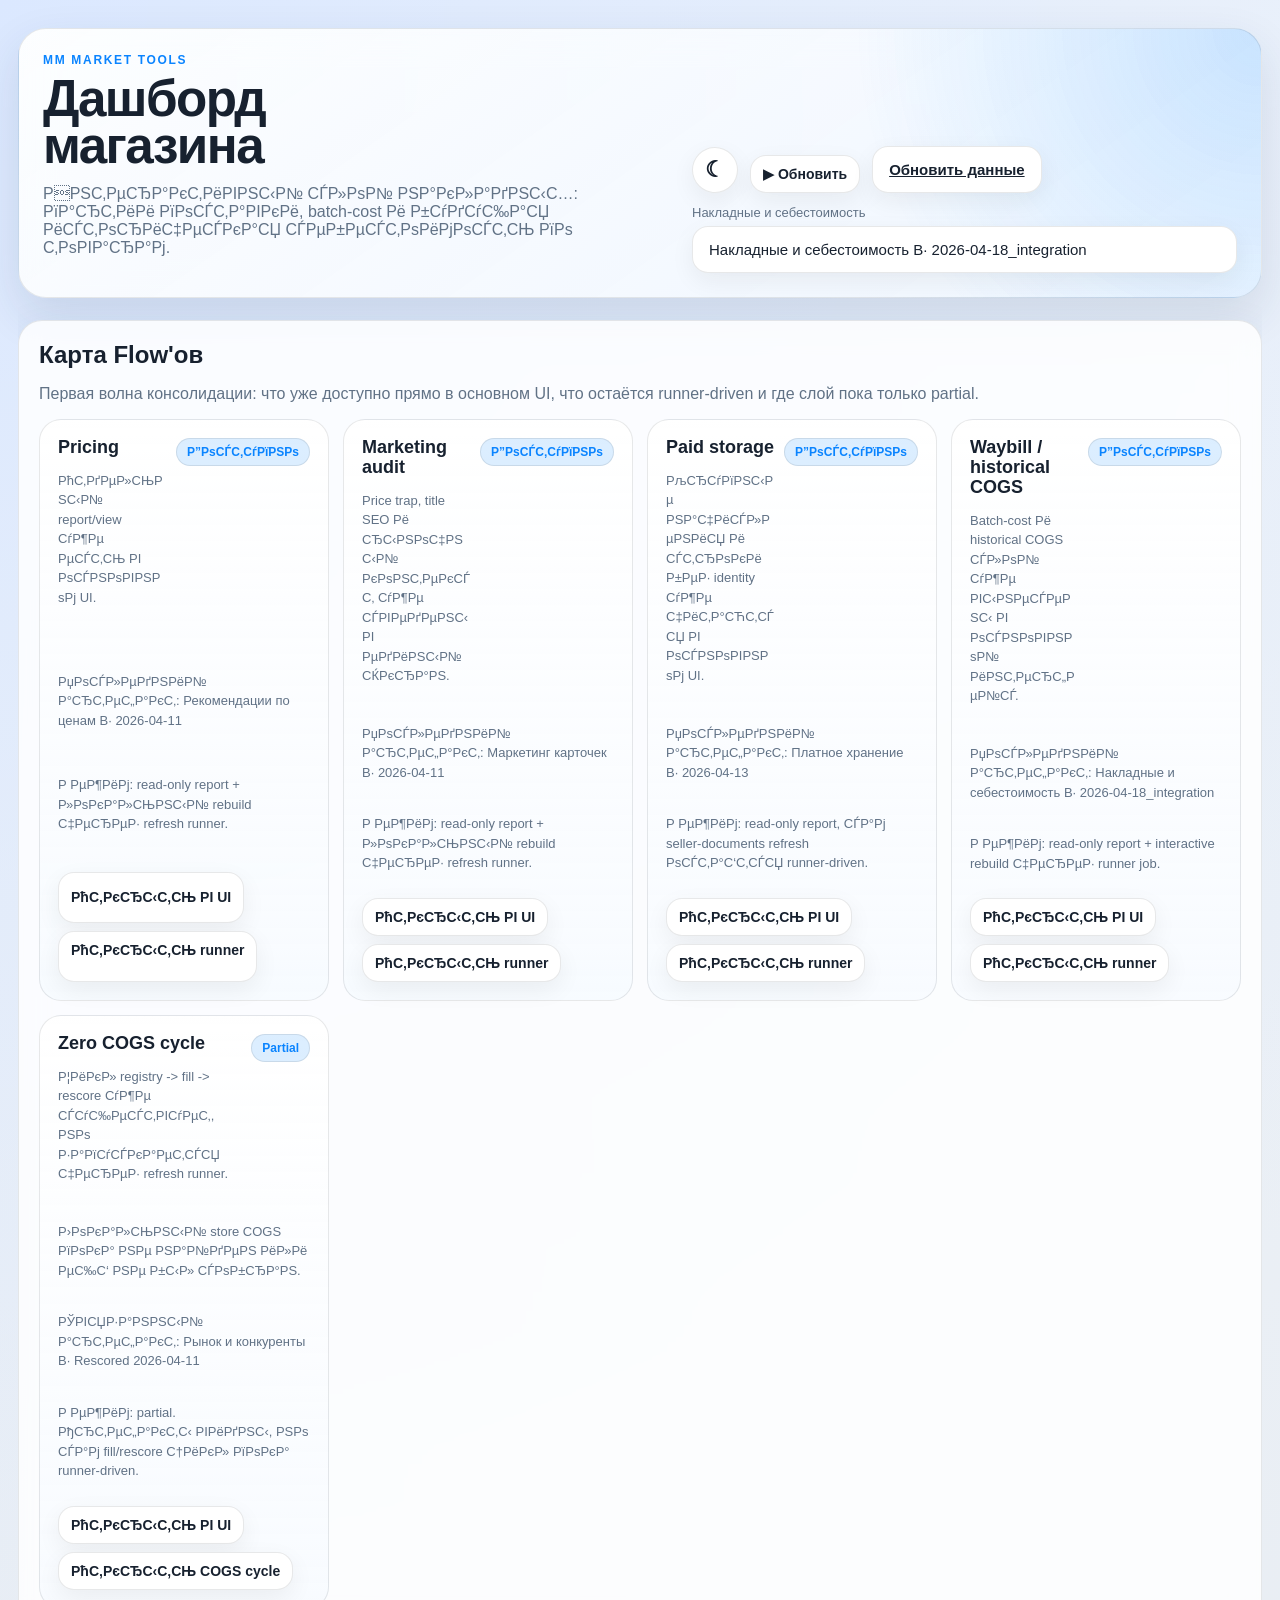
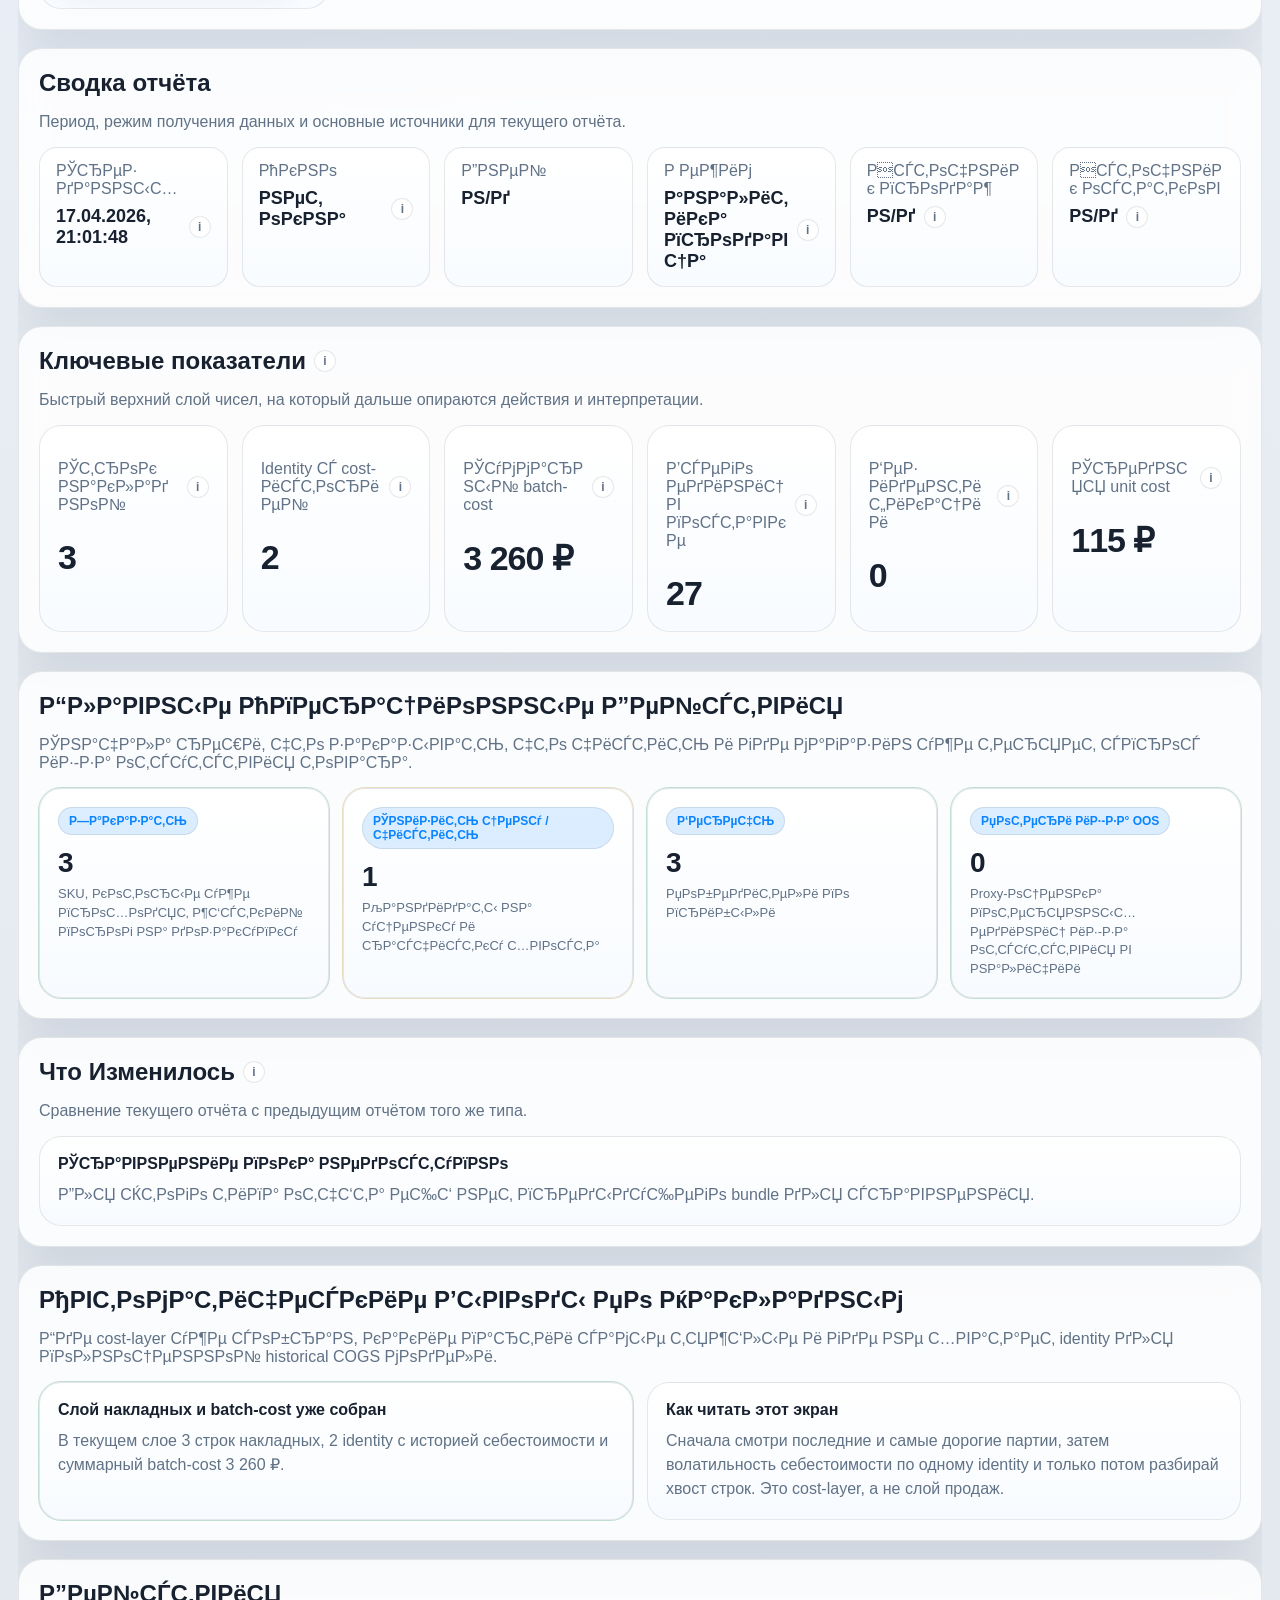
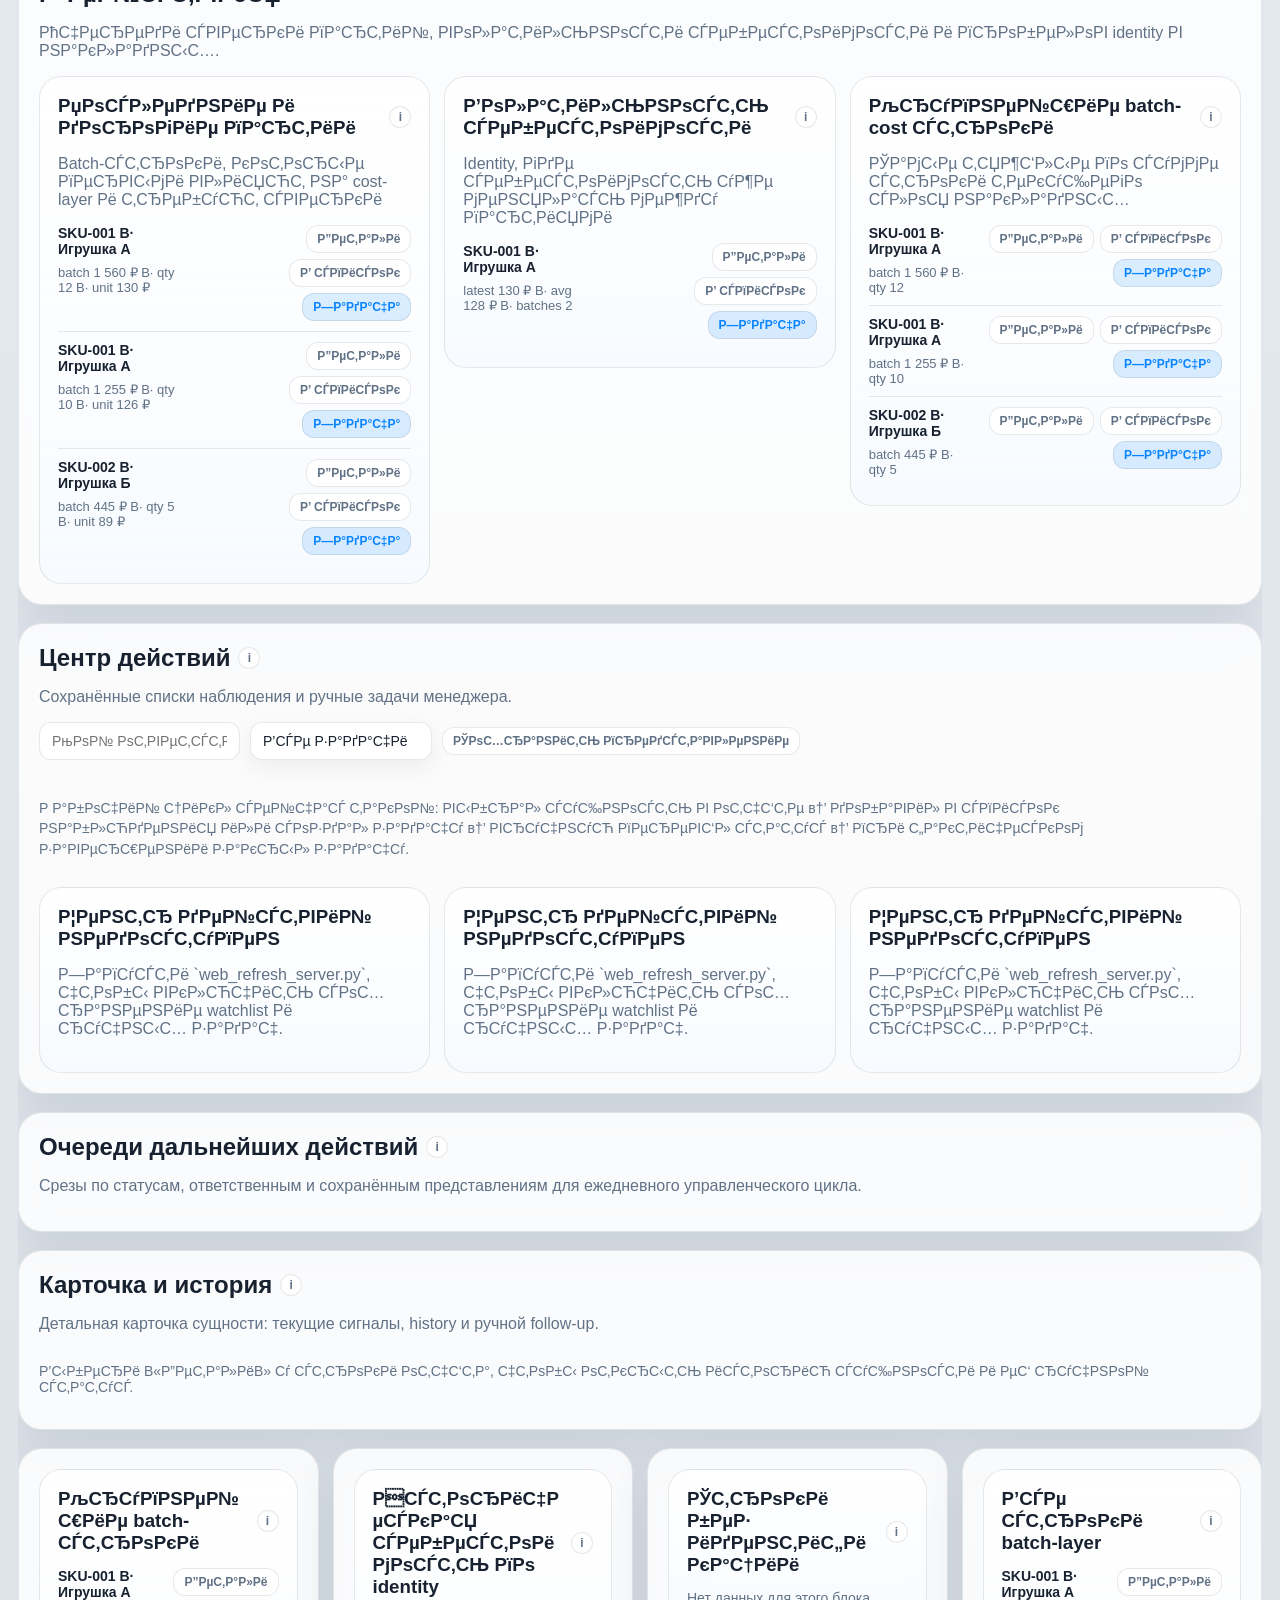
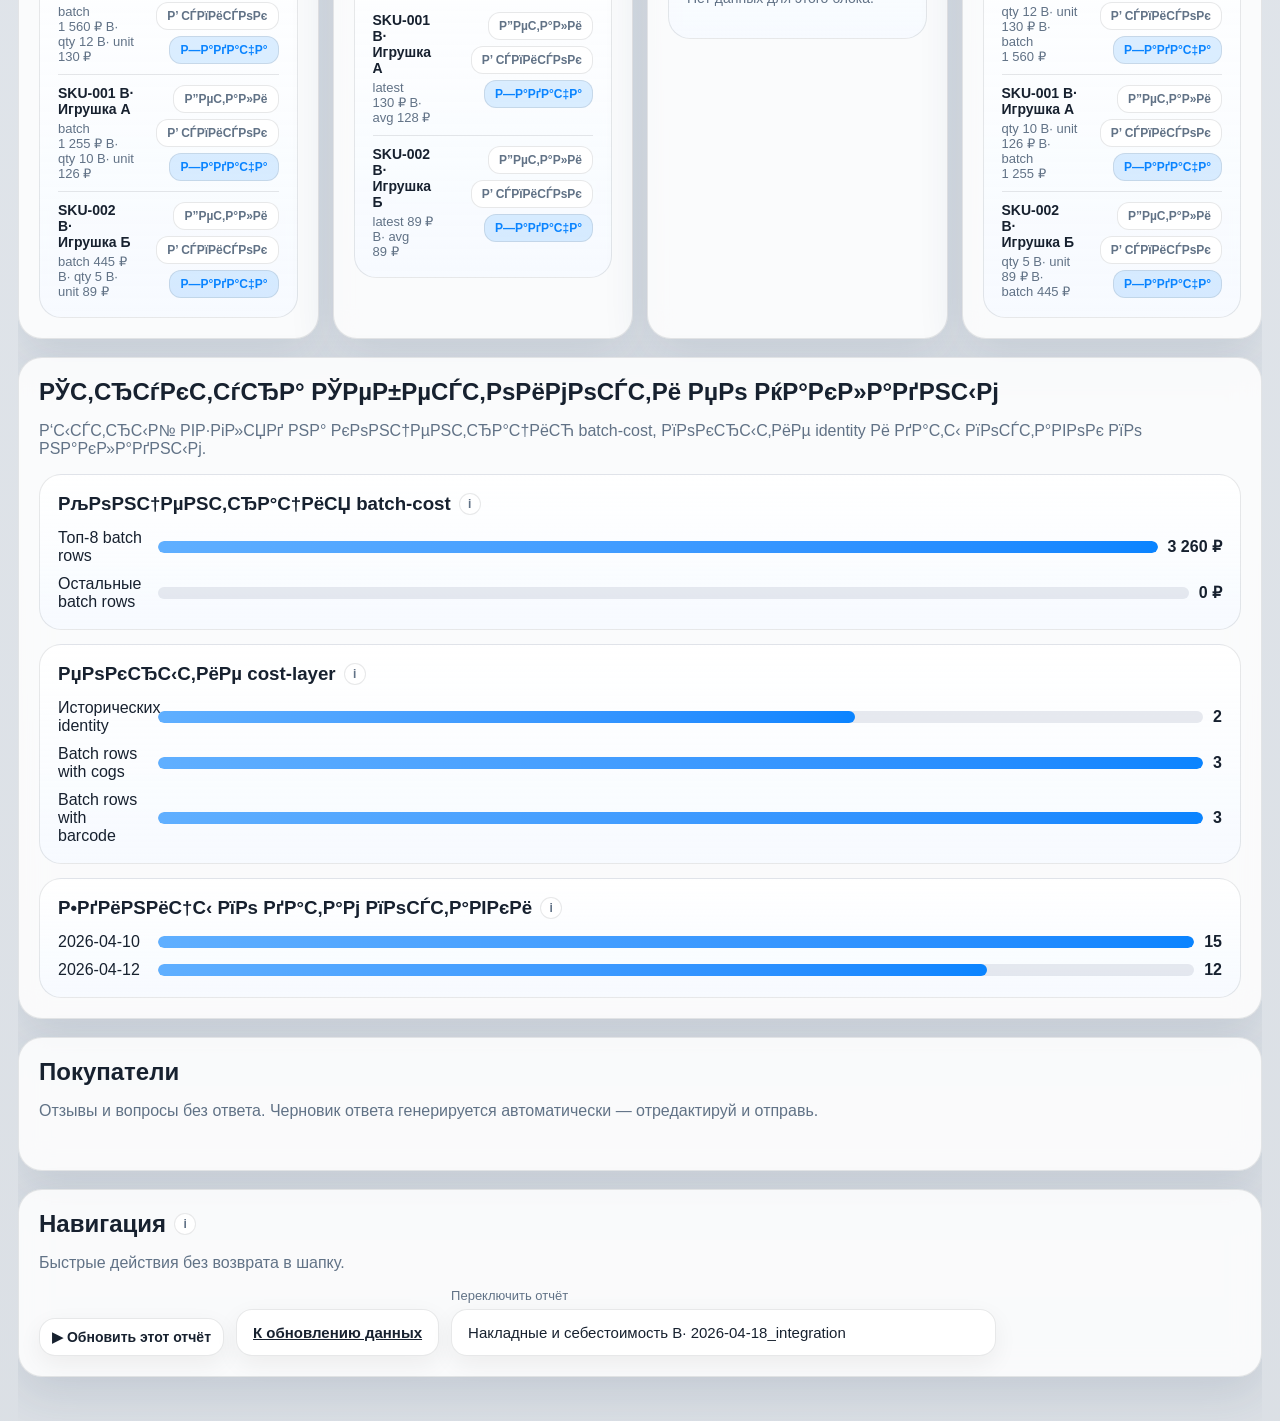
==== commit f8aa0446: "feat(ui): clarify review reply lifecycle in main dashboard" ====
--- a/ui/index.html
+++ b/ui/index.html
@@ -43,6 +43,14 @@
     .reply-actions { display: flex; gap: 8px; flex-wrap: wrap; margin-top: 8px; align-items: center; }
     .reply-strategy { font-size: .72rem; color: var(--color-text-muted, #888); }
     .reply-sent-badge { font-size: .8rem; color: var(--color-good, #4caf50); font-weight: 600; }
+    .reply-status-badge { display: inline-flex; align-items: center; padding: 3px 8px; border-radius: 999px; font-size: .72rem; font-weight: 700; text-transform: uppercase; letter-spacing: .04em; }
+    .reply-status-draft { background: var(--color-warn-soft, rgba(240,165,0,.12)); color: var(--color-warn, #f0a500); }
+    .reply-status-approved { background: var(--color-accent-soft, rgba(107,138,253,.15)); color: var(--color-accent, #6b8afd); }
+    .reply-status-sent { background: rgba(76,175,80,.12); color: var(--color-good, #4caf50); }
+    .reply-status-unsupported { background: rgba(229,57,53,.12); color: var(--color-bad, #e53935); }
+    .reply-note { margin-top: 8px; font-size: .78rem; color: var(--color-text-muted, #888); line-height: 1.45; }
+    .reply-existing { margin: 10px 0 12px; padding: 10px 12px; border-radius: 8px; background: var(--color-bg, #fafafa); border: 1px solid var(--color-border, #e0e0e0); }
+    .reply-existing-label { display: block; margin-bottom: 6px; font-size: .72rem; font-weight: 700; text-transform: uppercase; letter-spacing: .04em; color: var(--color-text-muted, #888); }
   </style>
 </head>
 <body>
@@ -226,3 +234,4 @@
   <script type="module" src="/ui/app.js"></script>
 </body>
 </html>
+
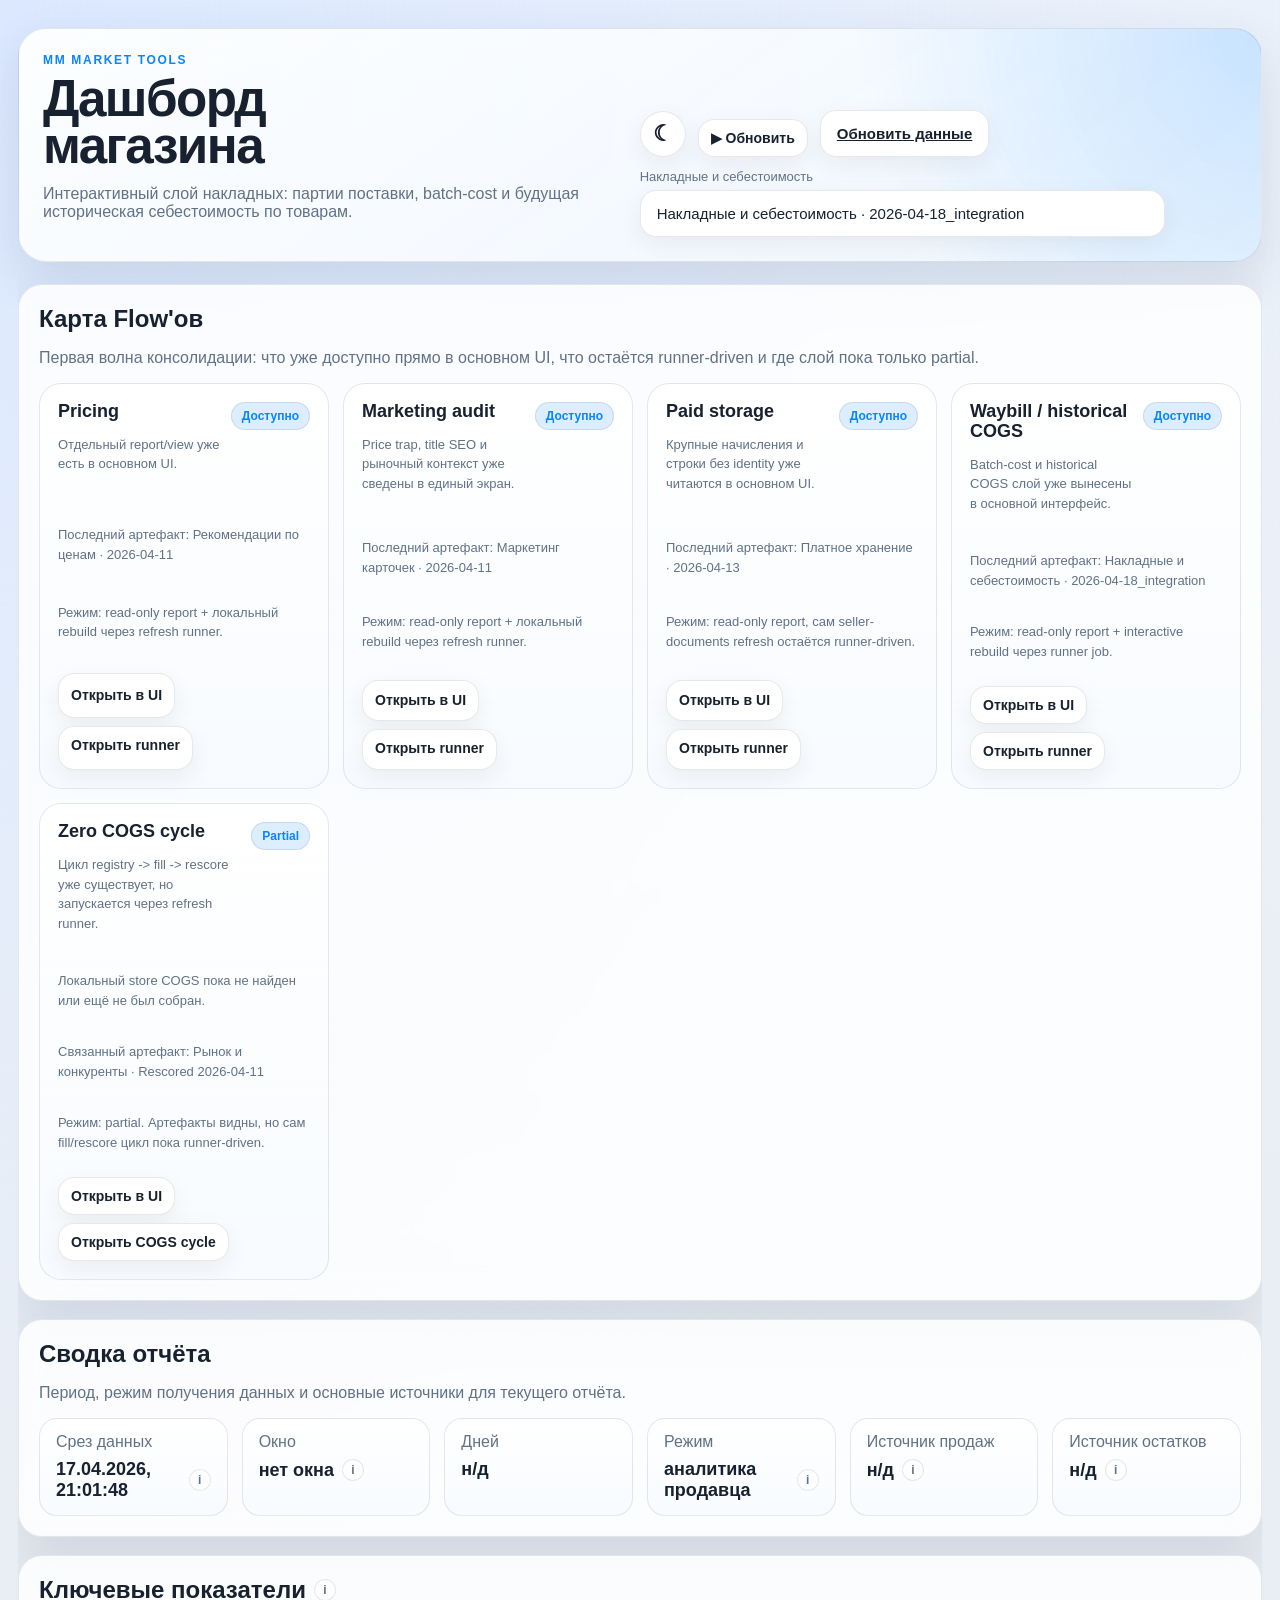
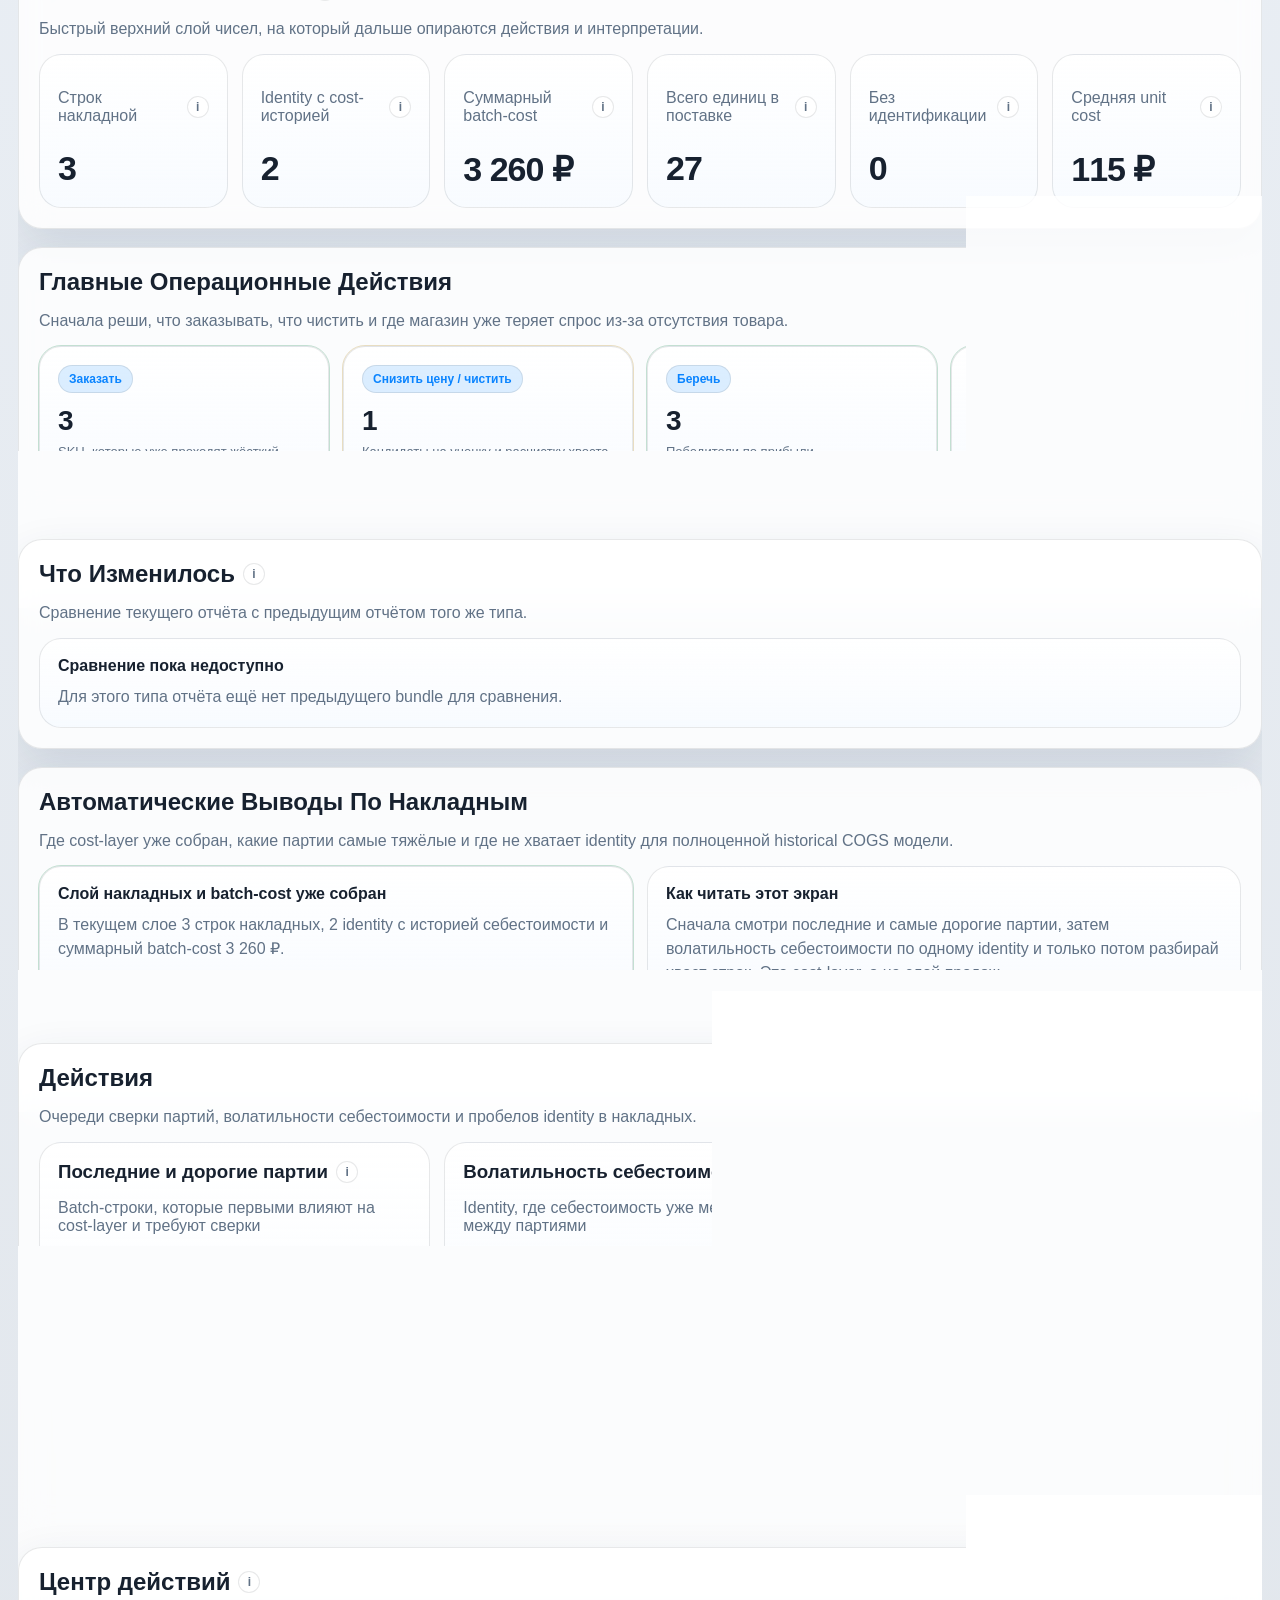
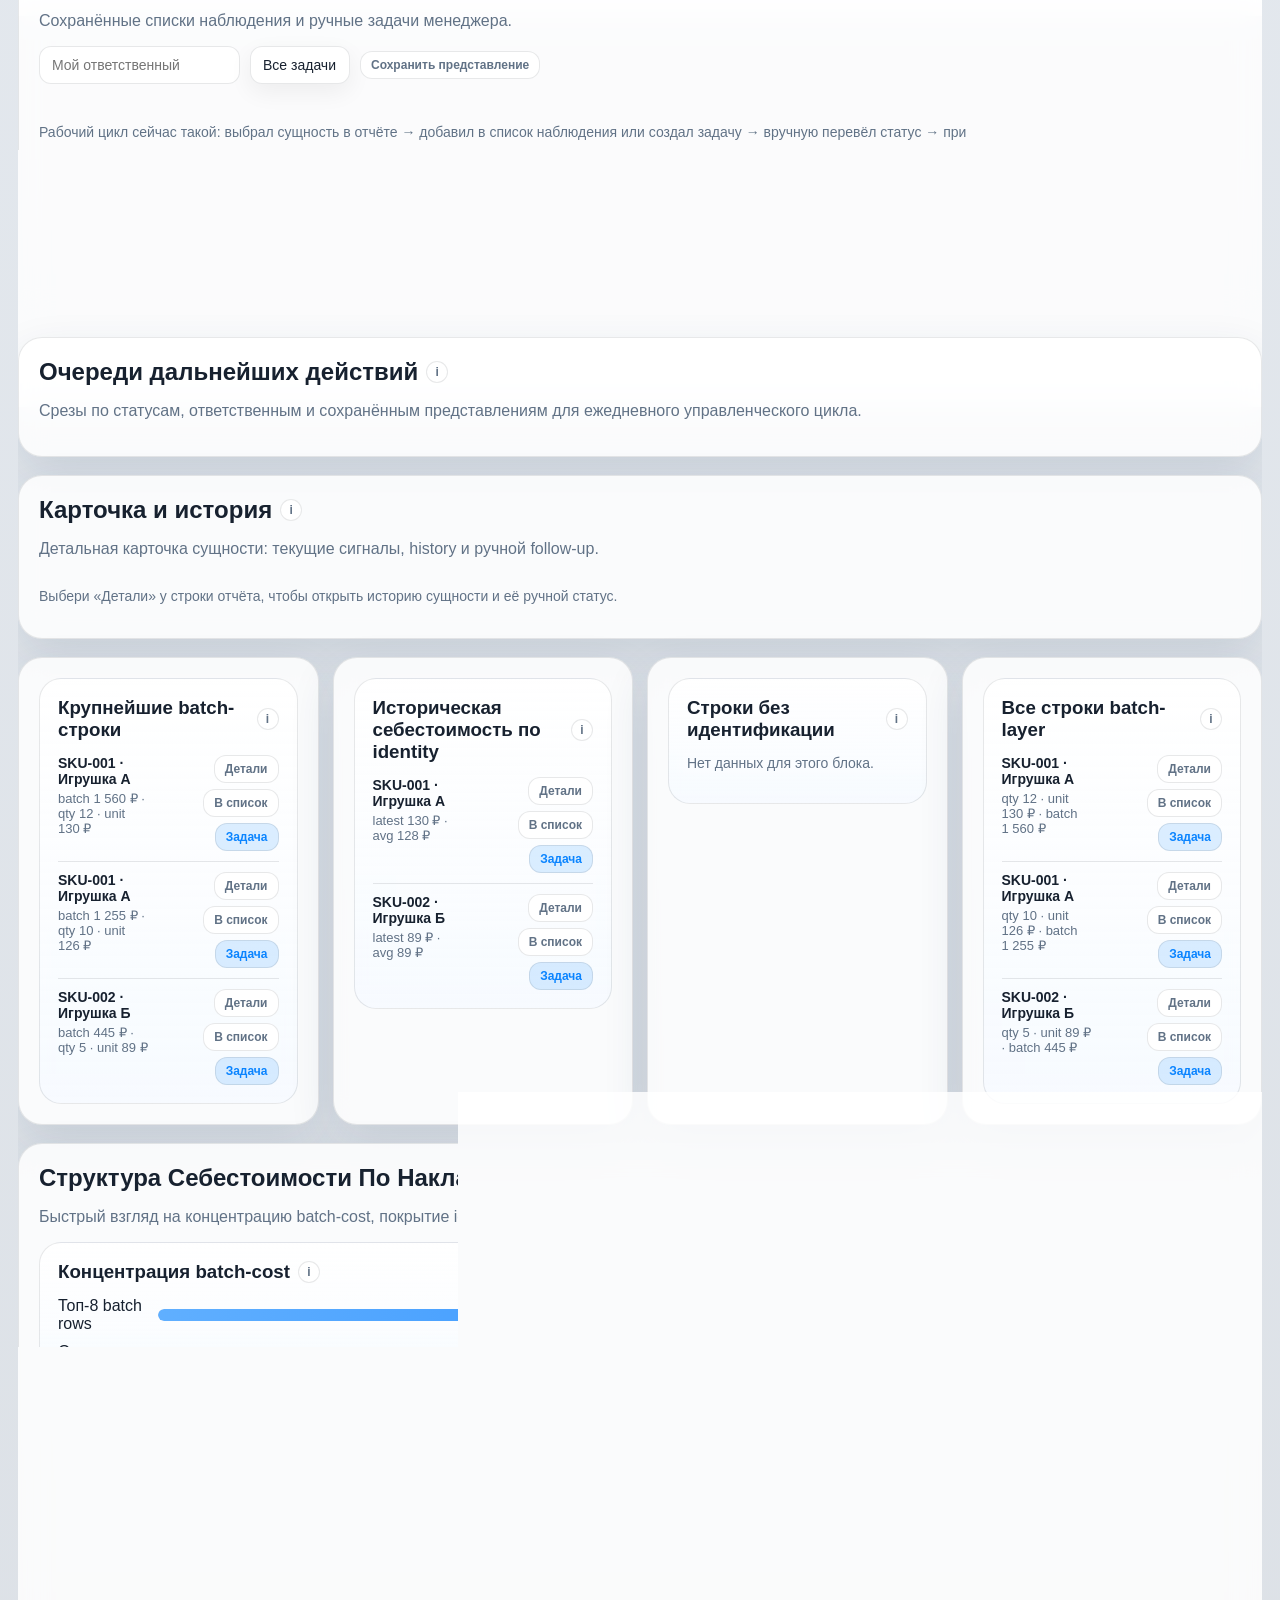
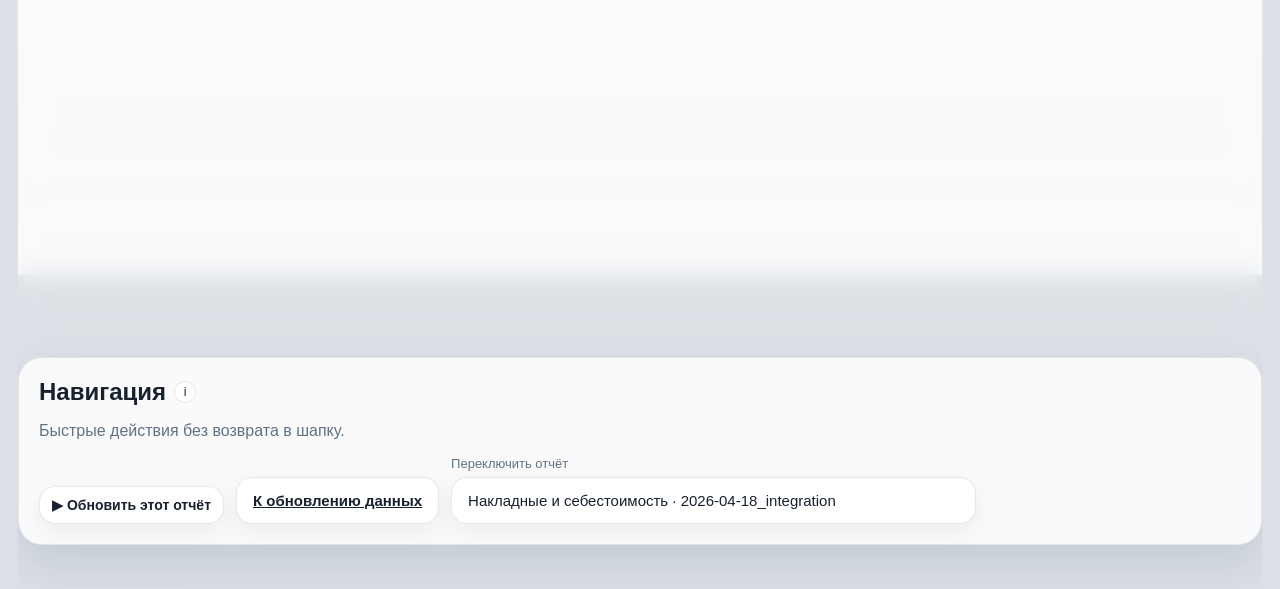
==== commit e9fd145d: "feat(ui): clarify review reply lifecycle in main dashboard" ====
--- a/ui/index.html
+++ b/ui/index.html
@@ -234,4 +234,3 @@
   <script type="module" src="/ui/app.js"></script>
 </body>
 </html>
-
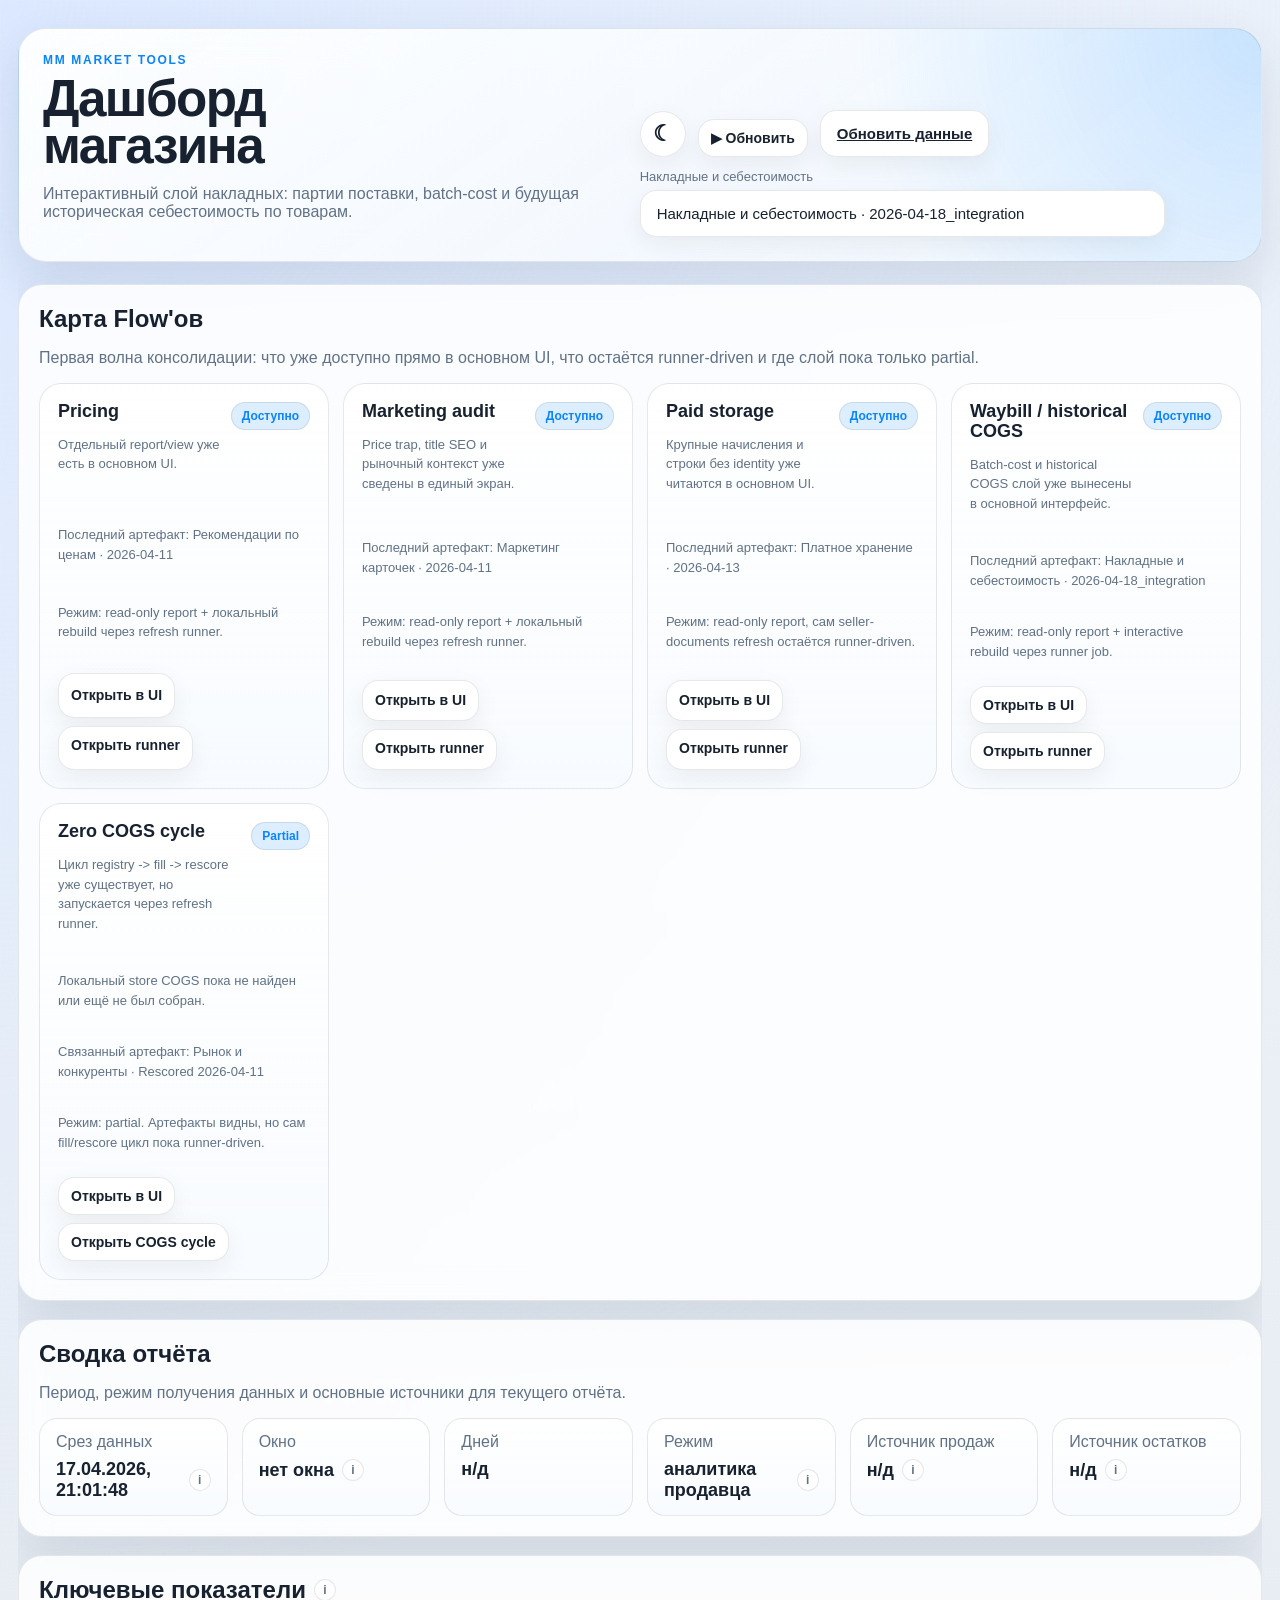
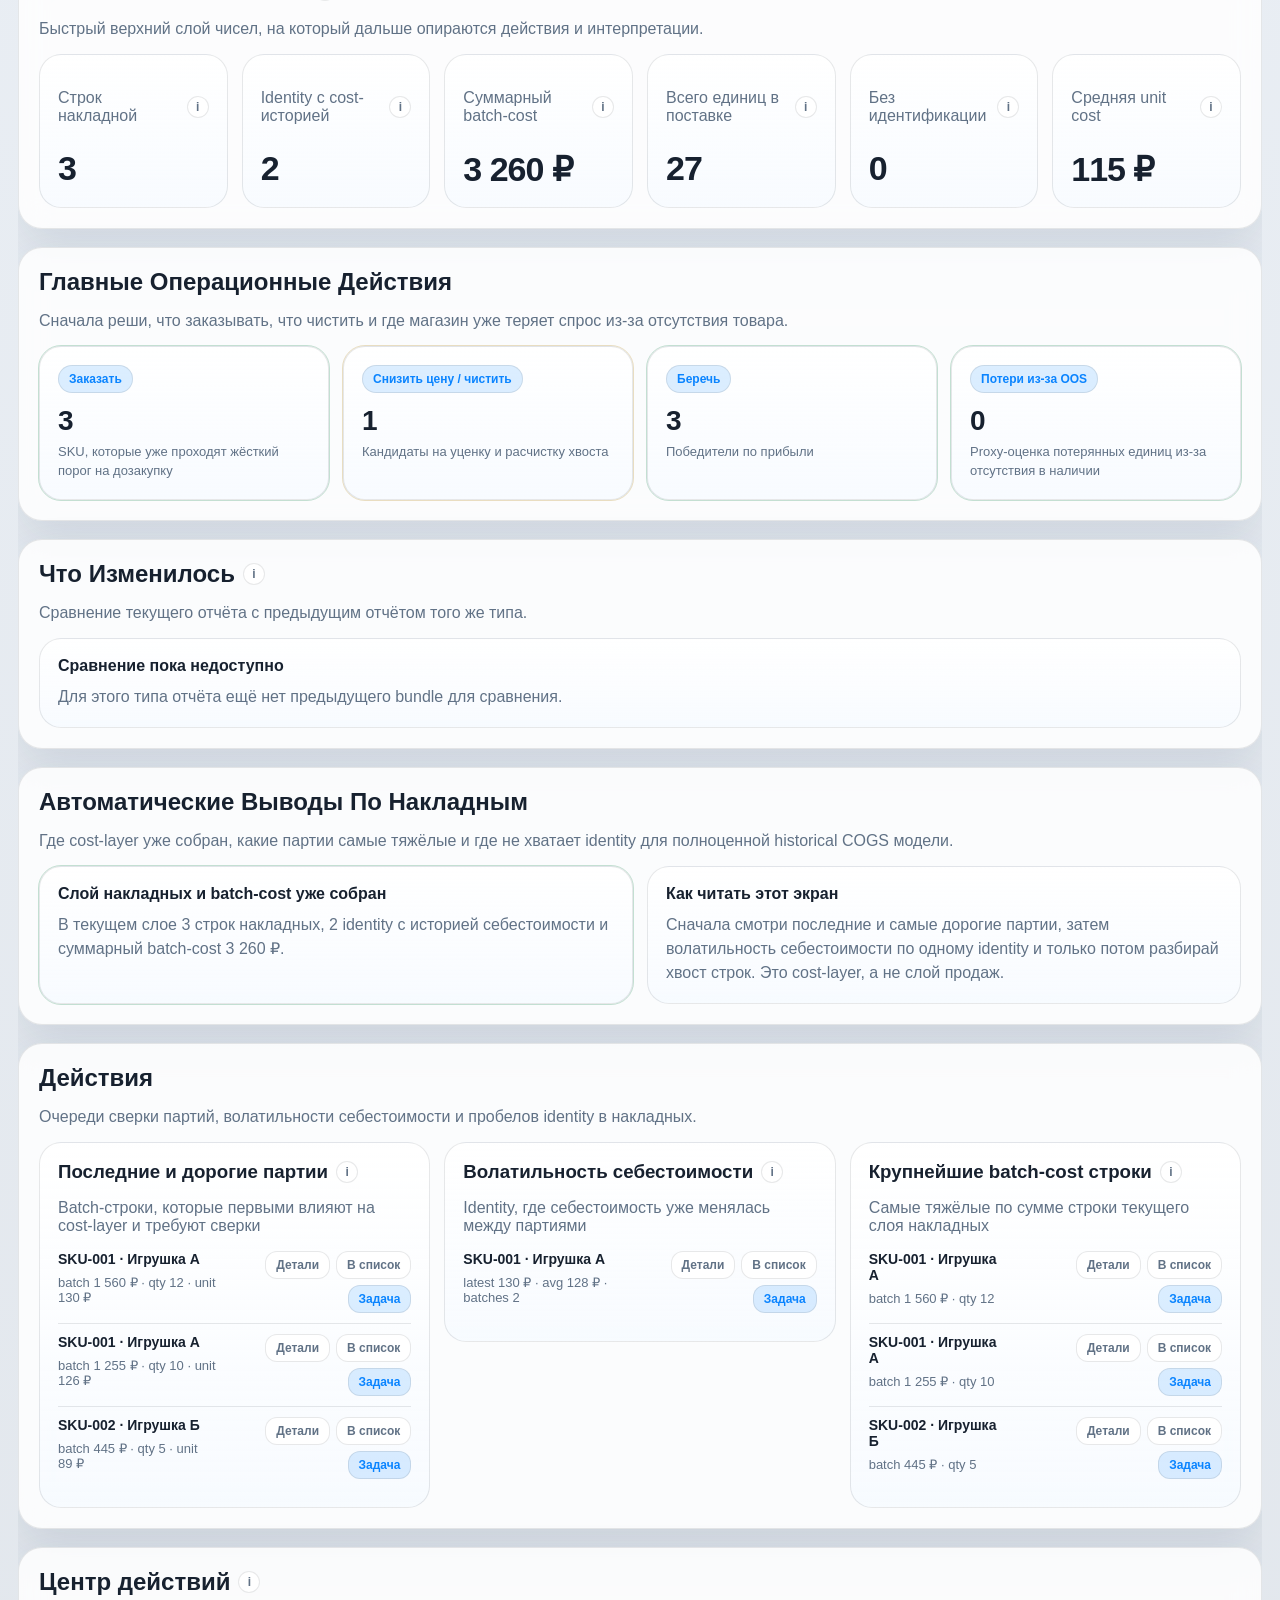
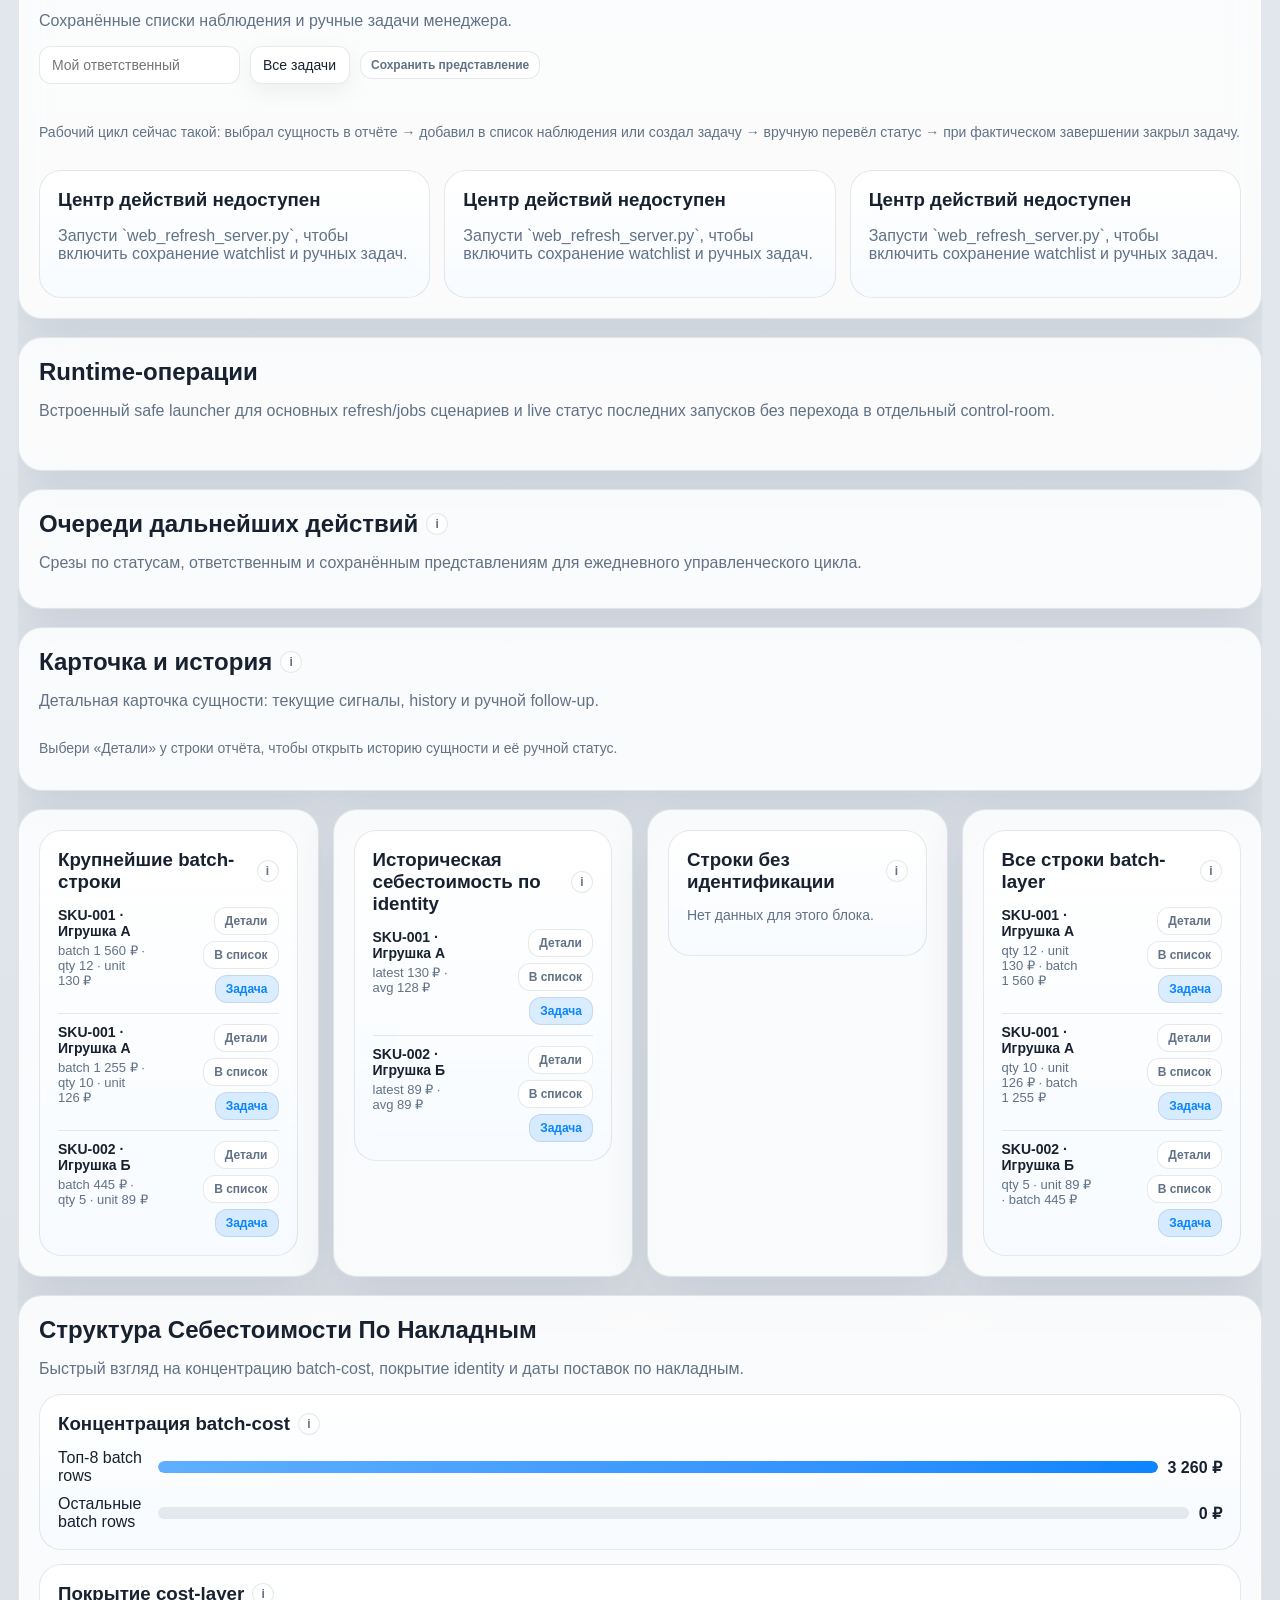
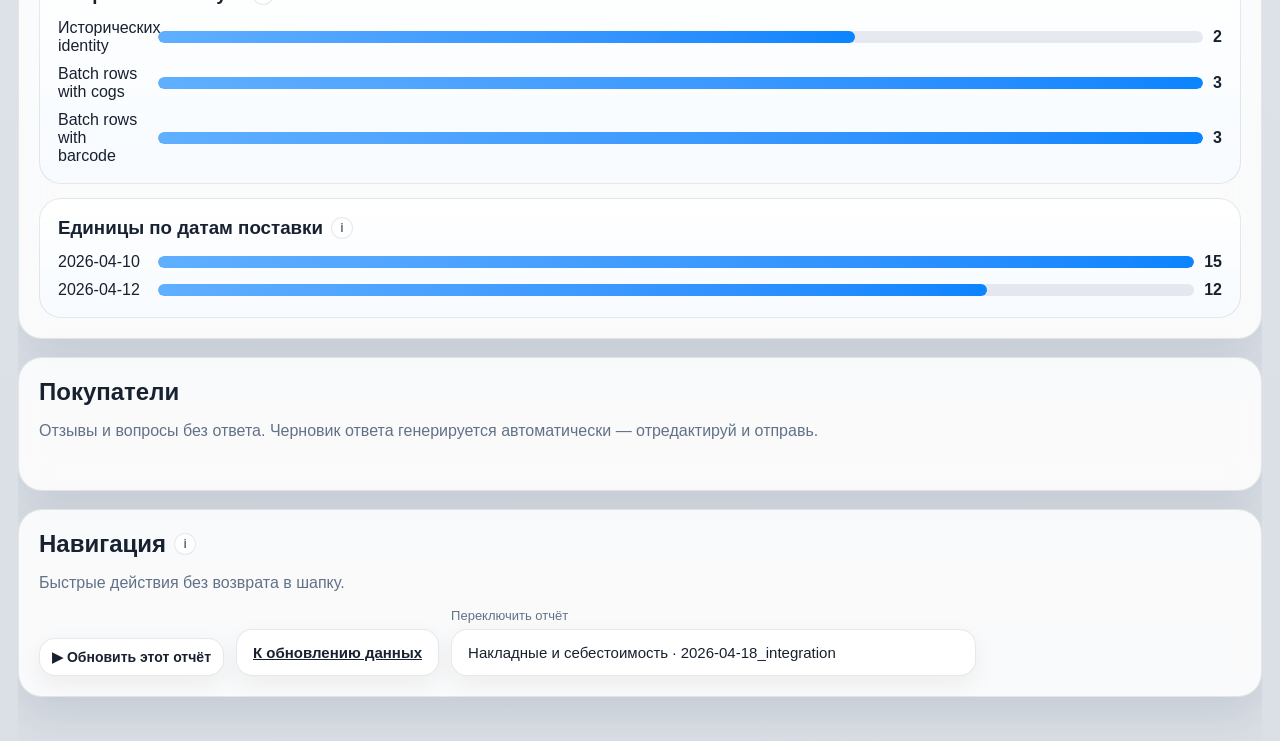
==== commit a46be4b3: "feat(ui): embed runtime operations into main dashboard" ====
--- a/ui/index.html
+++ b/ui/index.html
@@ -149,14 +149,27 @@
           <p>Сохранённые списки наблюдения и ручные задачи менеджера.</p>
         </div>
         <div class="action-center-toolbar" id="action-center-toolbar"></div>
-        <div class="action-grid">
-          <div id="watchlist-panel"></div>
-          <div id="manual-actions-panel"></div>
-          <div id="action-center-status-panel"></div>
-        </div>
-      </section>
-
-      <section class="panel" id="manager-queues-panel">
+        <div class="action-grid">
+          <div id="watchlist-panel"></div>
+          <div id="manual-actions-panel"></div>
+          <div id="action-center-status-panel"></div>
+        </div>
+      </section>
+
+      <section class="panel" id="runtime-ops-panel">
+        <div class="panel-header">
+          <h2 id="runtime-ops-title">Runtime-операции</h2>
+          <p>Встроенный safe launcher для основных refresh/jobs сценариев и live статус последних запусков без перехода в отдельный control-room.</p>
+        </div>
+        <div class="action-center-toolbar" id="runtime-ops-toolbar"></div>
+        <div class="action-grid">
+          <div id="runtime-ops-status-panel"></div>
+          <div id="runtime-ops-jobs-panel"></div>
+          <div id="runtime-ops-runs-panel"></div>
+        </div>
+      </section>
+
+      <section class="panel" id="manager-queues-panel">
         <div class="panel-header">
           <h2>Очереди дальнейших действий</h2>
           <p>Срезы по статусам, ответственным и сохранённым представлениям для ежедневного управленческого цикла.</p>
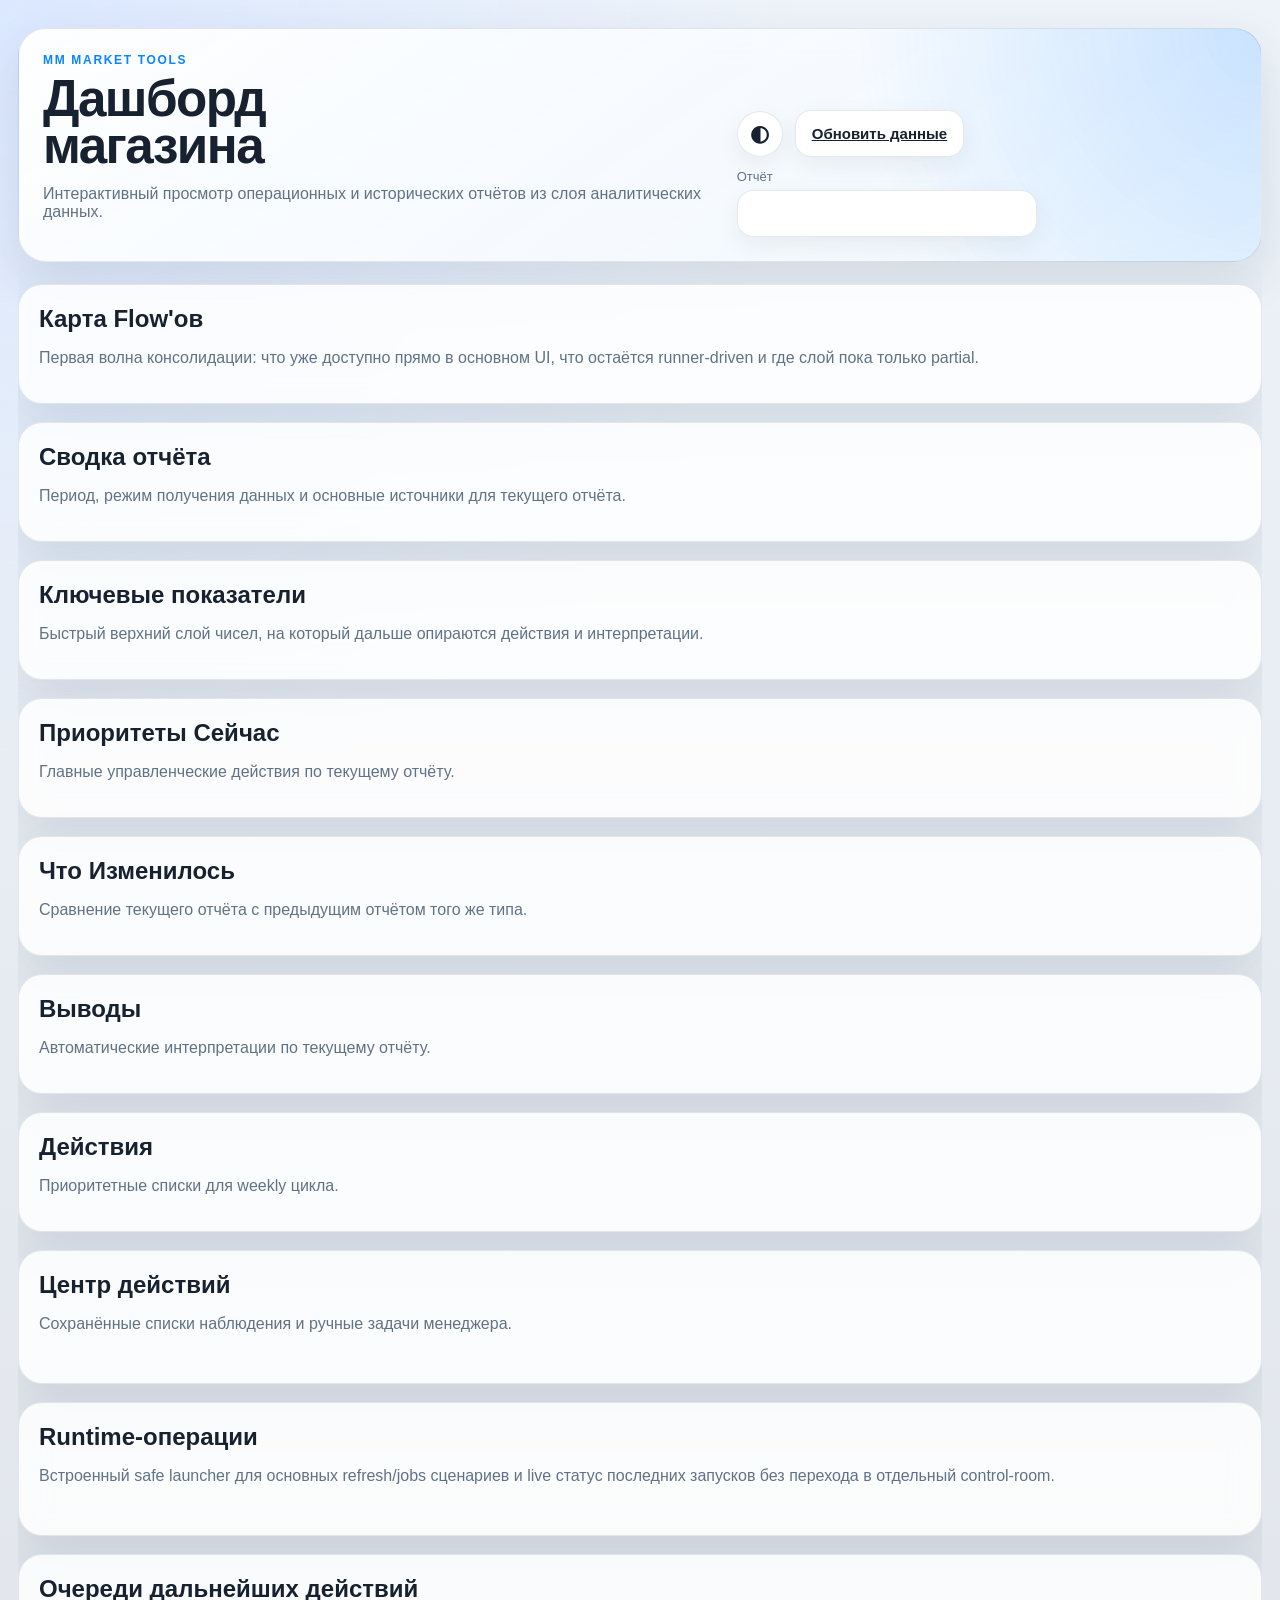
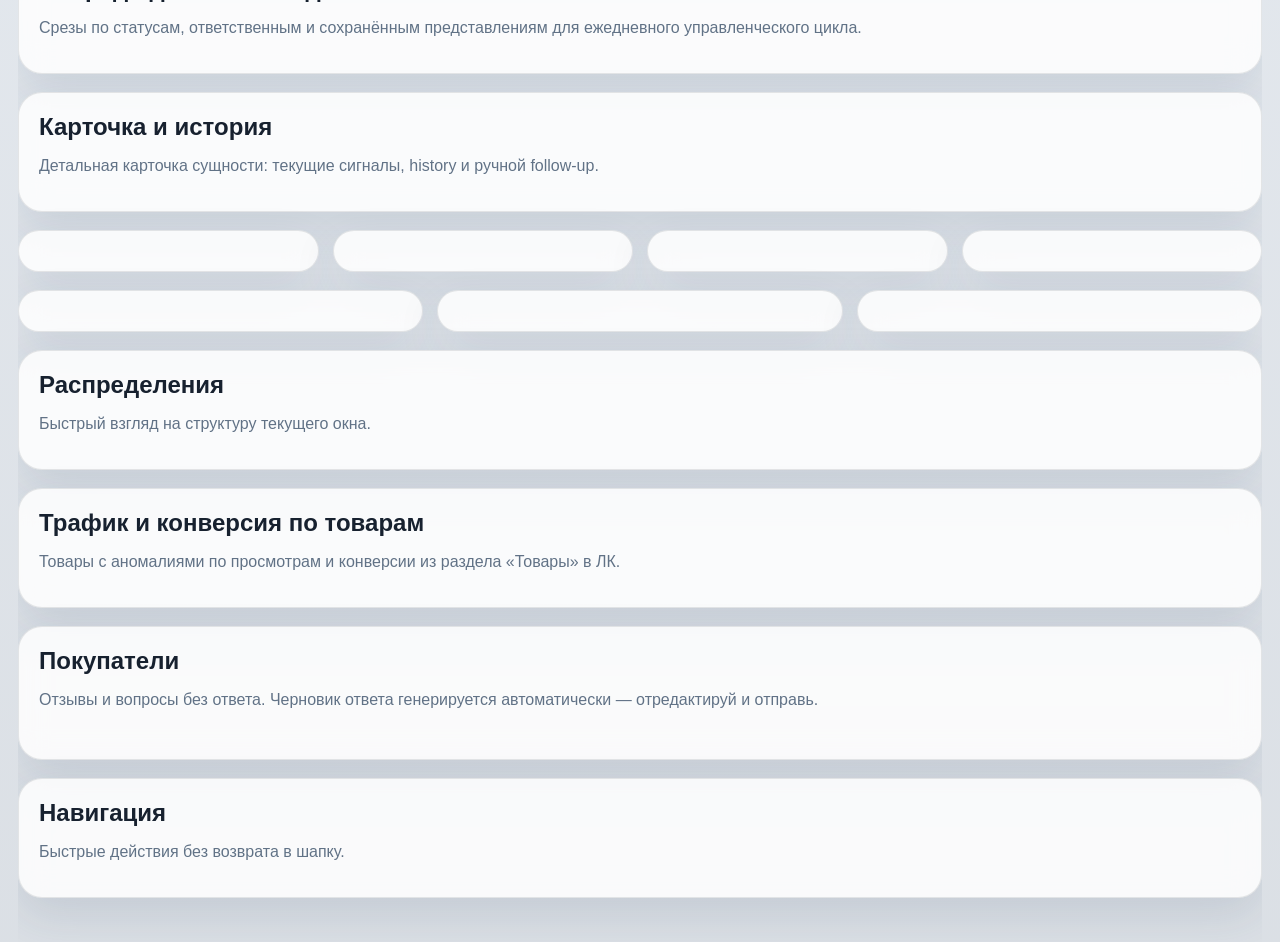
==== commit 6adb3cca: "feat: product_stats — viewers/conversion quick wins + panel - core/product_stats_api.py: fetch viewe" ====
--- a/ui/index.html
+++ b/ui/index.html
@@ -43,13 +43,13 @@
     .reply-actions { display: flex; gap: 8px; flex-wrap: wrap; margin-top: 8px; align-items: center; }
     .reply-strategy { font-size: .72rem; color: var(--color-text-muted, #888); }
     .reply-sent-badge { font-size: .8rem; color: var(--color-good, #4caf50); font-weight: 600; }
-    .reply-status-badge { display: inline-flex; align-items: center; padding: 3px 8px; border-radius: 999px; font-size: .72rem; font-weight: 700; text-transform: uppercase; letter-spacing: .04em; }
-    .reply-status-draft { background: var(--color-warn-soft, rgba(240,165,0,.12)); color: var(--color-warn, #f0a500); }
-    .reply-status-approved { background: var(--color-accent-soft, rgba(107,138,253,.15)); color: var(--color-accent, #6b8afd); }
-    .reply-status-sent { background: rgba(76,175,80,.12); color: var(--color-good, #4caf50); }
-    .reply-status-unsupported { background: rgba(229,57,53,.12); color: var(--color-bad, #e53935); }
-    .reply-note { margin-top: 8px; font-size: .78rem; color: var(--color-text-muted, #888); line-height: 1.45; }
-    .reply-existing { margin: 10px 0 12px; padding: 10px 12px; border-radius: 8px; background: var(--color-bg, #fafafa); border: 1px solid var(--color-border, #e0e0e0); }
+    .reply-status-badge { display: inline-flex; align-items: center; padding: 3px 8px; border-radius: 999px; font-size: .72rem; font-weight: 700; text-transform: uppercase; letter-spacing: .04em; }
+    .reply-status-draft { background: var(--color-warn-soft, rgba(240,165,0,.12)); color: var(--color-warn, #f0a500); }
+    .reply-status-approved { background: var(--color-accent-soft, rgba(107,138,253,.15)); color: var(--color-accent, #6b8afd); }
+    .reply-status-sent { background: rgba(76,175,80,.12); color: var(--color-good, #4caf50); }
+    .reply-status-unsupported { background: rgba(229,57,53,.12); color: var(--color-bad, #e53935); }
+    .reply-note { margin-top: 8px; font-size: .78rem; color: var(--color-text-muted, #888); line-height: 1.45; }
+    .reply-existing { margin: 10px 0 12px; padding: 10px 12px; border-radius: 8px; background: var(--color-bg, #fafafa); border: 1px solid var(--color-border, #e0e0e0); }
     .reply-existing-label { display: block; margin-bottom: 6px; font-size: .72rem; font-weight: 700; text-transform: uppercase; letter-spacing: .04em; color: var(--color-text-muted, #888); }
   </style>
 </head>
@@ -149,27 +149,27 @@
           <p>Сохранённые списки наблюдения и ручные задачи менеджера.</p>
         </div>
         <div class="action-center-toolbar" id="action-center-toolbar"></div>
-        <div class="action-grid">
-          <div id="watchlist-panel"></div>
-          <div id="manual-actions-panel"></div>
-          <div id="action-center-status-panel"></div>
-        </div>
-      </section>
-
-      <section class="panel" id="runtime-ops-panel">
-        <div class="panel-header">
-          <h2 id="runtime-ops-title">Runtime-операции</h2>
-          <p>Встроенный safe launcher для основных refresh/jobs сценариев и live статус последних запусков без перехода в отдельный control-room.</p>
-        </div>
-        <div class="action-center-toolbar" id="runtime-ops-toolbar"></div>
-        <div class="action-grid">
-          <div id="runtime-ops-status-panel"></div>
-          <div id="runtime-ops-jobs-panel"></div>
-          <div id="runtime-ops-runs-panel"></div>
-        </div>
-      </section>
-
-      <section class="panel" id="manager-queues-panel">
+        <div class="action-grid">
+          <div id="watchlist-panel"></div>
+          <div id="manual-actions-panel"></div>
+          <div id="action-center-status-panel"></div>
+        </div>
+      </section>
+
+      <section class="panel" id="runtime-ops-panel">
+        <div class="panel-header">
+          <h2 id="runtime-ops-title">Runtime-операции</h2>
+          <p>Встроенный safe launcher для основных refresh/jobs сценариев и live статус последних запусков без перехода в отдельный control-room.</p>
+        </div>
+        <div class="action-center-toolbar" id="runtime-ops-toolbar"></div>
+        <div class="action-grid">
+          <div id="runtime-ops-status-panel"></div>
+          <div id="runtime-ops-jobs-panel"></div>
+          <div id="runtime-ops-runs-panel"></div>
+        </div>
+      </section>
+
+      <section class="panel" id="manager-queues-panel">
         <div class="panel-header">
           <h2>Очереди дальнейших действий</h2>
           <p>Срезы по статусам, ответственным и сохранённым представлениям для ежедневного управленческого цикла.</p>
@@ -218,6 +218,17 @@
         <div id="trend-grid" class="trend-grid"></div>
       </section>
 
+      <section class="panel" id="product-traffic-panel">
+        <div class="panel-header">
+          <h2>Трафик и конверсия по товарам</h2>
+          <p>Товары с аномалиями по просмотрам и конверсии из раздела «Товары» в ЛК.</p>
+        </div>
+        <div class="action-grid">
+          <div id="product-traffic-high-views"></div>
+          <div id="product-traffic-zero-views"></div>
+        </div>
+      </section>
+
       <section class="panel" id="buyer-reviews-panel">
         <div class="panel-header">
           <h2 id="buyer-reviews-title">Покупатели</h2>
@@ -234,16 +245,4 @@
         </div>
         <div class="hero-actions utility-actions">
           <a class="theme-toggle compact-button" id="refresh-link-report" href="/refresh.html" style="display:none">▶ Обновить этот отчёт</a>
-          <a class="theme-toggle" id="refresh-link-bottom" href="/refresh.html">К обновлению данных</a>
-          <label class="field utility-field">
-            <span>Переключить отчёт</span>
-            <select id="report-select-bottom"></select>
-          </label>
-        </div>
-      </section>
-    </main>
-  </div>
-  <button class="theme-toggle floating-top-button" id="scroll-top-button" type="button" aria-label="Наверх">↑</button>
-  <script type="module" src="/ui/app.js"></script>
-</body>
-</html>
+          <a class
